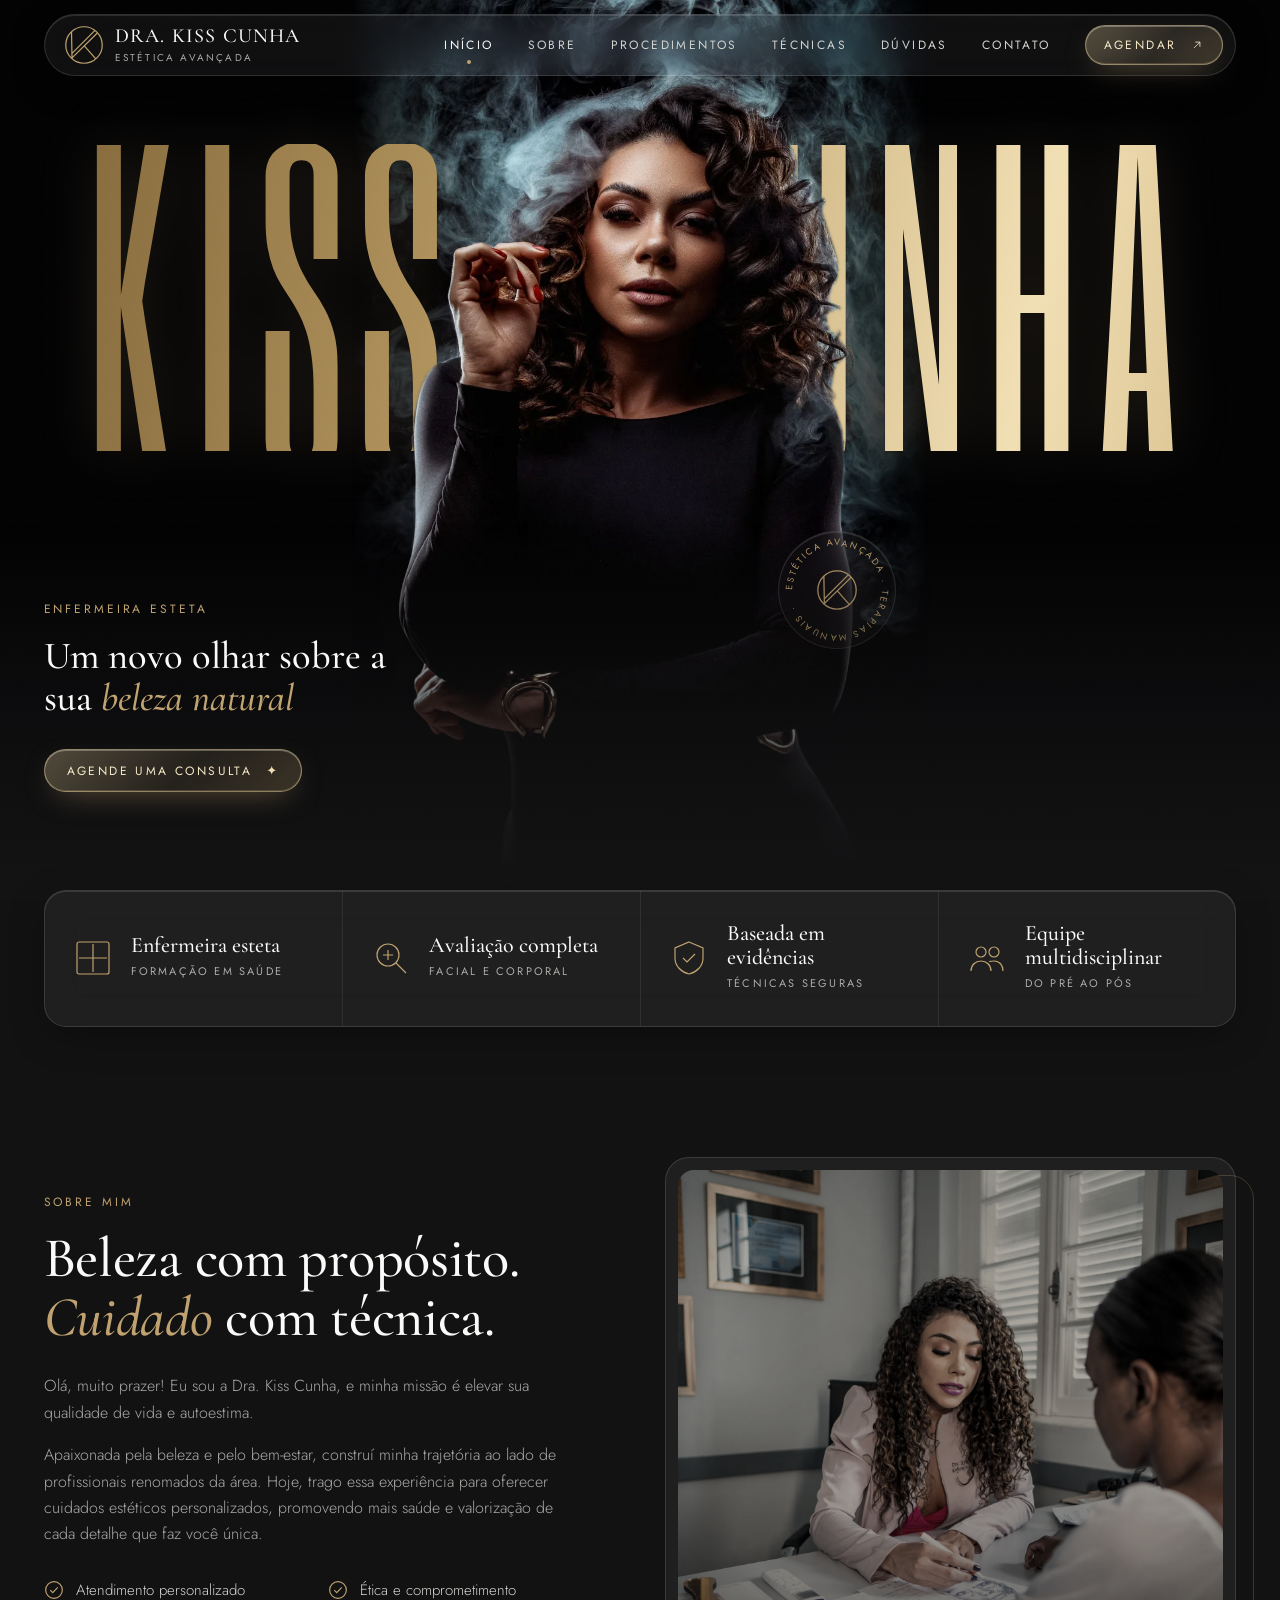
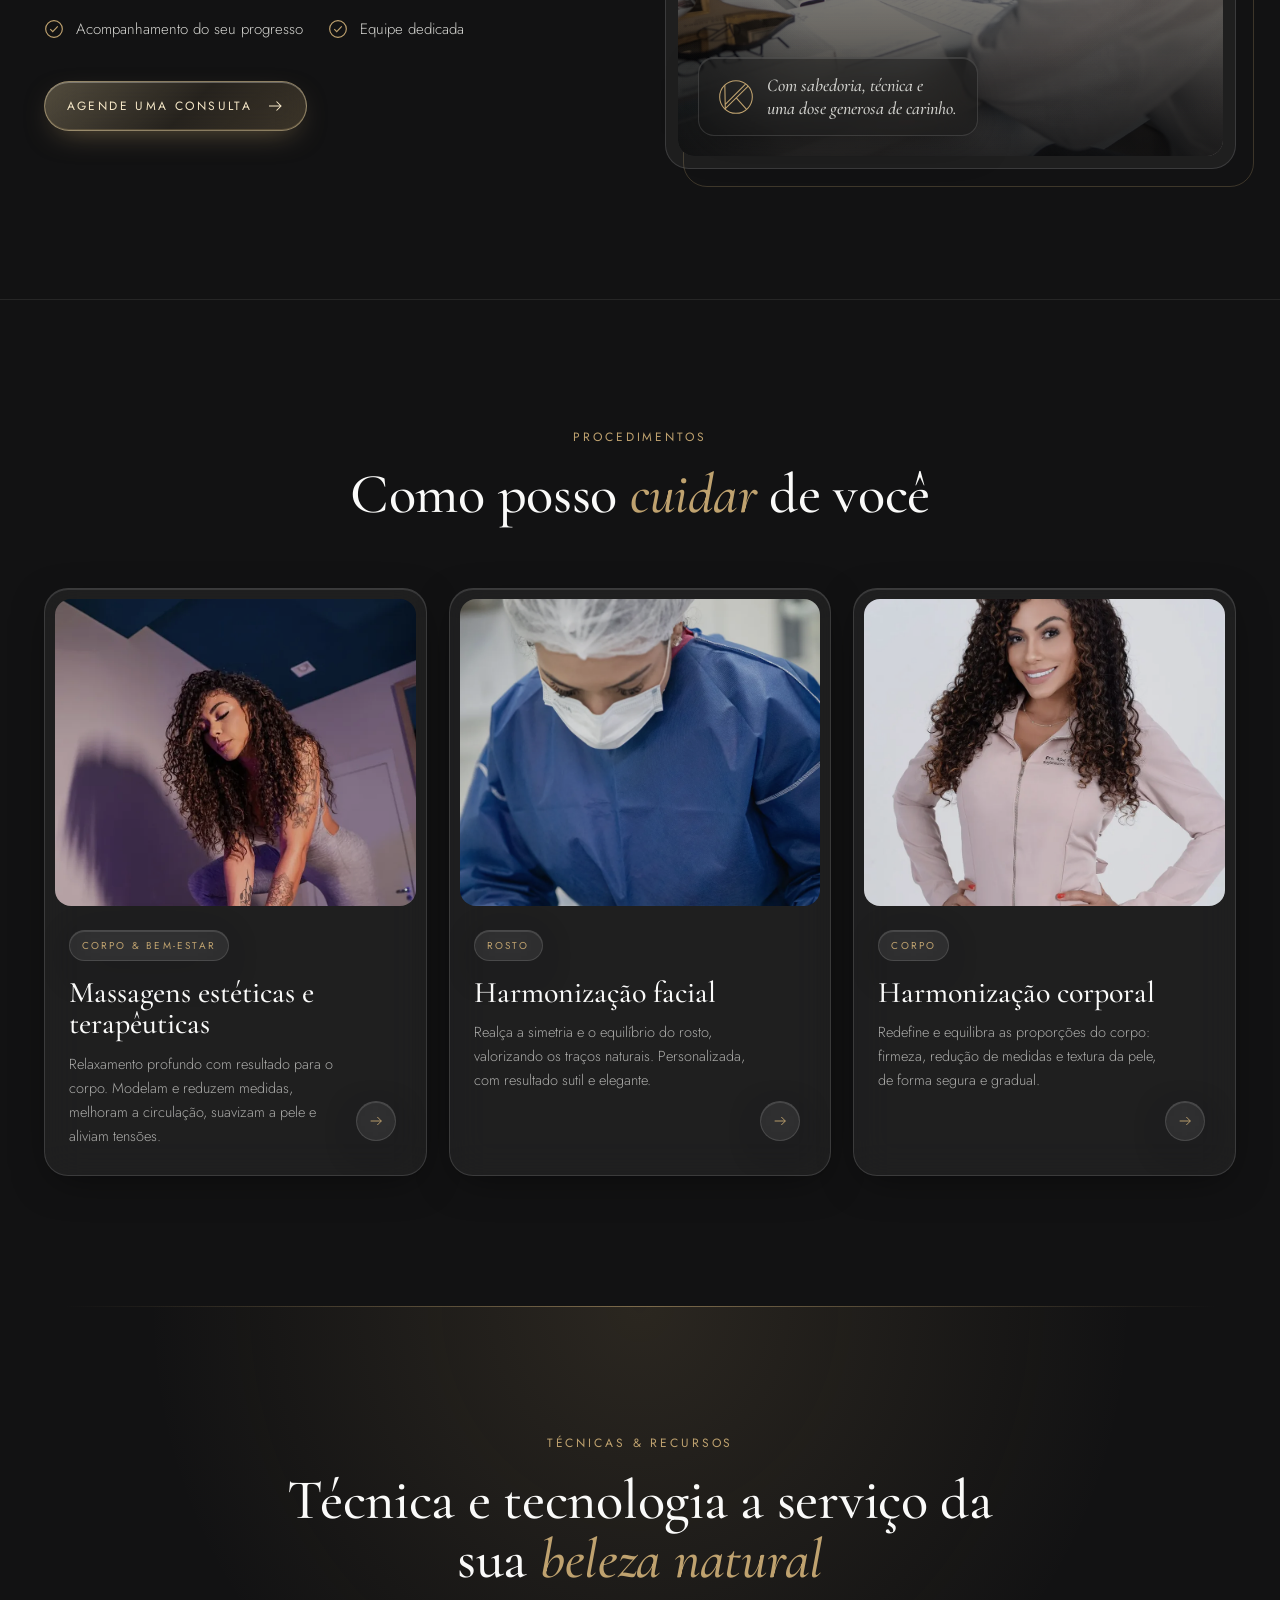
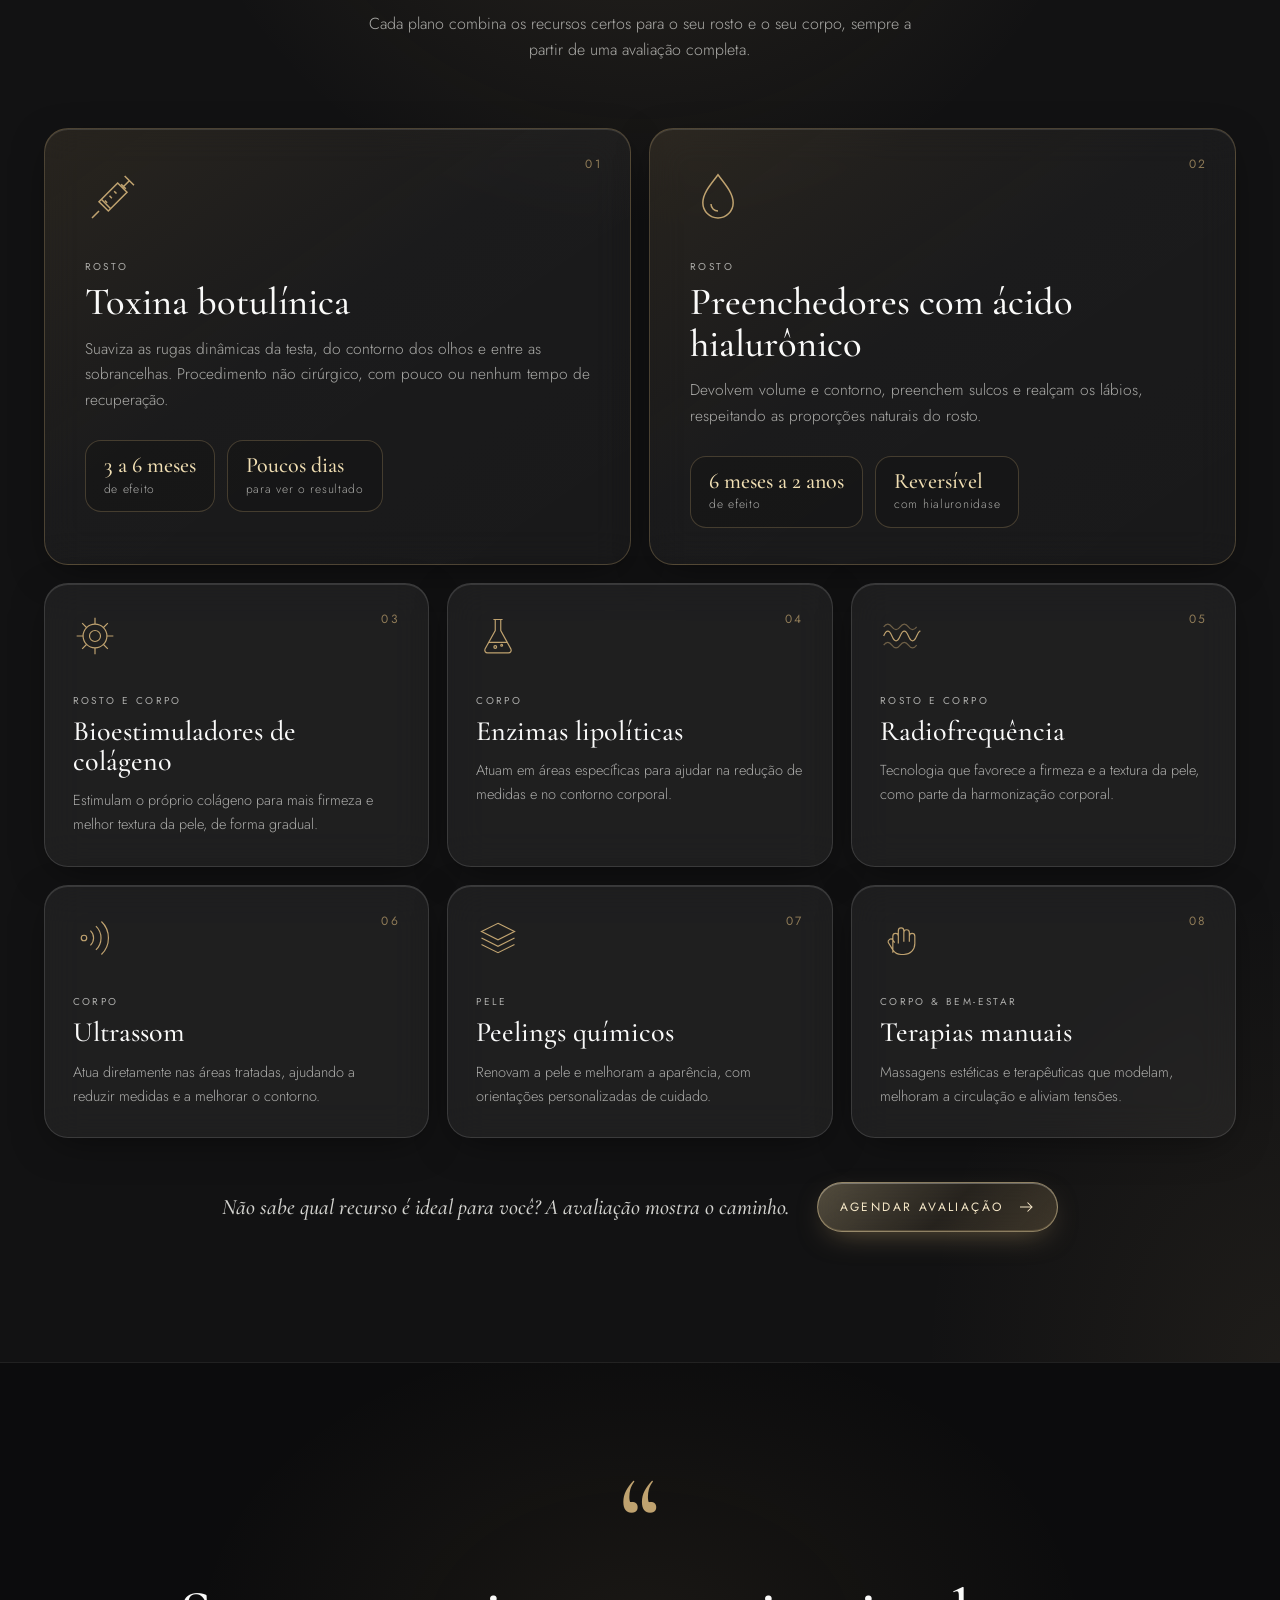
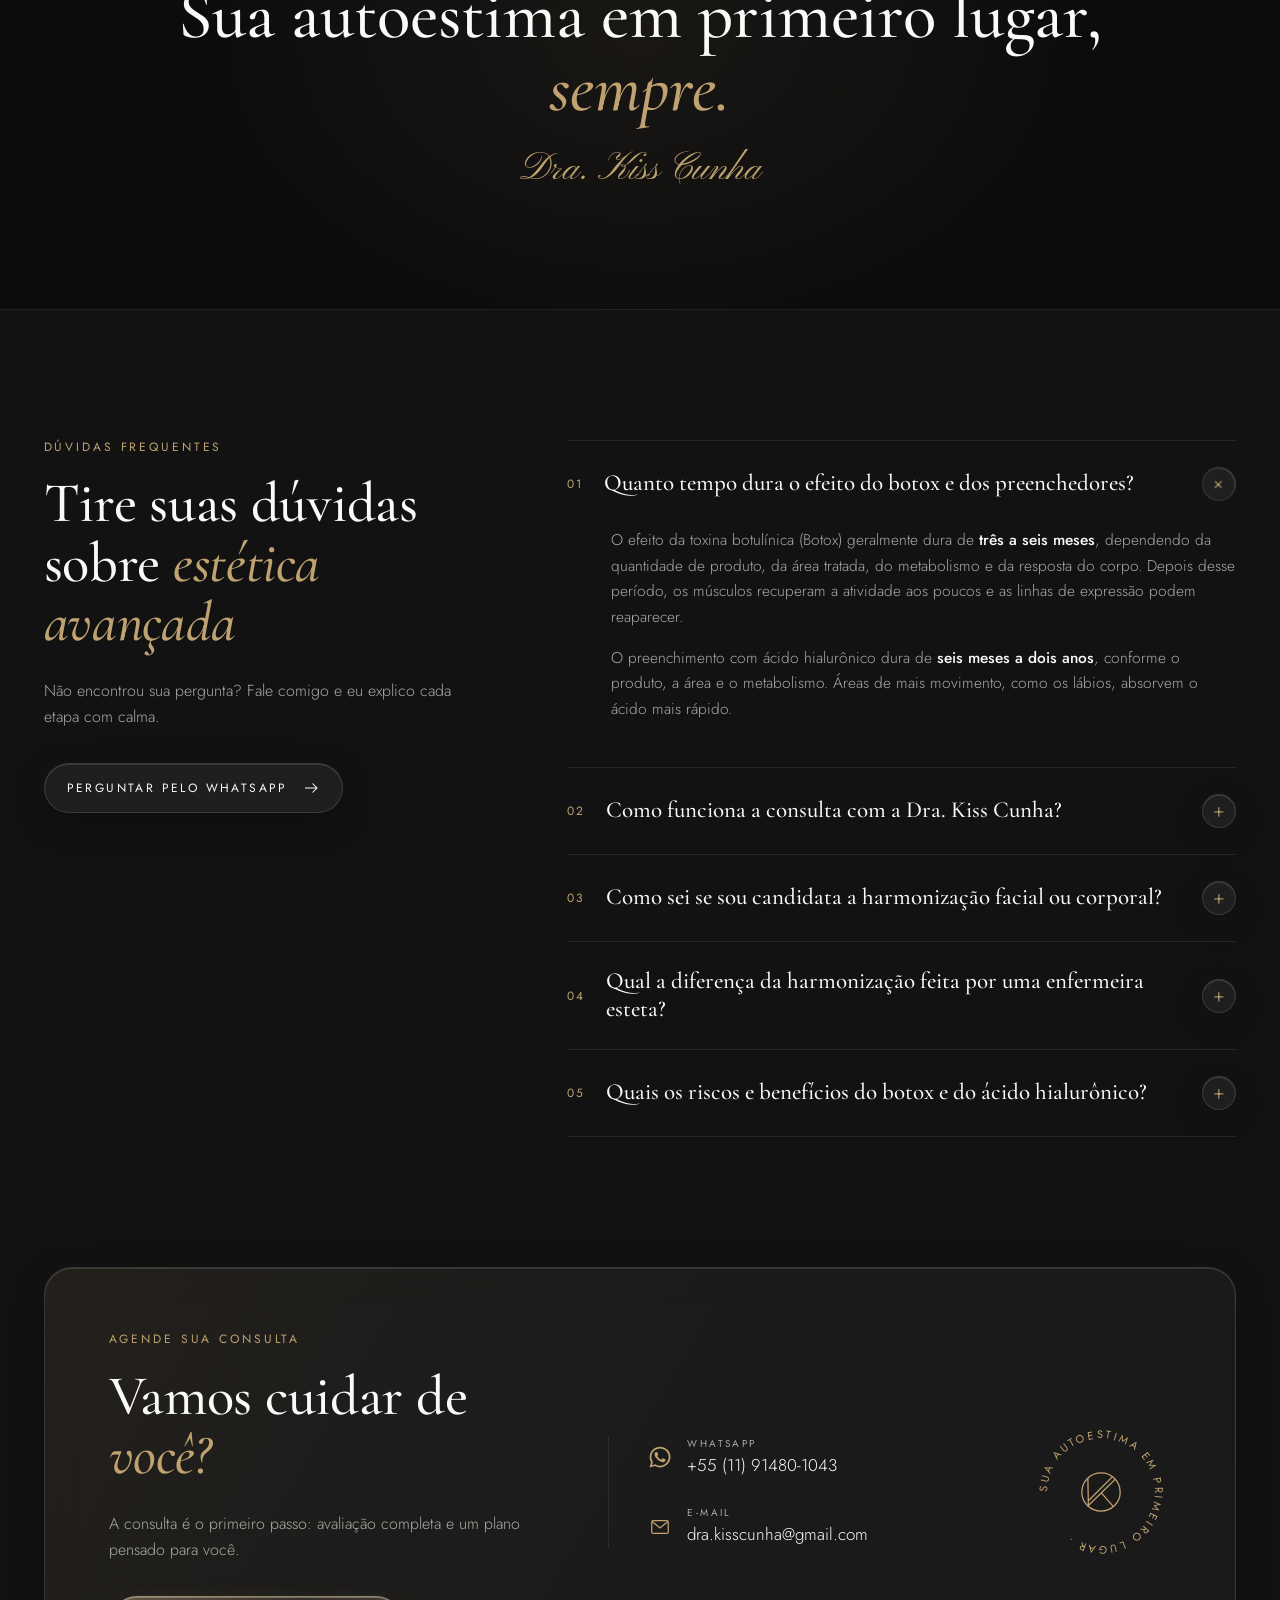
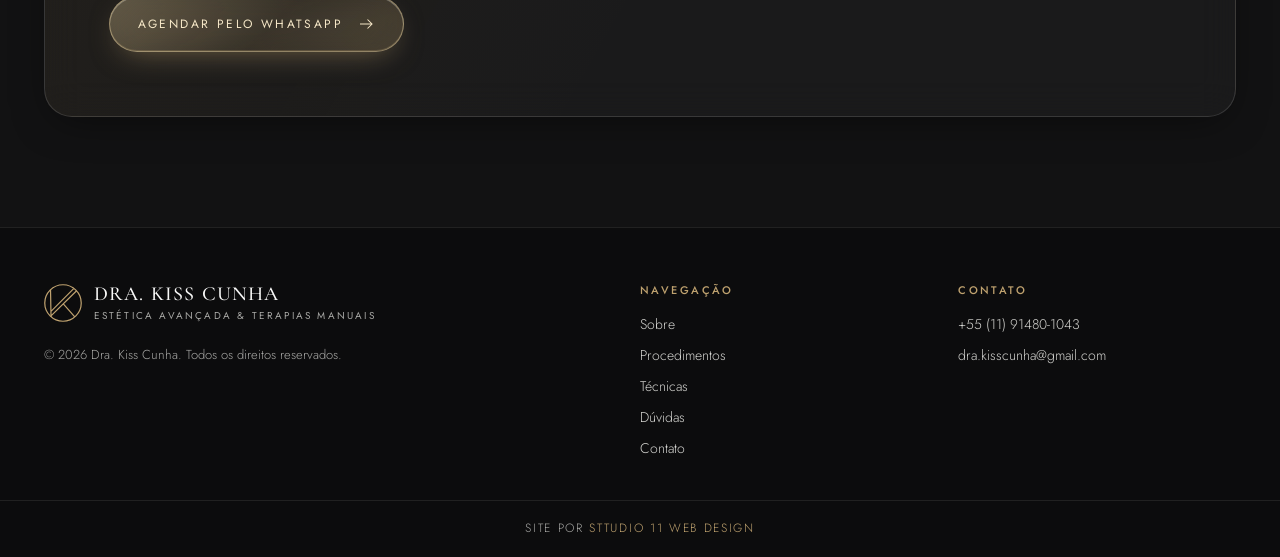
==== index.html @ fb759ecd "Seção própria de Técnicas & recursos em bento glass, com destaque para toxina e preenchedores Co-Aut" ====
<!doctype html>
<html lang="pt-BR">
<head>
  <meta charset="utf-8">
  <meta name="viewport" content="width=device-width, initial-scale=1">
  <title>Dra. Kiss Cunha | Estética Avançada e Terapias Manuais</title>
  <meta name="description" content="Dra. Kiss Cunha, enfermeira esteta. Harmonização facial e corporal, massagens estéticas e terapêuticas. Atendimento personalizado, ético e comprometido. Agende sua consulta.">
  <meta name="theme-color" content="#121213">
  <meta property="og:title" content="Dra. Kiss Cunha | Estética Avançada">
  <meta property="og:description" content="Harmonização facial e corporal, massagens estéticas e terapêuticas. Agende sua consulta.">
  <meta property="og:image" content="img/v2-fundo.webp">
  <link rel="icon" href="img/logo.svg" type="image/svg+xml">
  <link rel="preconnect" href="https://fonts.googleapis.com">
  <link rel="preconnect" href="https://fonts.gstatic.com" crossorigin>
  <link href="https://fonts.googleapis.com/css2?family=Cormorant+Garamond:ital,wght@0,400;0,500;0,600;1,500&family=Six+Caps&family=Jost:wght@300;400;500&family=Pinyon+Script&display=swap" rel="stylesheet">
  <link rel="preload" as="image" href="img/v2-recorte.webp">
  <link rel="stylesheet" href="css/site.css">
</head>
<body>

<svg width="0" height="0" style="position:absolute" aria-hidden="true">
  <symbol id="k" viewBox="0 0 375 375" fill="none" stroke="currentColor">
    <circle cx="187.5" cy="187.5" r="180" stroke-width="12"/>
    <path stroke-width="12" d="m64.366 57.382 4.993 267.695M293.082 45.348 69.31 269.856M321.614 67.19 69.313 314.754m121.293-118.767 113.242 129.098"/>
  </symbol>
  <symbol id="wa" viewBox="0 0 24 24"><path fill="currentColor" d="M17.47 14.38c-.3-.15-1.75-.86-2.02-.96-.27-.1-.47-.15-.67.15-.2.3-.77.96-.94 1.16-.17.2-.35.22-.64.07-.3-.15-1.25-.46-2.38-1.47-.88-.78-1.47-1.75-1.64-2.05-.17-.3-.02-.46.13-.6.13-.14.3-.35.44-.52.15-.18.2-.3.3-.5.1-.2.05-.37-.02-.52-.08-.15-.67-1.6-.92-2.2-.24-.58-.49-.5-.67-.5h-.57c-.2 0-.52.07-.8.37-.27.3-1.04 1.02-1.04 2.48 0 1.46 1.07 2.88 1.21 3.08.15.2 2.1 3.2 5.08 4.49.71.3 1.26.49 1.7.63.71.22 1.36.19 1.87.12.57-.09 1.75-.72 2-1.41.25-.7.25-1.29.17-1.41-.07-.13-.27-.2-.57-.35M12.05 21.5h-.01a9.4 9.4 0 0 1-4.8-1.32l-.34-.2-3.57.94.95-3.48-.22-.36A9.4 9.4 0 0 1 2.6 12.05C2.6 6.85 6.84 2.6 12.05 2.6c2.52 0 4.89.99 6.67 2.77a9.37 9.37 0 0 1 2.76 6.68c0 5.2-4.24 9.45-9.43 9.45m8.03-17.48A11.3 11.3 0 0 0 12.05.7C5.8.7.7 5.8.7 12.05c0 2 .52 3.95 1.52 5.67L.6 23.4l5.8-1.52a11.3 11.3 0 0 0 5.64 1.44h.01c6.25 0 11.35-5.1 11.35-11.35 0-3.03-1.18-5.88-3.32-8.03"/></symbol>
  <symbol id="seta" viewBox="0 0 24 24" fill="none" stroke="currentColor" stroke-width="1.4"><path d="M4 12h16m-6-6 6 6-6 6"/></symbol>
  <symbol id="diag" viewBox="0 0 24 24" fill="none" stroke="currentColor" stroke-width="1.4"><path d="M7 17 17 7M9 7h8v8"/></symbol>
  <symbol id="check" viewBox="0 0 24 24" fill="none" stroke="currentColor" stroke-width="1.4"><circle cx="12" cy="12" r="10"/><path d="m7.5 12.2 3 3 6-6.4"/></symbol>
</svg>

<header class="nav" id="nav">
  <div class="nav__in">
    <a href="#inicio" class="marca" aria-label="Dra. Kiss Cunha, início">
      <svg class="marca__k"><use href="#k"/></svg>
      <span class="marca__nome">Dra. Kiss Cunha<small>Estética avançada</small></span>
    </a>
    <nav class="menu" id="menu" aria-label="Principal">
      <a href="#inicio" class="ativo">Início</a>
      <a href="#sobre">Sobre</a>
      <a href="#procedimentos">Procedimentos</a>
      <a href="#tecnicas">Técnicas</a>
      <a href="#duvidas">Dúvidas</a>
      <a href="#contato">Contato</a>
      <a class="btn-linha btn-ouro nav__cta" href="#" data-wa>Agendar <svg><use href="#diag"/></svg></a>
    </nav>
    <button class="menu-btn" aria-label="Abrir menu" aria-expanded="false" aria-controls="menu"><span></span><span></span></button>
  </div>
</header>

<main>

  <!-- HERO -->
  <section class="hero" id="inicio">
    <div class="hero__fundo" aria-hidden="true"><img src="img/v2-fundo.webp" alt=""></div>
    <p class="hero__nome" aria-hidden="true"><span>Kiss</span><span>Cunha</span></p>
    <div class="hero__foto">
      <img src="img/v2-recorte.webp" width="1000" height="1500" alt="Dra. Kiss Cunha, de vestido preto, em retrato de estúdio">
      <div class="selo hero__selo" aria-hidden="true">
        <svg class="selo__txt" viewBox="0 0 120 120"><defs><path id="circ" d="M60 60m-46 0a46 46 0 1 1 92 0a46 46 0 1 1-92 0"/></defs>
          <text><textPath href="#circ">Estética avançada · Terapias manuais · </textPath></text></svg>
        <svg class="selo__k"><use href="#k"/></svg>
      </div>
    </div>

    <div class="hero__esq">
      <p class="kicker">Enfermeira esteta</p>
      <h1>Um novo olhar sobre a sua <em>beleza natural</em></h1>
      <a class="pill btn-ouro" href="#" data-wa>Agende uma consulta <span class="estrela" aria-hidden="true">✦</span></a>
    </div>


  </section>

  <!-- PILARES -->
  <section class="pilares" id="pilares" aria-label="Diferenciais">
    <ul class="pilares__lista">
      <li>
        <svg viewBox="0 0 40 40" fill="none" stroke="currentColor" stroke-width="1.2"><path d="M20 6v28M6 20h28"/><rect x="4" y="4" width="32" height="32" rx="2"/></svg>
        <div><strong>Enfermeira esteta</strong><span>Formação em saúde</span></div>
      </li>
      <li>
        <svg viewBox="0 0 40 40" fill="none" stroke="currentColor" stroke-width="1.2"><circle cx="17" cy="17" r="11"/><path d="m25 25 10 10M12 17h10M17 12v10"/></svg>
        <div><strong>Avaliação completa</strong><span>Facial e corporal</span></div>
      </li>
      <li>
        <svg viewBox="0 0 40 40" fill="none" stroke="currentColor" stroke-width="1.2"><path d="M20 4 34 10v10c0 8-6 14-14 16C12 34 6 28 6 20V10z"/><path d="m14 20 4 4 8-8"/></svg>
        <div><strong>Baseada em evidências</strong><span>Técnicas seguras</span></div>
      </li>
      <li>
        <svg viewBox="0 0 40 40" fill="none" stroke="currentColor" stroke-width="1.2"><circle cx="14" cy="14" r="5"/><circle cx="27" cy="14" r="5"/><path d="M4 33c0-6 4.5-10 10-10s10 4 10 10M22 23.5c1.5-.3 3-.5 5-.5 5.5 0 9 4 9 10"/></svg>
        <div><strong>Equipe multidisciplinar</strong><span>Do pré ao pós</span></div>
      </li>
    </ul>
  </section>

  <!-- SOBRE -->
  <section class="secao sobre" id="sobre">
    <div class="sobre__txt">
      <p class="kicker">Sobre mim</p>
      <h2>Beleza com propósito.<br><em>Cuidado</em> com técnica.</h2>
      <p>Olá, muito prazer! Eu sou a Dra. Kiss Cunha, e minha missão é elevar sua qualidade de vida e autoestima.</p>
      <p>Apaixonada pela beleza e pelo bem-estar, construí minha trajetória ao lado de profissionais renomados da área. Hoje, trago essa experiência para oferecer cuidados estéticos personalizados, promovendo mais saúde e valorização de cada detalhe que faz você única.</p>
      <ul class="checks">
        <li><svg><use href="#check"/></svg>Atendimento personalizado</li>
        <li><svg><use href="#check"/></svg>Ética e comprometimento</li>
        <li><svg><use href="#check"/></svg>Acompanhamento do seu progresso</li>
        <li><svg><use href="#check"/></svg>Equipe dedicada</li>
      </ul>
      <a class="btn-linha btn-ouro" href="#" data-wa>Agende uma consulta <svg><use href="#seta"/></svg></a>
    </div>
    <figure class="moldura sobre__foto">
      <img src="img/consulta.webp" loading="lazy" width="1620" height="2048" alt="Dra. Kiss Cunha em consulta com uma paciente">
      <figcaption>
        <svg><use href="#k"/></svg>
        <span>Com sabedoria, técnica e<br>uma dose generosa de carinho.</span>
      </figcaption>
    </figure>
  </section>

  <!-- PROCEDIMENTOS -->
  <section class="secao procs" id="procedimentos">
    <header class="cab">
      <p class="kicker">Procedimentos</p>
      <h2>Como posso <em>cuidar</em> de você</h2>
    </header>

    <div class="procs__grade">
      <article class="card">
        <img src="img/massagem.webp" loading="lazy" width="683" height="1024" alt="Dra. Kiss Cunha aplicando massagem terapêutica">
        <div class="card__txt">
          <span class="tag">Corpo &amp; bem-estar</span>
          <h3>Massagens estéticas e terapêuticas</h3>
          <p>Relaxamento profundo com resultado para o corpo. Modelam e reduzem medidas, melhoram a circulação, suavizam a pele e aliviam tensões.</p>
          <a href="#" data-wa class="card__link" aria-label="Agendar massagens"><svg><use href="#seta"/></svg></a>
        </div>
      </article>
      <article class="card">
        <img src="img/facial.webp" loading="lazy" width="900" height="1350" alt="Procedimento de harmonização facial">
        <div class="card__txt">
          <span class="tag">Rosto</span>
          <h3>Harmonização facial</h3>
          <p>Realça a simetria e o equilíbrio do rosto, valorizando os traços naturais. Personalizada, com resultado sutil e elegante.</p>
          <a href="#" data-wa class="card__link" aria-label="Agendar harmonização facial"><svg><use href="#seta"/></svg></a>
        </div>
      </article>
      <article class="card">
        <img src="img/corporal.webp" loading="lazy" width="900" height="1348" alt="Dra. Kiss Cunha de jaleco">
        <div class="card__txt">
          <span class="tag">Corpo</span>
          <h3>Harmonização corporal</h3>
          <p>Redefine e equilibra as proporções do corpo: firmeza, redução de medidas e textura da pele, de forma segura e gradual.</p>
          <a href="#" data-wa class="card__link" aria-label="Agendar harmonização corporal"><svg><use href="#seta"/></svg></a>
        </div>
      </article>
    </div>
  </section>

  <!-- TÉCNICAS & RECURSOS -->
  <section class="recursos" id="tecnicas">
    <div class="recursos__in">
      <header class="cab">
        <p class="kicker">Técnicas &amp; recursos</p>
        <h2>Técnica e tecnologia a serviço da sua <em>beleza natural</em></h2>
        <p class="cab__sub">Cada plano combina os recursos certos para o seu rosto e o seu corpo, sempre a partir de uma avaliação completa.</p>
      </header>

      <div class="bento">
        <article class="rec rec--destaque">
          <span class="rec__n">01</span>
          <svg class="rec__ico" viewBox="0 0 48 48" fill="none" stroke="currentColor" stroke-width="1.3"><path d="M34 6l8 8M38 10l-6 6M31 13l4 4M12 36l-6 6M14 26l8 8M28 12 12 28l8 8 16-16z"/><path d="m17 27 2 2m2-6 2 2m2-6 2 2"/></svg>
          <p class="rec__area">Rosto</p>
          <h3>Toxina botulínica</h3>
          <p>Suaviza as rugas dinâmicas da testa, do contorno dos olhos e entre as sobrancelhas. Procedimento não cirúrgico, com pouco ou nenhum tempo de recuperação.</p>
          <ul class="rec__fatos"><li><strong>3 a 6 meses</strong>de efeito</li><li><strong>Poucos dias</strong>para ver o resultado</li></ul>
        </article>

        <article class="rec rec--destaque">
          <span class="rec__n">02</span>
          <svg class="rec__ico" viewBox="0 0 48 48" fill="none" stroke="currentColor" stroke-width="1.3"><path d="M24 5c7 9 13 16 13 24a13 13 0 0 1-26 0c0-8 6-15 13-24z"/><path d="M18 30a6 6 0 0 0 6 6"/></svg>
          <p class="rec__area">Rosto</p>
          <h3>Preenchedores com ácido hialurônico</h3>
          <p>Devolvem volume e contorno, preenchem sulcos e realçam os lábios, respeitando as proporções naturais do rosto.</p>
          <ul class="rec__fatos"><li><strong>6 meses a 2 anos</strong>de efeito</li><li><strong>Reversível</strong>com hialuronidase</li></ul>
        </article>

        <article class="rec">
          <span class="rec__n">03</span>
          <svg class="rec__ico" viewBox="0 0 48 48" fill="none" stroke="currentColor" stroke-width="1.3"><circle cx="24" cy="24" r="6"/><circle cx="24" cy="24" r="13"/><path d="M24 4v7m0 26v7M4 24h7m26 0h7M10 10l5 5m18 18 5 5m0-28-5 5M15 33l-5 5"/></svg>
          <p class="rec__area">Rosto e corpo</p>
          <h3>Bioestimuladores de colágeno</h3>
          <p>Estimulam o próprio colágeno para mais firmeza e melhor textura da pele, de forma gradual.</p>
        </article>

        <article class="rec">
          <span class="rec__n">04</span>
          <svg class="rec__ico" viewBox="0 0 48 48" fill="none" stroke="currentColor" stroke-width="1.3"><path d="M19 6h10M21 6v12L10 38a3 3 0 0 0 2.6 4.5h22.8A3 3 0 0 0 38 38L27 18V6"/><path d="M14 31h20"/><circle cx="21" cy="36" r="1.5"/><circle cx="28" cy="34" r="1"/></svg>
          <p class="rec__area">Corpo</p>
          <h3>Enzimas lipolíticas</h3>
          <p>Atuam em áreas específicas para ajudar na redução de medidas e no contorno corporal.</p>
        </article>

        <article class="rec">
          <span class="rec__n">05</span>
          <svg class="rec__ico" viewBox="0 0 48 48" fill="none" stroke="currentColor" stroke-width="1.3"><path d="M4 24c3-7 6-7 9 0s6 7 9 0 6-7 9 0 6 7 9 0 4-5 4-5"/><path d="M4 34c3-4 6-4 9 0s6 4 9 0 6-4 9 0 6 4 9 0" opacity=".5"/><path d="M4 14c3-4 6-4 9 0s6 4 9 0 6-4 9 0 6 4 9 0" opacity=".5"/></svg>
          <p class="rec__area">Rosto e corpo</p>
          <h3>Radiofrequência</h3>
          <p>Tecnologia que favorece a firmeza e a textura da pele, como parte da harmonização corporal.</p>
        </article>

        <article class="rec">
          <span class="rec__n">06</span>
          <svg class="rec__ico" viewBox="0 0 48 48" fill="none" stroke="currentColor" stroke-width="1.3"><circle cx="12" cy="24" r="3"/><path d="M19 16a11 11 0 0 1 0 16M25 11a18 18 0 0 1 0 26M31 6a25 25 0 0 1 0 36"/></svg>
          <p class="rec__area">Corpo</p>
          <h3>Ultrassom</h3>
          <p>Atua diretamente nas áreas tratadas, ajudando a reduzir medidas e a melhorar o contorno.</p>
        </article>

        <article class="rec">
          <span class="rec__n">07</span>
          <svg class="rec__ico" viewBox="0 0 48 48" fill="none" stroke="currentColor" stroke-width="1.3"><path d="m24 8 18 9-18 9-18-9z"/><path d="m6 24 18 9 18-9M6 31l18 9 18-9"/></svg>
          <p class="rec__area">Pele</p>
          <h3>Peelings químicos</h3>
          <p>Renovam a pele e melhoram a aparência, com orientações personalizadas de cuidado.</p>
        </article>

        <article class="rec">
          <span class="rec__n">08</span>
          <svg class="rec__ico" viewBox="0 0 48 48" fill="none" stroke="currentColor" stroke-width="1.3"><path d="M14 40V22a3 3 0 0 1 6 0v8M20 24v-8a3 3 0 0 1 6 0v12m0-10a3 3 0 0 1 6 0v10m0-6a3 3 0 0 1 6 0v8c0 7-5 12-12 12h-3c-4 0-7-2-9-5l-5-8a3 3 0 0 1 5-3l2 3"/></svg>
          <p class="rec__area">Corpo &amp; bem-estar</p>
          <h3>Terapias manuais</h3>
          <p>Massagens estéticas e terapêuticas que modelam, melhoram a circulação e aliviam tensões.</p>
        </article>
      </div>

      <div class="recursos__cta">
        <p>Não sabe qual recurso é ideal para você? A avaliação mostra o caminho.</p>
        <a class="btn-linha btn-ouro" href="#" data-wa>Agendar avaliação <svg><use href="#seta"/></svg></a>
      </div>
    </div>
  </section>

  <!-- FRASE -->
  <section class="frase" aria-label="Frase">
    <span class="frase__aspas" aria-hidden="true">“</span>
    <p>Sua autoestima em primeiro lugar, <em>sempre.</em></p>
    <p class="assinatura">Dra. Kiss Cunha</p>
  </section>

  <!-- DÚVIDAS -->
  <section class="secao duvidas" id="duvidas">
    <div class="duvidas__cab">
      <p class="kicker">Dúvidas frequentes</p>
      <h2>Tire suas dúvidas sobre <em>estética avançada</em></h2>
      <p>Não encontrou sua pergunta? Fale comigo e eu explico cada etapa com calma.</p>
      <a class="btn-linha" href="#" data-wa>Perguntar pelo WhatsApp <svg><use href="#seta"/></svg></a>
    </div>

    <div class="faq">
      <details open>
        <summary><span class="faq__n">01</span>Quanto tempo dura o efeito do botox e dos preenchedores?</summary>
        <div class="faq__r">
          <p>O efeito da toxina botulínica (Botox) geralmente dura de <b>três a seis meses</b>, dependendo da quantidade de produto, da área tratada, do metabolismo e da resposta do corpo. Depois desse período, os músculos recuperam a atividade aos poucos e as linhas de expressão podem reaparecer.</p>
          <p>O preenchimento com ácido hialurônico dura de <b>seis meses a dois anos</b>, conforme o produto, a área e o metabolismo. Áreas de mais movimento, como os lábios, absorvem o ácido mais rápido.</p>
        </div>
      </details>
      <details>
        <summary><span class="faq__n">02</span>Como funciona a consulta com a Dra. Kiss Cunha?</summary>
        <div class="faq__r">
          <p>Uma consulta individualizada e humanizada, de acordo com as suas necessidades:</p>
          <ul>
            <li>Anamnese minuciosa;</li>
            <li>Avaliação física facial e corporal baseada em evidências científicas;</li>
            <li>Orientações sobre a equipe que cuidará do caso;</li>
            <li>Informações sobre o pós-procedimento e os cuidados individuais, com apoio da equipe multidisciplinar.</li>
          </ul>
        </div>
      </details>
      <details>
        <summary><span class="faq__n">03</span>Como sei se sou candidata a harmonização facial ou corporal?</summary>
        <div class="faq__r">
          <ol>
            <li><b>Saúde geral:</b> se você está saudável e não tem condições que aumentem os riscos do procedimento, pode ser uma candidata adequada.</li>
            <li><b>Expectativas realistas:</b> a harmonização melhora a aparência, mas não transforma tudo nem resolve todas as questões estéticas.</li>
            <li><b>Avaliação profissional:</b> uma especialista avalia sua estrutura facial ou corporal, conversa sobre seus objetivos e indica o melhor caminho.</li>
            <li><b>Cuidados pós-procedimento:</b> seguir as orientações é essencial para a recuperação e para o resultado.</li>
          </ol>
        </div>
      </details>
      <details>
        <summary><span class="faq__n">04</span>Qual a diferença da harmonização feita por uma enfermeira esteta?</summary>
        <div class="faq__r">
          <p>A enfermagem tem papel central na promoção e manutenção da saúde. Na estética, a enfermeira realiza procedimentos avançados, como preenchimentos, toxina botulínica e peelings químicos, e cuida da pele com orientações personalizadas, avaliação das suas necessidades e garantia de práticas seguras durante todo o procedimento.</p>
          <p>A combinação de formação em enfermagem e conhecimento estético faz da enfermeira esteta uma profissional completa nesse campo.</p>
        </div>
      </details>
      <details>
        <summary><span class="faq__n">05</span>Quais os riscos e benefícios do botox e do ácido hialurônico?</summary>
        <div class="faq__r faq__r--duas">
          <div>
            <h4>Toxina botulínica</h4>
            <p class="rotulo">Benefícios</p>
            <ul>
              <li>Reduz rugas dinâmicas: testa, ao redor dos olhos e entre as sobrancelhas.</li>
              <li>Resultado visível em poucos dias.</li>
              <li>Não cirúrgico, com pouco ou nenhum tempo de recuperação.</li>
            </ul>
            <p class="rotulo">Riscos</p>
            <ul>
              <li>Reação alérgica (rara).</li>
              <li>Dor, inchaço, hematoma ou sensibilidade temporários no local.</li>
              <li>Aparência artificial se mal aplicado.</li>
              <li>Em casos raros, fraqueza muscular temporária em áreas vizinhas.</li>
            </ul>
          </div>
          <div>
            <h4>Ácido hialurônico</h4>
            <p class="rotulo">Benefícios</p>
            <ul>
              <li>Volume e contorno: preenche rugas e sulcos e pode aumentar os lábios.</li>
              <li>Resultado imediato.</li>
              <li>Reversível: pode ser dissolvido com hialuronidase, se necessário.</li>
            </ul>
            <p class="rotulo">Riscos</p>
            <ul>
              <li>Reação alérgica (rara).</li>
              <li>Assimetria ou irregularidade quando aplicado por profissional inexperiente.</li>
              <li>Inchaço e hematomas temporários.</li>
              <li>Infecção (rara).</li>
            </ul>
          </div>
          <p class="faq__nota">Converse sobre todos os riscos e benefícios com uma profissional qualificada antes de decidir por qualquer tratamento.</p>
        </div>
      </details>
    </div>
  </section>

  <!-- CONTATO -->
  <section class="contato" id="contato">
    <div class="contato__in">
      <div class="contato__txt">
        <p class="kicker">Agende sua consulta</p>
        <h2>Vamos cuidar de <em>você?</em></h2>
        <p>A consulta é o primeiro passo: avaliação completa e um plano pensado para você.</p>
        <a class="btn-linha btn-ouro btn-grande" href="#" data-wa>Agendar pelo WhatsApp <svg><use href="#seta"/></svg></a>
      </div>
      <ul class="contato__lista">
        <li>
          <svg><use href="#wa"/></svg>
          <div><span>WhatsApp</span><a href="#" data-wa>+55 (11) 91480-1043</a></div>
        </li>
        <li>
          <svg viewBox="0 0 24 24" fill="none" stroke="currentColor" stroke-width="1.4"><rect x="3" y="5" width="18" height="14" rx="1.5"/><path d="m3.5 6 8.5 7 8.5-7"/></svg>
          <div><span>E-mail</span><a href="mailto:dra.kisscunha@gmail.com">dra.kisscunha@gmail.com</a></div>
        </li>
      </ul>
      <div class="selo contato__selo" aria-hidden="true">
        <svg class="selo__txt" viewBox="0 0 120 120"><text><textPath href="#circ">Sua autoestima em primeiro lugar · </textPath></text></svg>
        <svg class="selo__k"><use href="#k"/></svg>
      </div>
    </div>
  </section>

</main>

<footer class="rodape">
  <div class="rodape__in">
    <div class="rodape__marca">
      <a href="#inicio" class="marca">
        <svg class="marca__k"><use href="#k"/></svg>
        <span class="marca__nome">Dra. Kiss Cunha<small>Estética avançada &amp; terapias manuais</small></span>
      </a>
      <p>© <span id="ano">2026</span> Dra. Kiss Cunha. Todos os direitos reservados.</p>
    </div>
    <nav class="rodape__col" aria-label="Rodapé">
      <p class="rotulo">Navegação</p>
      <a href="#sobre">Sobre</a><a href="#procedimentos">Procedimentos</a><a href="#tecnicas">Técnicas</a><a href="#duvidas">Dúvidas</a><a href="#contato">Contato</a>
    </nav>
    <div class="rodape__col">
      <p class="rotulo">Contato</p>
      <a href="#" data-wa>+55 (11) 91480-1043</a><a href="mailto:dra.kisscunha@gmail.com">dra.kisscunha@gmail.com</a>
    </div>
  </div>
  <p class="rodape__cred">Site por <a href="mailto:sttudioonze@gmail.com">Sttudio 11 Web Design</a></p>
</footer>

<a class="wa-flutua oculto" href="#" data-wa aria-label="Agendar pelo WhatsApp"><svg><use href="#wa"/></svg></a>

<script src="js/site.js"></script>
</body>
</html>
---- css/site.css ----
:root{
  --preto:#121213;
  --preto-2:#0C0C0D;
  --carvao:#2F2F2E;
  --ouro:#BFA26F;
  --cinza:#D3D3CF;
  --off:#FAFAF9;
  --txt:rgba(211,211,207,.78);
  --linha:rgba(191,162,111,.22);
  --linha-2:rgba(211,211,207,.1);
  --display:"Cormorant Garamond",Didot,"Times New Roman",serif;
  --corpo:"Jost",system-ui,sans-serif;
  --script:"Pinyon Script",cursive;
  --gut:clamp(16px,3.4vw,56px);
  --max:1240px;
  --glass:rgba(255,255,255,.055);
  --glass-2:rgba(255,255,255,.09);
  --glass-borda:rgba(255,255,255,.13);
  --glass-brilho:inset 0 1px 0 rgba(255,255,255,.12),0 10px 40px -12px rgba(0,0,0,.55);
  --blur:blur(18px) saturate(150%);
}
*,*::before,*::after{box-sizing:border-box}
html{scroll-behavior:smooth;scroll-padding-top:80px}
html,body{margin:0}
body{overflow-x:clip}
body{background:
  radial-gradient(40% 32% at 88% 30%,rgba(191,162,111,.09),transparent 70%),
  radial-gradient(38% 30% at 6% 62%,rgba(126,165,177,.07),transparent 70%),
  radial-gradient(40% 30% at 70% 92%,rgba(191,162,111,.06),transparent 70%),
  var(--preto) fixed;background-attachment:fixed;color:var(--off);font:300 16px/1.65 var(--corpo);-webkit-font-smoothing:antialiased}
img{display:block;max-width:100%;height:auto}
a{color:inherit;text-decoration:none}
p{margin:0 0 1em}
b{font-weight:500;color:var(--off)}
h1,h2,h3,h4{margin:0;font-weight:500}
h2{font:500 clamp(38px,4.4vw,62px)/1.05 var(--display);letter-spacing:-.005em;color:var(--off);margin-bottom:26px}
h1 em,h2 em,.frase em{font-style:italic;color:var(--ouro)}
:focus-visible{outline:1px solid var(--ouro);outline-offset:4px}

.kicker{font:400 12px/1.2 var(--corpo);letter-spacing:.24em;text-transform:uppercase;color:var(--ouro);margin-bottom:20px}
.rotulo{font:500 11px/1.2 var(--corpo);letter-spacing:.22em;text-transform:uppercase;color:var(--ouro);margin:18px 0 8px}

/* botões */
.btn-linha,.btn-cheio,.pill{display:inline-flex;align-items:center;gap:14px;font:400 12px/1 var(--corpo);letter-spacing:.2em;text-transform:uppercase;
  transition:background .25s,color .25s,border-color .25s}
.btn-linha{padding:15px 22px;border:1px solid var(--linha);color:var(--off)}
.btn-linha:hover{border-color:var(--ouro);background:rgba(191,162,111,.08)}
.btn-cheio{padding:17px 26px;background:var(--ouro);color:var(--preto);font-weight:500}
.btn-cheio:hover{background:#D2B98A}
.btn-linha svg,.btn-cheio svg{width:18px;height:18px}
.pill{padding:14px 22px;border:1px solid rgba(191,162,111,.55);border-radius:999px;color:var(--off)}
.pill:hover{background:var(--ouro);color:var(--preto);border-color:var(--ouro)}
.estrela{font-size:13px;color:var(--ouro)}
.pill:hover .estrela{color:var(--preto)}
.assinatura{font:400 clamp(34px,3vw,46px)/1 var(--script);color:var(--ouro);margin:26px 0 0}

/* ---------- NAV ---------- */
.nav{position:fixed;top:0;left:0;right:0;z-index:40;transition:background .3s,border-color .3s,backdrop-filter .3s;border-bottom:1px solid transparent}
.nav.rolou{background:rgba(18,18,19,.86);backdrop-filter:blur(12px);-webkit-backdrop-filter:blur(12px);border-color:var(--linha-2)}
.nav__in{max-width:calc(var(--max) + 2*var(--gut));margin:auto;padding:16px var(--gut);display:flex;align-items:center;justify-content:space-between;gap:24px}
.marca{display:flex;align-items:center;gap:12px;color:var(--ouro)}
.marca__k{width:38px;height:38px;flex:none}
.marca__nome{font:500 20px/1 var(--display);letter-spacing:.06em;text-transform:uppercase;color:var(--off)}
.marca__nome small{display:block;font:400 10px/1.3 var(--corpo);letter-spacing:.22em;color:var(--txt);margin-top:5px}
.menu{display:flex;align-items:center;gap:34px}
.menu a:not(.btn-linha){position:relative;font:400 12px var(--corpo);letter-spacing:.2em;text-transform:uppercase;color:var(--cinza);transition:color .2s}
.menu a:not(.btn-linha):hover,.menu a.ativo{color:var(--off)}
.menu a.ativo::after{content:"";position:absolute;left:50%;bottom:-10px;width:4px;height:4px;border-radius:50%;background:var(--ouro);transform:translateX(-50%)}
.nav__cta{padding:12px 18px}
.nav__cta svg{width:14px;height:14px}
.menu-btn{display:none;background:none;border:0;width:44px;height:44px;padding:12px 9px;cursor:pointer}
.menu-btn span{display:block;height:1px;background:var(--off);margin:7px 0;transition:transform .25s}

/* ---------- HERO ---------- */
.hero{position:relative;height:100vh;height:100svh;min-height:720px;max-height:1100px;overflow:hidden;isolation:isolate;
  background:#020203}
.hero::before{content:"";position:absolute;inset:0;z-index:5;pointer-events:none;opacity:.07;mix-blend-mode:overlay;
  background-image:url("data:image/svg+xml,%3Csvg xmlns='http://www.w3.org/2000/svg' width='160' height='160'%3E%3Cfilter id='n'%3E%3CfeTurbulence type='fractalNoise' baseFrequency='.9' numOctaves='2' stitchTiles='stitch'/%3E%3C/filter%3E%3Crect width='100%25' height='100%25' filter='url(%23n)'/%3E%3C/svg%3E")}
.hero::after{content:"";position:absolute;inset:auto 0 0;height:42%;z-index:3;pointer-events:none;
  background:linear-gradient(to top,var(--preto) 4%,rgba(18,18,19,.75) 38%,transparent)}
.hero__fundo,.hero__foto{position:absolute;bottom:0;left:50%;height:100%;aspect-ratio:2/3;transform:translateX(-50%)}
.hero__fundo img,.hero__foto img{width:100%;height:100%;object-fit:cover}
.hero__fundo{z-index:0;
  -webkit-mask-image:linear-gradient(90deg,transparent 2%,rgba(0,0,0,.55) 18%,#000 34%,#000 66%,rgba(0,0,0,.55) 82%,transparent 98%);
          mask-image:linear-gradient(90deg,transparent 2%,rgba(0,0,0,.55) 18%,#000 34%,#000 66%,rgba(0,0,0,.55) 82%,transparent 98%)}
.hero__foto{z-index:2}
.hero__nome{position:absolute;z-index:1;left:0;right:0;top:clamp(116px,16vh,180px);margin:0;display:flex;justify-content:center;gap:.5em;
  font:400 clamp(160px,30vw,640px)/.8 "Six Caps",var(--display);letter-spacing:.04em;text-transform:uppercase;white-space:nowrap;
  color:var(--ouro);
  background:linear-gradient(100deg,#7d6236 0%,#b99a63 18%,#f1dfb3 34%,#c8ab74 46%,#8e7143 62%,#d8bd87 80%,#9a7d49 100%);
  background-size:240% 100%;background-position:0% 0;-webkit-background-clip:text;background-clip:text;-webkit-text-fill-color:transparent;
  filter:drop-shadow(0 0 28px rgba(191,162,111,.16)) drop-shadow(0 2px 1px rgba(0,0,0,.35))}
.hero__esq{position:absolute;z-index:4;left:var(--gut);bottom:clamp(56px,12vh,130px);max-width:min(380px,28vw)}
.hero__esq h1{margin:0 0 30px;font:500 clamp(30px,3vw,46px)/1.08 var(--display);color:var(--off)}
.hero__dir{position:absolute;z-index:4;right:var(--gut);bottom:clamp(48px,11vh,120px);width:min(290px,24vw)}
.hero__dir p{margin:0 0 30px;font-size:15px;line-height:1.65;color:var(--txt)}
.hero__wa{display:flex;align-items:center;justify-content:space-between;gap:16px;font:400 12px/1.5 var(--corpo);letter-spacing:.2em;text-transform:uppercase}
.circulo{flex:none;width:54px;height:54px;border:1px solid rgba(191,162,111,.55);border-radius:50%;display:grid;place-items:center;transition:background .25s,color .25s}
.circulo svg{width:22px;height:22px}
.hero__wa:hover .circulo{background:var(--ouro);color:var(--preto)}
.hero__selo{position:absolute;left:73%;top:59%;border-radius:50%;background:rgba(18,18,19,.28);border:1px solid var(--glass-borda);-webkit-backdrop-filter:var(--blur);backdrop-filter:var(--blur);box-shadow:var(--glass-brilho)}
.rolar{position:absolute;z-index:4;left:50%;bottom:22px;transform:translateX(-50%);display:flex;flex-direction:column;align-items:center;gap:10px;
  font:400 10px var(--corpo);letter-spacing:.3em;text-transform:uppercase;color:var(--txt)}
.rolar span{width:1px;height:38px;background:linear-gradient(var(--ouro),transparent);animation:pinga 2.2s ease-in-out infinite}
@keyframes pinga{0%{transform:scaleY(0);transform-origin:top}45%{transform:scaleY(1);transform-origin:top}55%{transform:scaleY(1);transform-origin:bottom}100%{transform:scaleY(0);transform-origin:bottom}}

/* selo giratório */
.selo{width:118px;height:118px;display:grid;place-items:center;color:var(--ouro)}
.selo>*{grid-area:1/1}
.selo__txt{width:100%;height:100%;animation:gira 26s linear infinite;overflow:visible}
.selo__txt text{font:400 9.4px var(--corpo);letter-spacing:.24em;text-transform:uppercase;fill:currentColor}
.selo__k{width:40px;height:40px}
@keyframes gira{to{transform:rotate(360deg)}}

/* ---------- PILARES ---------- */
.pilares{padding:0 var(--gut);position:relative;z-index:6;margin-top:-10px}
.pilares__lista{max-width:var(--max);margin:auto;list-style:none;padding:0;display:grid;grid-template-columns:repeat(4,1fr);
  border:1px solid var(--linha-2);background:rgba(12,12,13,.7)}
.pilares__lista li{display:flex;align-items:center;gap:18px;padding:30px 28px}
.pilares__lista li+li{border-left:1px solid var(--linha-2)}
.pilares__lista svg{width:40px;height:40px;flex:none;color:var(--ouro)}
.pilares__lista strong{display:block;font:500 22px/1.1 var(--display);color:var(--off)}
.pilares__lista span{font:400 11px var(--corpo);letter-spacing:.2em;text-transform:uppercase;color:var(--txt)}

/* ---------- SEÇÕES ---------- */
.secao{max-width:calc(var(--max) + 2*var(--gut));margin:auto;padding:130px var(--gut)}
.cab{text-align:center;max-width:720px;margin:0 auto 64px}
.cab h2{margin:0}

/* sobre */
.sobre{display:grid;grid-template-columns:1fr 1.05fr;gap:clamp(40px,6vw,96px);align-items:center}
.sobre__txt>p:not(.kicker){color:var(--txt);max-width:34em}
.checks{list-style:none;padding:0;margin:30px 0 40px;display:grid;grid-template-columns:1fr 1fr;gap:14px 24px}
.checks li{display:flex;align-items:center;gap:12px;font-size:15px;color:var(--cinza)}
.checks svg{width:20px;height:20px;flex:none;color:var(--ouro)}
.moldura{position:relative;margin:0;border:1px solid var(--linha);padding:12px}
.moldura::before{content:"";position:absolute;inset:-1px;border:1px solid var(--linha);transform:translate(18px,18px);z-index:-1}
.sobre__foto img{width:100%;aspect-ratio:4/4.3;object-fit:cover;object-position:center 30%;filter:saturate(.55) contrast(1.08) brightness(.62) sepia(.18)}
.sobre__foto::after{content:"";position:absolute;inset:12px;pointer-events:none;background:linear-gradient(to top,rgba(12,12,13,.75),transparent 45%),radial-gradient(90% 90% at 50% 40%,transparent 50%,rgba(12,12,13,.5))}
.sobre__foto figcaption{position:absolute;z-index:1;left:32px;bottom:32px;display:flex;align-items:center;gap:14px;padding:16px 20px;
  background:rgba(18,18,19,.82);backdrop-filter:blur(8px);-webkit-backdrop-filter:blur(8px);border:1px solid var(--linha);
  font:italic 500 18px/1.25 var(--display);color:var(--cinza)}
.sobre__foto figcaption svg{width:34px;height:34px;flex:none;color:var(--ouro)}

/* procedimentos */
.procs{border-top:1px solid var(--linha-2)}
.procs__grade{display:grid;grid-template-columns:repeat(3,1fr);gap:22px}
.card{position:relative;overflow:hidden;border:1px solid var(--linha-2);aspect-ratio:3/4.1;isolation:isolate;background:var(--preto-2)}
.card img{position:absolute;inset:0;width:100%;height:100%;object-fit:cover;object-position:center 25%;z-index:-2;
  filter:saturate(.75) brightness(.8);transition:transform .8s ease,filter .5s}
.card::after{content:"";position:absolute;inset:0;z-index:-1;background:linear-gradient(to top,rgba(12,12,13,.96) 12%,rgba(12,12,13,.45) 52%,rgba(12,12,13,.1))}
.card:hover img{transform:scale(1.05);filter:saturate(.9) brightness(.9)}
.card__txt{position:absolute;inset:auto 0 0;padding:28px 28px 30px}
.tag{display:inline-block;font:400 10px var(--corpo);letter-spacing:.22em;text-transform:uppercase;color:var(--ouro);border:1px solid var(--linha);padding:7px 10px;margin-bottom:16px}
.card h3{font:500 30px/1.05 var(--display);color:var(--off);margin-bottom:12px;max-width:12em}
.card p{font-size:14.5px;color:var(--txt);margin:0;max-width:30em;padding-right:48px}
.card__link{position:absolute;right:26px;bottom:30px;width:40px;height:40px;border:1px solid var(--linha);border-radius:50%;display:grid;place-items:center;color:var(--ouro);transition:background .25s,color .25s}
.card__link svg{width:16px;height:16px}
.card:hover .card__link{background:var(--ouro);color:var(--preto)}
.tecnicas{margin-top:44px;border:1px solid var(--linha-2);padding:22px 28px;display:flex;align-items:center;gap:28px}
.tecnicas .kicker{margin:0;flex:none}
.tecnicas ul{list-style:none;margin:0;padding:0;display:flex;flex-wrap:wrap;gap:12px 30px}
.tecnicas li{font-size:14px;color:var(--cinza);display:flex;align-items:center;gap:10px}
.tecnicas li::before{content:"✦";font-size:8px;color:var(--ouro)}

/* ---------- TÉCNICAS & RECURSOS ---------- */
.recursos{position:relative;padding:130px var(--gut);overflow:hidden;
  background:radial-gradient(55% 45% at 50% 0%,rgba(191,162,111,.14),transparent 70%),
             radial-gradient(40% 40% at 100% 100%,rgba(191,162,111,.07),transparent 70%)}
.recursos::before{content:"";position:absolute;left:50%;top:0;width:min(var(--max),90%);height:1px;transform:translateX(-50%);
  background:linear-gradient(90deg,transparent,rgba(191,162,111,.55),transparent)}
.recursos__in{max-width:var(--max);margin:auto}
.cab__sub{color:var(--txt);max-width:34em;margin:22px auto 0}
.bento{display:grid;grid-template-columns:repeat(6,1fr);gap:18px}
.rec{grid-column:span 2;position:relative;padding:30px 28px 30px;border-radius:24px;overflow:hidden;
  background:var(--glass);border:1px solid var(--glass-borda);-webkit-backdrop-filter:var(--blur);backdrop-filter:var(--blur);box-shadow:var(--glass-brilho);
  transition:border-color .35s,transform .35s,background .35s}
.rec::after{content:"";position:absolute;inset:0;border-radius:inherit;pointer-events:none;opacity:0;transition:opacity .4s;
  background:radial-gradient(80% 60% at 20% 0%,rgba(191,162,111,.16),transparent 70%)}
.rec:hover{border-color:rgba(191,162,111,.45);transform:translateY(-4px)}
.rec:hover::after{opacity:1}
.rec__n{position:absolute;top:26px;right:28px;font:400 12px var(--corpo);letter-spacing:.2em;color:rgba(191,162,111,.7)}
.rec__ico{width:44px;height:44px;color:var(--ouro);margin-bottom:26px}
.rec__area{font:400 10px var(--corpo);letter-spacing:.24em;text-transform:uppercase;color:var(--txt);margin:0 0 8px}
.rec h3{font:500 28px/1.08 var(--display);color:var(--off);margin-bottom:12px}
.rec>p:not(.rec__area){font-size:14.5px;color:var(--txt);margin:0}
.rec--destaque{grid-column:span 3;padding:40px 40px 36px;
  background:linear-gradient(145deg,rgba(191,162,111,.13),rgba(255,255,255,.04) 45%,rgba(255,255,255,.03));border-color:rgba(191,162,111,.3)}
.rec--destaque .rec__ico{width:56px;height:56px}
.rec--destaque h3{font-size:clamp(34px,3vw,44px);max-width:11em}
.rec--destaque>p:not(.rec__area){font-size:15.5px;max-width:34em}
.rec__fatos{list-style:none;padding:0;margin:28px 0 0;display:flex;flex-wrap:wrap;gap:12px}
.rec__fatos li{display:flex;flex-direction:column;gap:2px;padding:12px 18px;border-radius:16px;
  background:rgba(18,18,19,.35);border:1px solid rgba(191,162,111,.28);font-size:12px;letter-spacing:.06em;color:var(--txt)}
.rec__fatos strong{font:500 22px/1.1 var(--display);letter-spacing:0;color:#F1DFB3}
.recursos__cta{margin-top:44px;display:flex;align-items:center;justify-content:center;flex-wrap:wrap;gap:18px 28px;text-align:center}
.recursos__cta p{margin:0;font:italic 500 22px/1.3 var(--display);color:var(--cinza)}

/* frase */
.frase{position:relative;text-align:center;padding:120px var(--gut);background:
  radial-gradient(50% 80% at 50% 50%,rgba(191,162,111,.08),transparent 70%),var(--preto-2);
  border-top:1px solid var(--linha-2);border-bottom:1px solid var(--linha-2)}
.frase__aspas{display:block;font:500 120px/.6 var(--display);color:var(--ouro);opacity:.6}
.frase p:not(.assinatura){font:500 clamp(40px,5.4vw,80px)/1.05 var(--display);max-width:14em;margin:24px auto 0}

/* dúvidas */
.duvidas{display:grid;grid-template-columns:.8fr 1.2fr;gap:clamp(40px,6vw,96px);align-items:start}
.duvidas__cab{position:sticky;top:120px}
.duvidas__cab>p:not(.kicker){color:var(--txt);max-width:26em;margin-bottom:32px}
.faq{border-top:1px solid var(--linha-2)}
.faq details{border-bottom:1px solid var(--linha-2)}
.faq summary{list-style:none;cursor:pointer;display:flex;align-items:center;gap:22px;padding:26px 0;font:500 clamp(20px,1.8vw,25px)/1.2 var(--display);color:var(--off);transition:color .2s}
.faq summary::-webkit-details-marker{display:none}
.faq summary:hover{color:var(--ouro)}
.faq summary::after{content:"+";margin-left:auto;flex:none;width:34px;height:34px;border:1px solid var(--linha);border-radius:50%;display:grid;place-items:center;
  font:300 20px/1 var(--corpo);color:var(--ouro);transition:transform .3s}
.faq details[open] summary::after{transform:rotate(45deg)}
.faq__n{font:400 12px var(--corpo);letter-spacing:.15em;color:var(--ouro);flex:none}
.faq__r{padding:0 0 30px 44px;color:var(--txt);font-size:15.5px}
.faq__r ul,.faq__r ol{margin:0 0 1em;padding-left:1.2em}
.faq__r li{margin-bottom:.45em}
.faq__r li::marker{color:var(--ouro)}
.faq__r--duas{display:grid;grid-template-columns:1fr 1fr;gap:8px 36px}
.faq__r h4{font:500 22px var(--display);color:var(--off)}
.faq__nota{grid-column:1/-1;font-style:italic}

/* contato */
.contato{padding:0 var(--gut) 110px}
.contato__in{max-width:var(--max);margin:auto;border:1px solid var(--linha);padding:clamp(36px,5vw,72px);display:grid;grid-template-columns:1.2fr 1fr auto;gap:40px;align-items:center;
  background:linear-gradient(120deg,rgba(191,162,111,.07),transparent 55%)}
.contato__txt>p:not(.kicker){color:var(--txt);max-width:28em;margin-bottom:32px}
.contato__lista{list-style:none;margin:0;padding:0 0 0 40px;border-left:1px solid var(--linha-2);display:grid;gap:26px}
.contato__lista li{display:flex;align-items:center;gap:16px}
.contato__lista svg{width:22px;height:22px;color:var(--ouro);flex:none}
.contato__lista span{display:block;font:400 10px var(--corpo);letter-spacing:.24em;text-transform:uppercase;color:var(--txt)}
.contato__lista a{font-size:17px;color:var(--off);border-bottom:1px solid transparent;transition:border-color .2s}
.contato__lista a:hover{border-color:var(--ouro)}
.contato__selo{width:140px;height:140px}

/* rodapé */
.rodape{border-top:1px solid var(--linha-2);background:var(--preto-2)}
.rodape__in{max-width:calc(var(--max) + 2*var(--gut));margin:auto;padding:56px var(--gut) 40px;display:grid;grid-template-columns:2fr 1fr 1fr;gap:40px}
.rodape__marca p{margin-top:22px;font-size:13px;color:var(--txt)}
.rodape__col{display:flex;flex-direction:column;gap:8px;font-size:14px;color:var(--cinza)}
.rodape__col .rotulo{margin:0 0 8px}
.rodape__col a:hover{color:var(--ouro)}
.rodape__cred{margin:0;text-align:center;padding:18px var(--gut);border-top:1px solid var(--linha-2);font-size:12px;letter-spacing:.14em;text-transform:uppercase;color:var(--txt)}
.rodape__cred a{color:var(--ouro)}

/* whatsapp flutuante */
.wa-flutua{position:fixed;right:20px;bottom:20px;z-index:30;width:56px;height:56px;border-radius:50%;background:var(--ouro);color:var(--preto);
  display:grid;place-items:center;box-shadow:0 10px 30px -8px rgba(0,0,0,.7);transition:transform .2s,opacity .3s}
.wa-flutua svg{width:26px;height:26px}
.wa-flutua:hover{transform:scale(1.06)}
.wa-flutua.oculto{opacity:0;pointer-events:none}

/* animações */
.revela{opacity:0;transform:translateY(26px);transition:opacity .8s ease,transform .8s ease}
.revela.visto{opacity:1;transform:none}
@media (prefers-reduced-motion:no-preference){
  .hero__nome{animation:sobe 1.4s cubic-bezier(.2,.7,.2,1) both,brilho 14s ease-in-out 1.4s infinite alternate}
  @keyframes brilho{to{background-position:100% 0}}
  .hero__foto{animation:surge 1.6s .15s ease both}
  .hero__fundo{animation:surge 2.2s ease both}
  .hero__esq,.hero__dir,.hero__selo,.rolar{animation:surge 1s .7s ease both}
  @keyframes sobe{from{opacity:0;transform:translateY(40px)}}
  @keyframes surge{from{opacity:0}}
}
@media (prefers-reduced-motion:reduce){
  html{scroll-behavior:auto}
  .revela{opacity:1;transform:none;transition:none}
  .selo__txt,.rolar span{animation:none}
}

/* ---------- GLASS ---------- */
.nav__in,.btn-linha,.pill,.circulo,.card__link,.tag,.pilares__lista,.tecnicas,.contato__in,.sobre__foto figcaption,.wa-flutua,.card__txt,.faq summary::after{
  background:var(--glass);border:1px solid var(--glass-borda);
  -webkit-backdrop-filter:var(--blur);backdrop-filter:var(--blur);box-shadow:var(--glass-brilho)}

/* menu flutuante */
.nav{border:0;padding:14px var(--gut) 0}
.nav.rolou{background:none;backdrop-filter:none;-webkit-backdrop-filter:none}
.nav__in{position:relative;max-width:var(--max);padding:10px 12px 10px 20px;border-radius:999px;transition:background .3s}
.nav.rolou .nav__in{background:rgba(22,22,23,.55)}
.nav__cta{border-radius:999px;background:var(--glass-2)}

/* botões */
.btn-linha,.pill{border-radius:999px}
.btn-linha:hover,.pill:hover{background:rgba(191,162,111,.18);border-color:rgba(191,162,111,.6);color:var(--off)}
.pill:hover .estrela{color:var(--ouro)}
.btn-cheio{border-radius:999px;background:linear-gradient(180deg,rgba(214,190,145,.95),rgba(191,162,111,.92));
  box-shadow:inset 0 1px 0 rgba(255,255,255,.45),0 12px 30px -10px rgba(191,162,111,.45)}
.circulo,.card__link{border-color:var(--glass-borda)}
.hero__wa:hover .circulo,.card:hover .card__link{background:rgba(191,162,111,.85);color:var(--preto)}

/* blocos */
.pilares__lista{border-radius:22px;overflow:hidden}
.pilares__lista li+li{border-color:rgba(255,255,255,.08)}
.tag{border-radius:999px;padding:7px 12px}
.card{aspect-ratio:auto;display:flex;flex-direction:column;padding:10px;border-radius:24px;border:1px solid var(--glass-borda);background:var(--glass);
  -webkit-backdrop-filter:var(--blur);backdrop-filter:var(--blur);box-shadow:var(--glass-brilho);transition:border-color .3s,transform .4s}
.card:hover{border-color:rgba(191,162,111,.4);transform:translateY(-4px)}
.card::after{display:none}
.card img{position:relative;inset:auto;z-index:auto;height:auto;aspect-ratio:4/3.4;border-radius:16px;filter:saturate(.85) brightness(.9)}
.card:hover img{transform:none;filter:saturate(.95) brightness(1)}
.card__txt{position:relative;inset:auto;flex:1;padding:24px 14px 18px;background:none;border:0;box-shadow:none;-webkit-backdrop-filter:none;backdrop-filter:none;border-radius:0}
.card p{padding-right:52px}
.card__link{right:20px;bottom:24px}
.tecnicas{border-radius:999px;padding:18px 30px}
.moldura{border-radius:24px;border-color:var(--glass-borda);background:var(--glass)}
.moldura::before{border-radius:24px;border-color:rgba(191,162,111,.25)}
.sobre__foto img{border-radius:16px}
.sobre__foto::after{border-radius:16px}
.sobre__foto figcaption{border-radius:16px;background:rgba(18,18,19,.45)}
.contato__in{border-radius:28px;background:linear-gradient(120deg,rgba(191,162,111,.1),rgba(255,255,255,.035) 55%)}
.faq summary::after{border-color:var(--glass-borda)}
.wa-flutua{background:rgba(22,22,23,.5);color:var(--ouro)}
.wa-flutua:hover{background:rgba(191,162,111,.85);color:var(--preto)}

/* botão de agendamento: vidro dourado */
.btn-ouro{border-radius:999px;color:#F6E8C8;border:1px solid rgba(233,211,161,.5);
  background:linear-gradient(135deg,rgba(233,211,161,.3),rgba(191,162,111,.12) 55%,rgba(191,162,111,.24));
  -webkit-backdrop-filter:var(--blur);backdrop-filter:var(--blur);
  box-shadow:inset 0 1px 0 rgba(255,255,255,.28),inset 0 -1px 0 rgba(191,162,111,.25),0 10px 30px -12px rgba(191,162,111,.55)}
.btn-ouro:hover{color:#fff;border-color:rgba(241,223,179,.8);background:linear-gradient(135deg,rgba(233,211,161,.48),rgba(191,162,111,.28))}
.btn-ouro .estrela,.btn-ouro:hover .estrela{color:#F1DFB3}
.btn-grande{padding:18px 28px;white-space:nowrap}

/* ---------- TELAS GRANDES ---------- */
@media (min-width:1600px){
  :root{--max:1400px;--gut:64px}
  body{font-size:17px}
  .hero{max-height:1300px}
  .hero__esq{max-width:440px}
  .hero__esq h1{font-size:52px}
  h2{font-size:70px}
  .card h3{font-size:34px}
  .rec h3{font-size:31px}
  .pilares__lista strong{font-size:24px}
  .selo{width:132px;height:132px}
}
@media (min-width:2200px){
  :root{--max:1680px;--gut:88px}
  body{font-size:18px}
  .hero{max-height:1500px}
  .hero__esq{max-width:520px}
  .hero__esq h1{font-size:62px}
  h2{font-size:82px}
  .btn-linha,.pill{font-size:13px;padding:18px 28px}
  .selo{width:150px;height:150px}
}

/* ---------- RESPONSIVO ---------- */
@media (max-width:1100px){
  .menu{gap:22px}
  .pilares__lista{grid-template-columns:1fr 1fr}
  .pilares__lista li:nth-child(3){border-left:0}
  .pilares__lista li:nth-child(n+3){border-top:1px solid var(--linha-2)}
  .contato__in{grid-template-columns:1fr 1fr}
  .contato__selo{display:none}
  .bento{grid-template-columns:repeat(2,1fr)}
  .rec,.rec--destaque{grid-column:span 1}
  .rec--destaque{grid-column:span 2}
}
@media (max-width:900px){
  .menu-btn{display:block}
  .menu{position:absolute;top:calc(100% + 10px);left:0;right:0;flex-direction:column;align-items:stretch;gap:0;padding:8px 22px 22px;
    background:rgba(22,22,23,.9);border:1px solid var(--glass-borda);border-radius:24px;-webkit-backdrop-filter:var(--blur);backdrop-filter:var(--blur);box-shadow:var(--glass-brilho);
    opacity:0;visibility:hidden;transform:translateY(-8px);transition:.25s}
  .menu a:not(.btn-linha){padding:16px 0;font-size:13px;border-bottom:1px solid var(--linha-2)}
  .menu a.ativo::after{display:none}
  .nav__cta{margin-top:20px;justify-content:center}
  .nav.aberto .nav__in{background:rgba(22,22,23,.72)}
  .nav__in{padding:8px 8px 8px 16px}
  .menu a:last-of-type:not(.btn-linha){border-bottom:0}
  .nav.aberto .menu{opacity:1;visibility:visible;transform:none}
  .nav.aberto .menu-btn span:first-child{transform:translateY(4px) rotate(45deg)}
  .nav.aberto .menu-btn span:last-child{transform:translateY(-4px) rotate(-45deg)}

  .hero{height:auto;max-height:none;min-height:0;padding:calc(92px + 72svh - 48px) var(--gut) 72px}
  .hero__fundo,.hero__foto{height:72svh;top:92px;bottom:auto}
  .hero::after{inset:calc(92px + 40svh) 0 0;height:auto;background:linear-gradient(to bottom,transparent,rgba(18,18,19,.85) 20svh,var(--preto) 32svh)}
  .hero__nome{top:108px;font-size:32vw;gap:.28em}
  .hero__selo{width:88px;height:88px;left:72%;top:44%}
  .hero__selo .selo__k{width:30px;height:30px}
  .tecnicas{border-radius:22px}
  .hero__esq,.hero__dir{position:relative;left:auto;right:auto;bottom:auto;max-width:none;width:auto}
  .hero__esq{text-align:center}
  .hero__esq h1{max-width:13em;margin-left:auto;margin-right:auto}
  .hero__dir{margin-top:40px;padding-top:28px;border-top:1px solid var(--linha-2)}
  .hero__wa{justify-content:flex-start}
  .rolar{display:none}
  .pilares{margin-top:0}

  .secao{padding-top:90px;padding-bottom:90px}
  .recursos{padding-top:90px;padding-bottom:90px}
  .recursos__cta{flex-direction:column}
  .sobre,.duvidas{grid-template-columns:1fr}
  .duvidas__cab{position:static}
  .procs__grade{grid-template-columns:1fr;max-width:560px;margin:auto}
  .duvidas__cab{text-align:center}
  .duvidas__cab>p:not(.kicker){margin-left:auto;margin-right:auto}
  .contato__in{text-align:center;justify-items:center}
  .contato__txt>p:not(.kicker){margin-left:auto;margin-right:auto}
  .contato__lista{justify-items:center;width:100%}
  .contato__lista li{flex-direction:column;gap:8px}
  .faq__r--duas{grid-template-columns:1fr}
  .contato__in{grid-template-columns:1fr}
  .contato__lista{padding:30px 0 0;border-left:0;border-top:1px solid var(--linha-2)}
  .rodape__in{grid-template-columns:1fr 1fr}
  .rodape__marca{grid-column:1/-1}
}
@media (min-width:600px) and (max-width:900px){
  .procs__grade{max-width:none}
  .card{flex-direction:row;align-items:stretch}
  .card img{width:44%;aspect-ratio:auto;height:auto;min-height:280px;object-fit:cover}
  .card__txt{padding:28px 26px 26px}
}
@media (max-width:560px){
  .bento{grid-template-columns:1fr;gap:14px}
  .rec,.rec--destaque{grid-column:auto}
  .rec{padding:26px 22px}
  .rec--destaque{padding:30px 24px}
  .rec__fatos li{flex:1 1 130px}
  .recursos__cta .btn-ouro{width:100%;justify-content:center}
  .marca__nome{display:none}
  .marca__k{width:40px;height:40px}
  .nav__in{padding:6px 6px 6px 8px}
  .rodape .marca__nome{display:block}
  .rodape__in{text-align:center;justify-items:center}
  .rodape .marca{justify-content:center}
  .rodape__col{align-items:center}
  .hero__nome{font-size:33vw}
  .pilares__lista{grid-template-columns:1fr}
  .pilares__lista li{border-left:0!important;padding:22px 20px}
  .pilares__lista li+li{border-top:1px solid var(--linha-2)}
  .checks{grid-template-columns:1fr}
  .sobre__foto figcaption{left:22px;right:22px;bottom:22px;font-size:16px}
  .faq summary{gap:14px}
  .faq__r{padding-left:0}
  .frase{padding:90px var(--gut)}
  .rodape__in{grid-template-columns:1fr}
  .moldura::before{transform:translate(10px,10px)}
  .contato .btn-grande,.hero__esq .pill{width:100%;justify-content:center;letter-spacing:.16em;padding-left:18px;padding-right:18px}
}
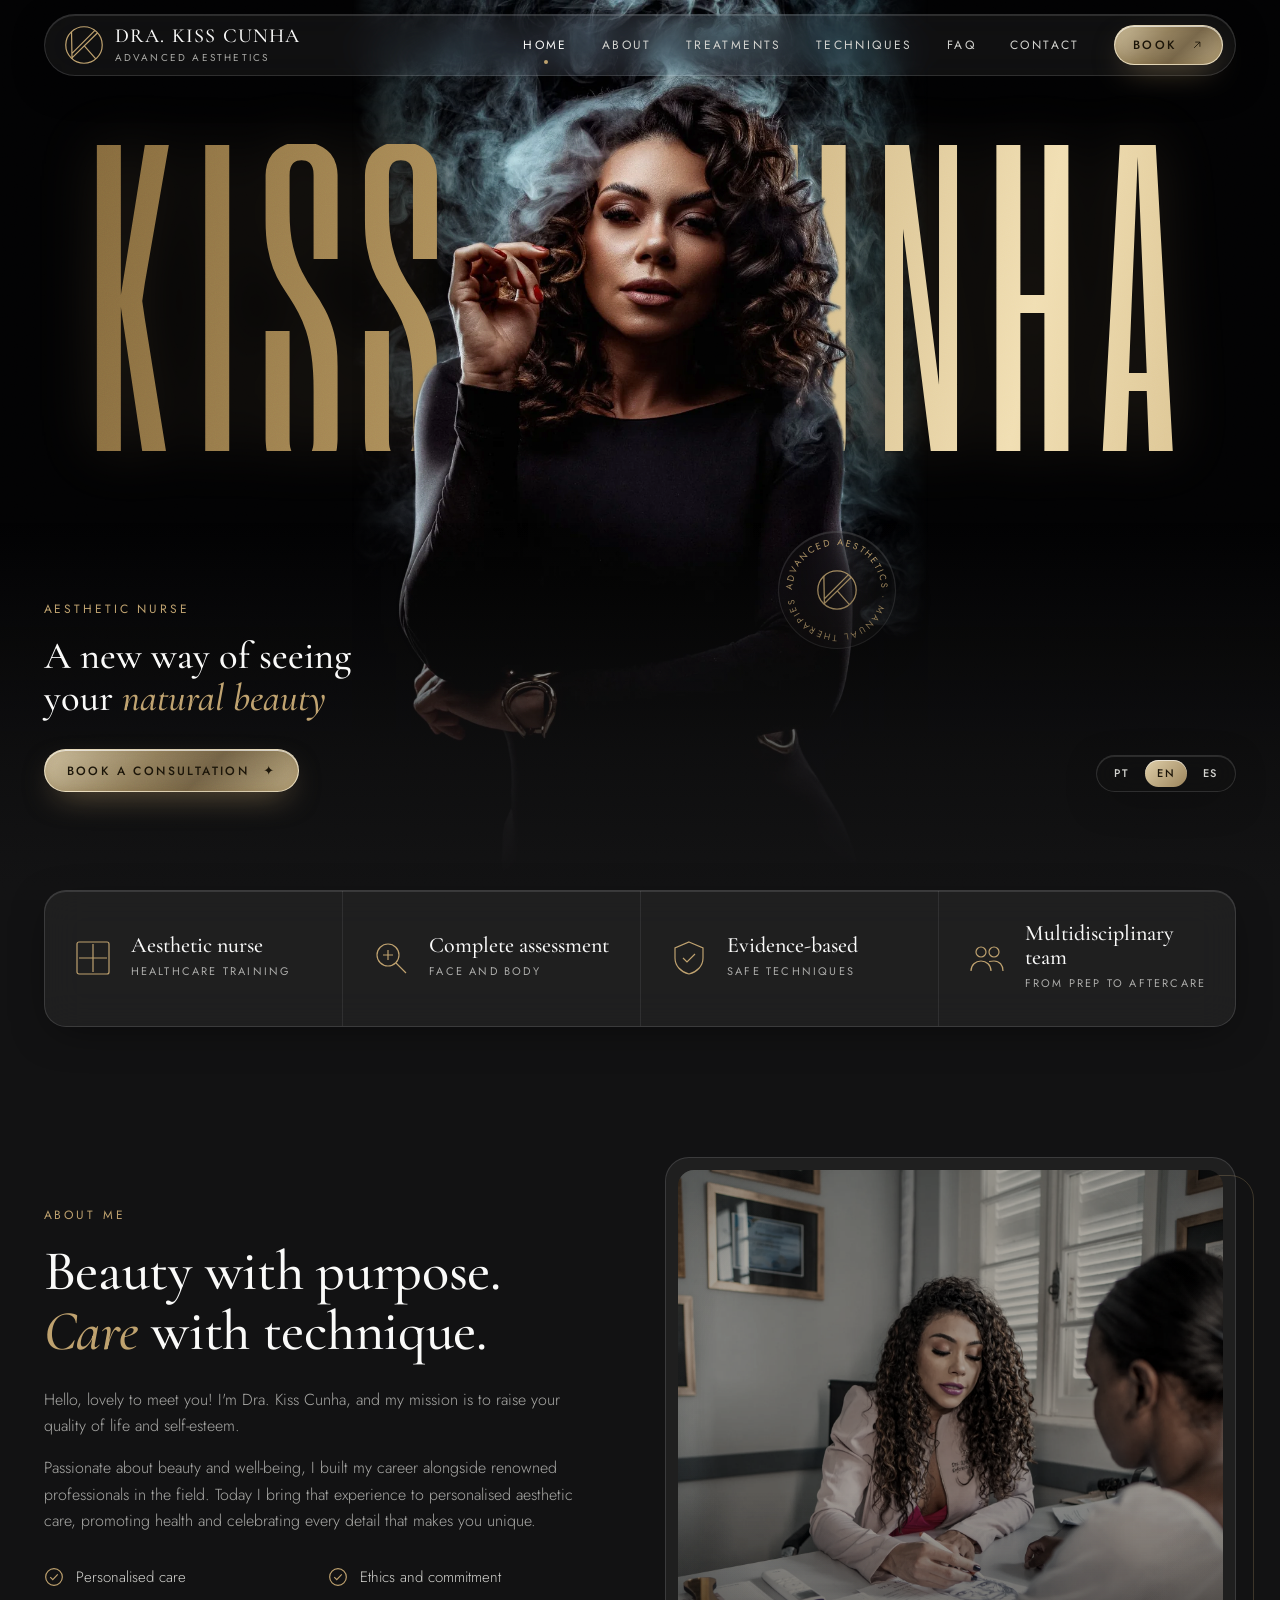
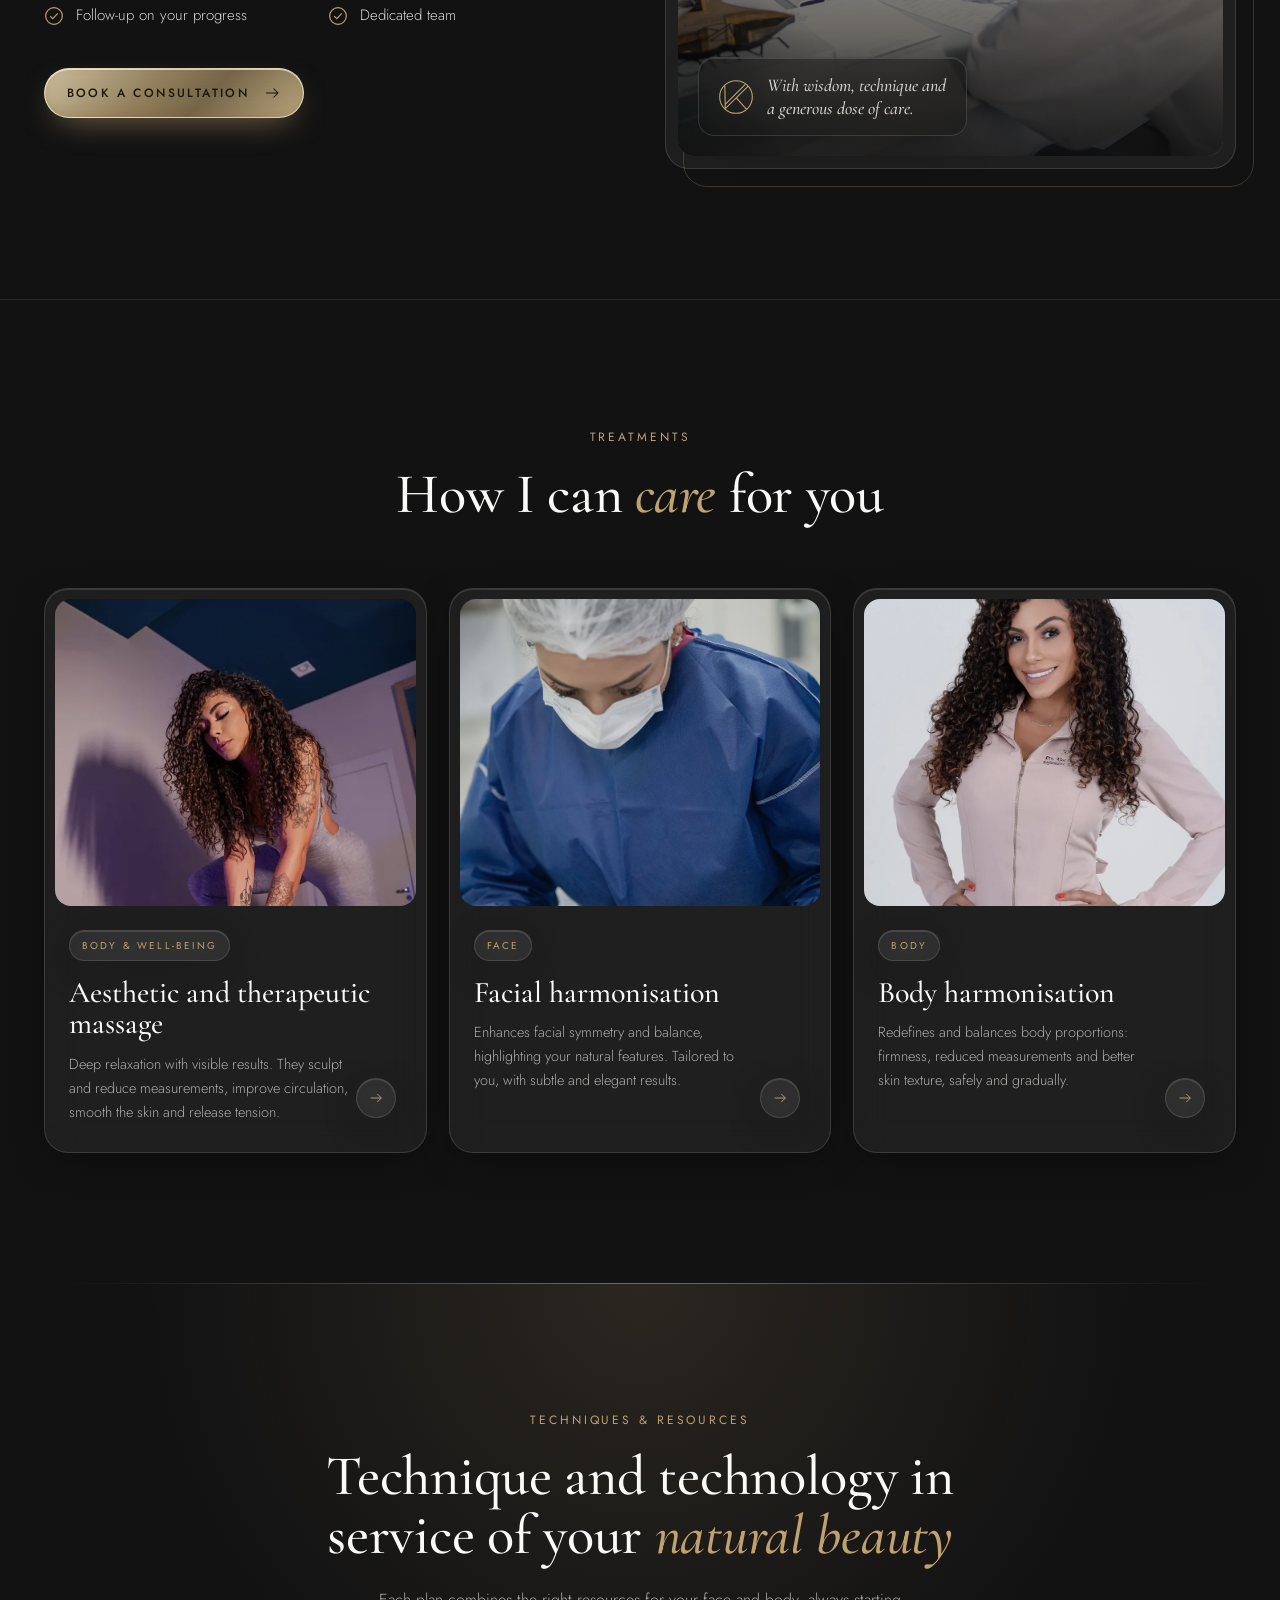
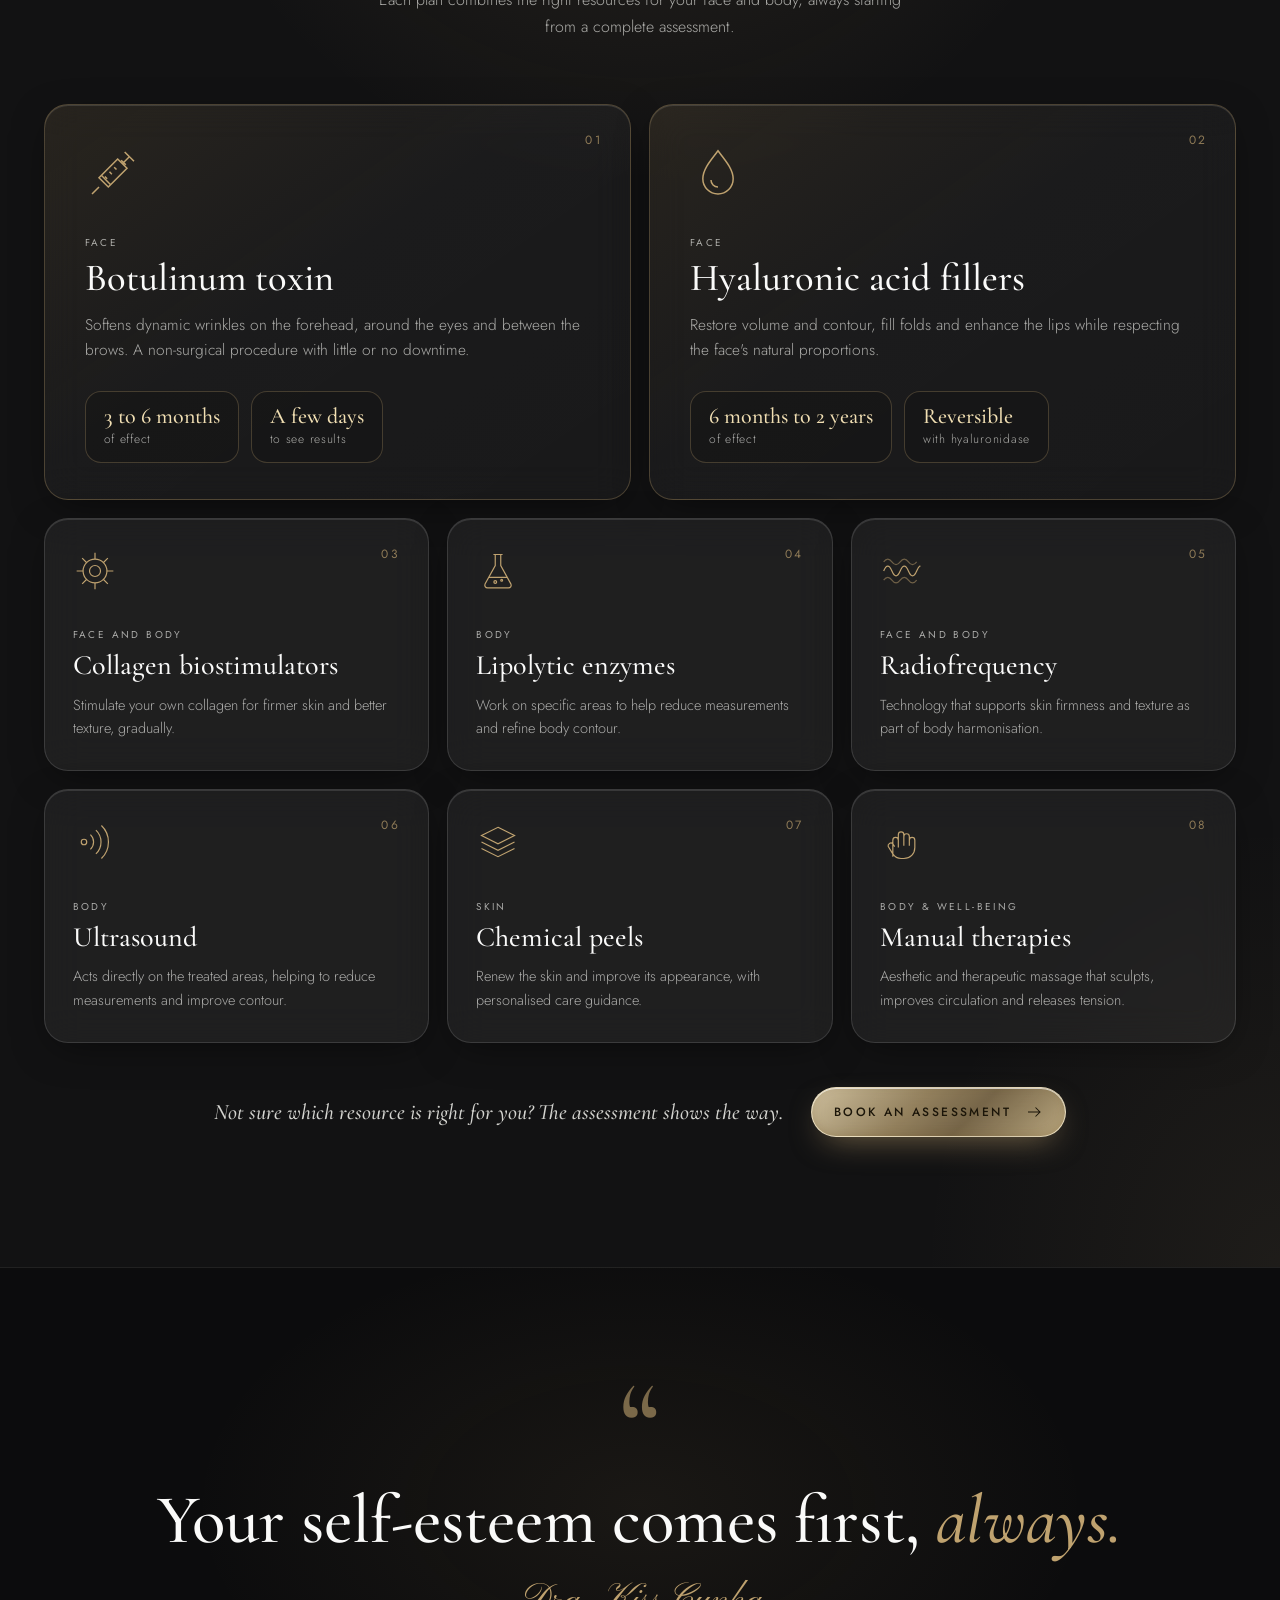
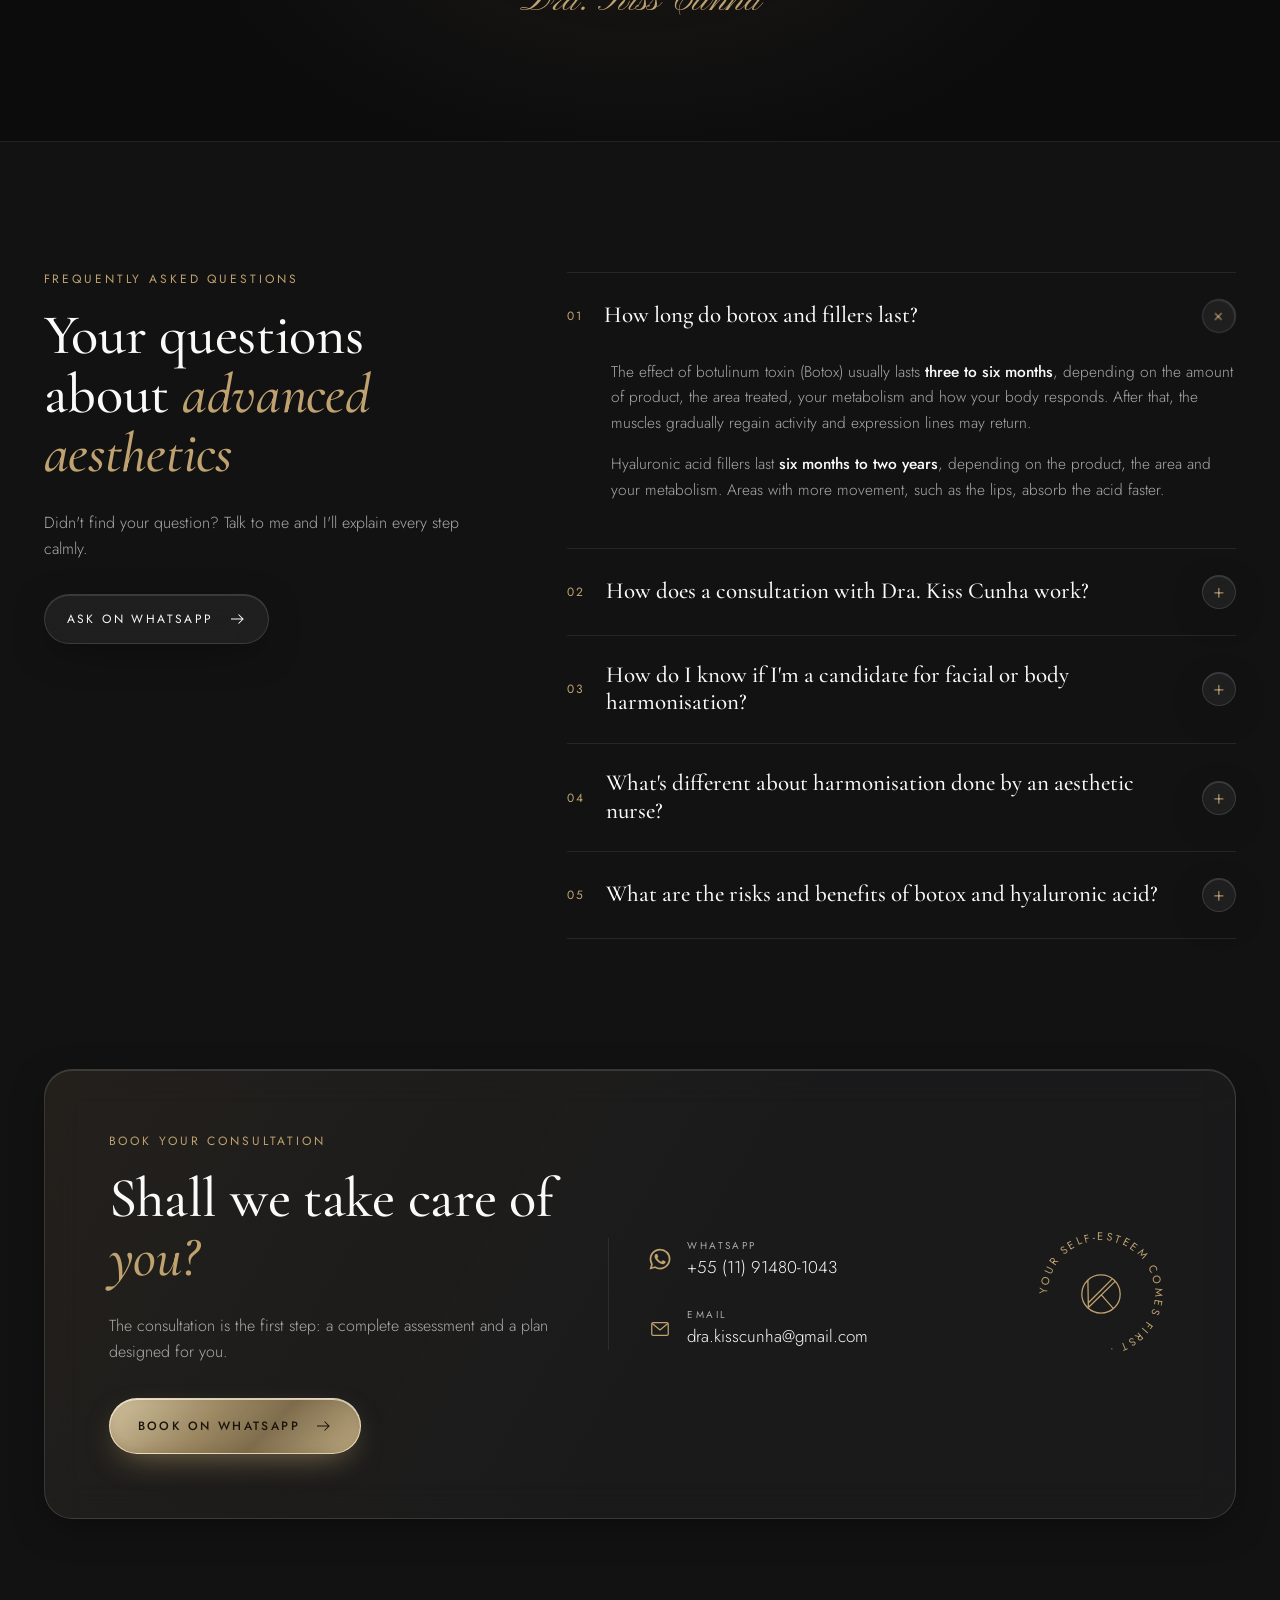
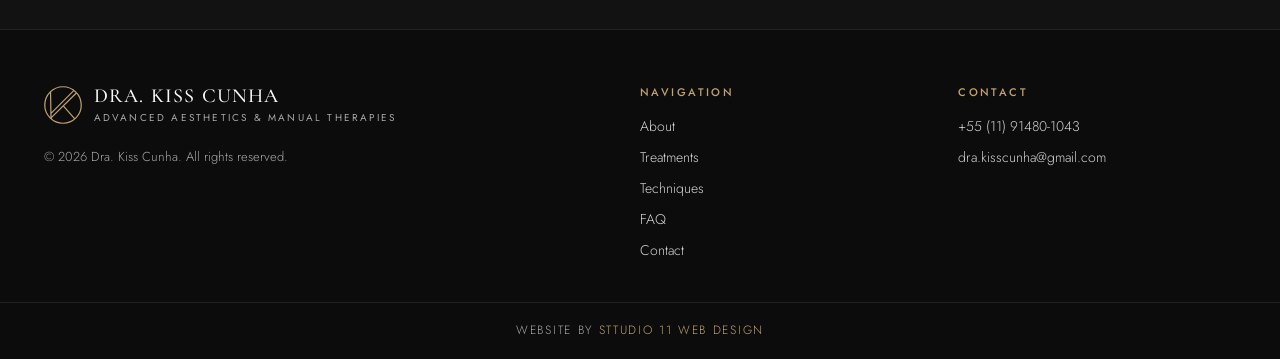
==== commit 1349c6ea: "Tradução para inglês e espanhol com seletor nas heros (js/i18n.js) Co-Authored-By: Claude Opus 5.5 <" ====
--- a/index.html
+++ b/index.html
@@ -67,6 +67,10 @@
       <p class="kicker">Enfermeira esteta</p>
       <h1>Um novo olhar sobre a sua <em>beleza natural</em></h1>
       <a class="pill btn-ouro" href="#" data-wa>Agende uma consulta <span class="estrela" aria-hidden="true">✦</span></a>
+    </div>
+
+    <div class="idioma hero__idioma" role="group" aria-label="Idioma">
+      <button type="button" data-lang="pt" aria-pressed="true">PT</button><button type="button" data-lang="en" aria-pressed="false">EN</button><button type="button" data-lang="es" aria-pressed="false">ES</button>
     </div>
 
 
@@ -387,5 +391,6 @@
 <a class="wa-flutua oculto" href="#" data-wa aria-label="Agendar pelo WhatsApp"><svg><use href="#wa"/></svg></a>
 
 <script src="js/site.js"></script>
+<script src="js/i18n.js"></script>
 </body>
 </html>
--- a/css/site.css
+++ b/css/site.css
@@ -318,12 +318,17 @@
 .wa-flutua:hover{background:rgba(191,162,111,.85);color:var(--preto)}
 
 /* botão de agendamento: vidro dourado */
-.btn-ouro{border-radius:999px;color:#F6E8C8;border:1px solid rgba(233,211,161,.5);
-  background:linear-gradient(135deg,rgba(233,211,161,.3),rgba(191,162,111,.12) 55%,rgba(191,162,111,.24));
-  -webkit-backdrop-filter:var(--blur);backdrop-filter:var(--blur);
-  box-shadow:inset 0 1px 0 rgba(255,255,255,.28),inset 0 -1px 0 rgba(191,162,111,.25),0 10px 30px -12px rgba(191,162,111,.55)}
-.btn-ouro:hover{color:#fff;border-color:rgba(241,223,179,.8);background:linear-gradient(135deg,rgba(233,211,161,.48),rgba(191,162,111,.28))}
-.btn-ouro .estrela,.btn-ouro:hover .estrela{color:#F1DFB3}
+.btn-ouro{position:relative;overflow:hidden;isolation:isolate;border-radius:999px;color:#1B1509;font-weight:500;
+  border:1px solid rgba(255,244,214,.7);
+  background:linear-gradient(135deg,rgba(246,228,186,.82) 0%,rgba(214,186,132,.66) 40%,rgba(191,162,111,.58) 62%,rgba(236,212,160,.76) 100%);
+  -webkit-backdrop-filter:blur(14px) saturate(160%);backdrop-filter:blur(14px) saturate(160%);
+  box-shadow:inset 0 1px 0 rgba(255,255,255,.65),inset 0 -2px 8px rgba(120,90,40,.22),0 12px 32px -12px rgba(191,162,111,.65);
+  transition:filter .25s,transform .25s,box-shadow .25s}
+.btn-ouro::after{content:"";position:absolute;inset:0;z-index:-1;border-radius:inherit;pointer-events:none;
+  background:linear-gradient(110deg,transparent 30%,rgba(255,255,255,.55) 48%,transparent 62%);transform:translateX(-120%);transition:transform .9s ease}
+.btn-ouro:hover{color:#1B1509;filter:brightness(1.06);transform:translateY(-1px);box-shadow:inset 0 1px 0 rgba(255,255,255,.75),inset 0 -2px 8px rgba(120,90,40,.22),0 16px 36px -12px rgba(191,162,111,.8)}
+.btn-ouro:hover::after{transform:translateX(120%)}
+.btn-ouro .estrela,.btn-ouro:hover .estrela{color:#1B1509}
 .btn-grande{padding:18px 28px;white-space:nowrap}
 
 /* ---------- TELAS GRANDES ---------- */
@@ -349,6 +354,15 @@
   .btn-linha,.pill{font-size:13px;padding:18px 28px}
   .selo{width:150px;height:150px}
 }
+
+/* seletor de idioma */
+.idioma{display:inline-flex;gap:2px;padding:4px;border-radius:999px;background:rgba(18,18,19,.4);border:1px solid var(--glass-borda);
+  -webkit-backdrop-filter:var(--blur);backdrop-filter:var(--blur);box-shadow:var(--glass-brilho)}
+.idioma button{appearance:none;border:0;cursor:pointer;min-width:42px;padding:8px 12px;border-radius:999px;background:none;
+  font:500 11px/1 var(--corpo);letter-spacing:.16em;color:var(--cinza);transition:background .25s,color .25s}
+.idioma button:hover{color:var(--off)}
+.idioma button[aria-pressed="true"]{color:#1B1509;background:linear-gradient(135deg,rgba(246,228,186,.9),rgba(191,162,111,.8));box-shadow:inset 0 1px 0 rgba(255,255,255,.6)}
+.hero__idioma{position:absolute;z-index:6;right:var(--gut);bottom:clamp(56px,12vh,130px)}
 
 /* ---------- RESPONSIVO ---------- */
 @media (max-width:1100px){
@@ -386,6 +400,7 @@
   .tecnicas{border-radius:22px}
   .hero__esq,.hero__dir{position:relative;left:auto;right:auto;bottom:auto;max-width:none;width:auto}
   .hero__esq{text-align:center}
+  .hero__idioma{position:relative;right:auto;bottom:auto;display:flex;width:max-content;margin:28px auto 0}
   .hero__esq h1{max-width:13em;margin-left:auto;margin-right:auto}
   .hero__dir{margin-top:40px;padding-top:28px;border-top:1px solid var(--linha-2)}
   .hero__wa{justify-content:flex-start}
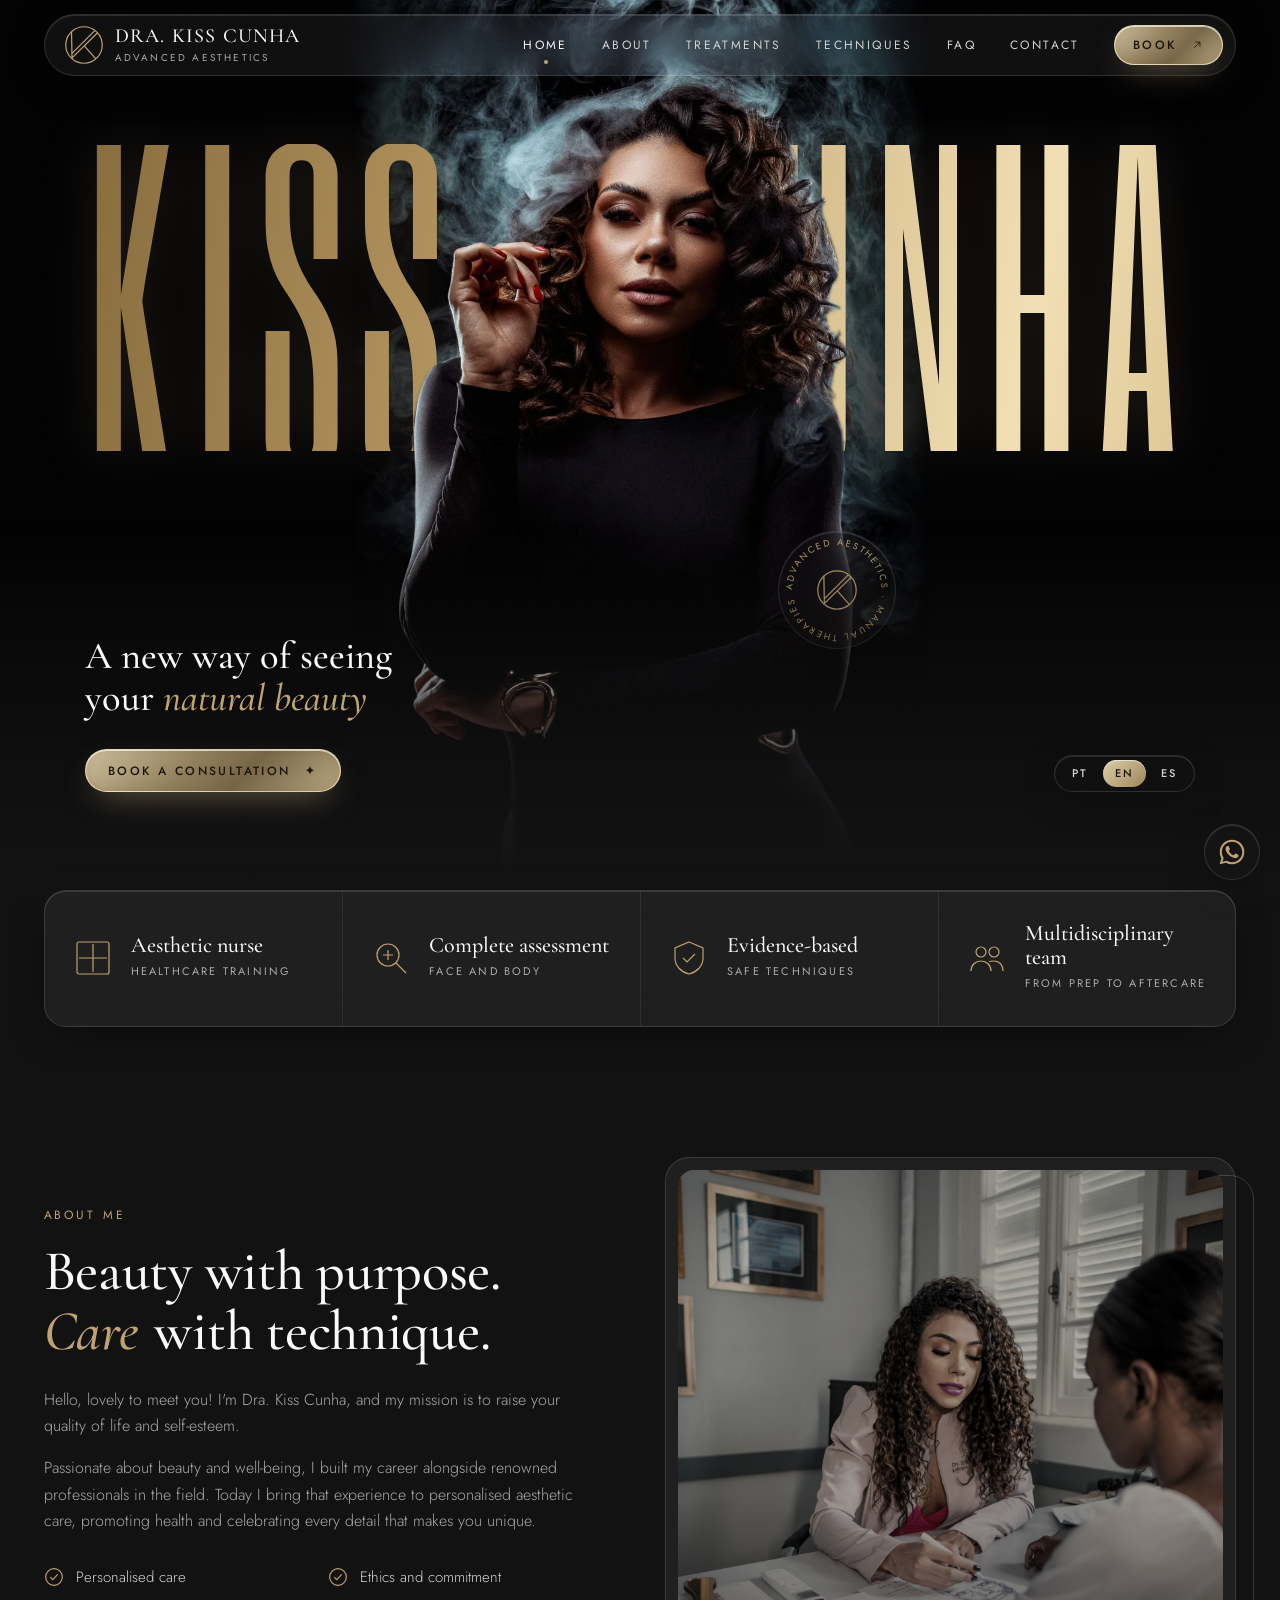
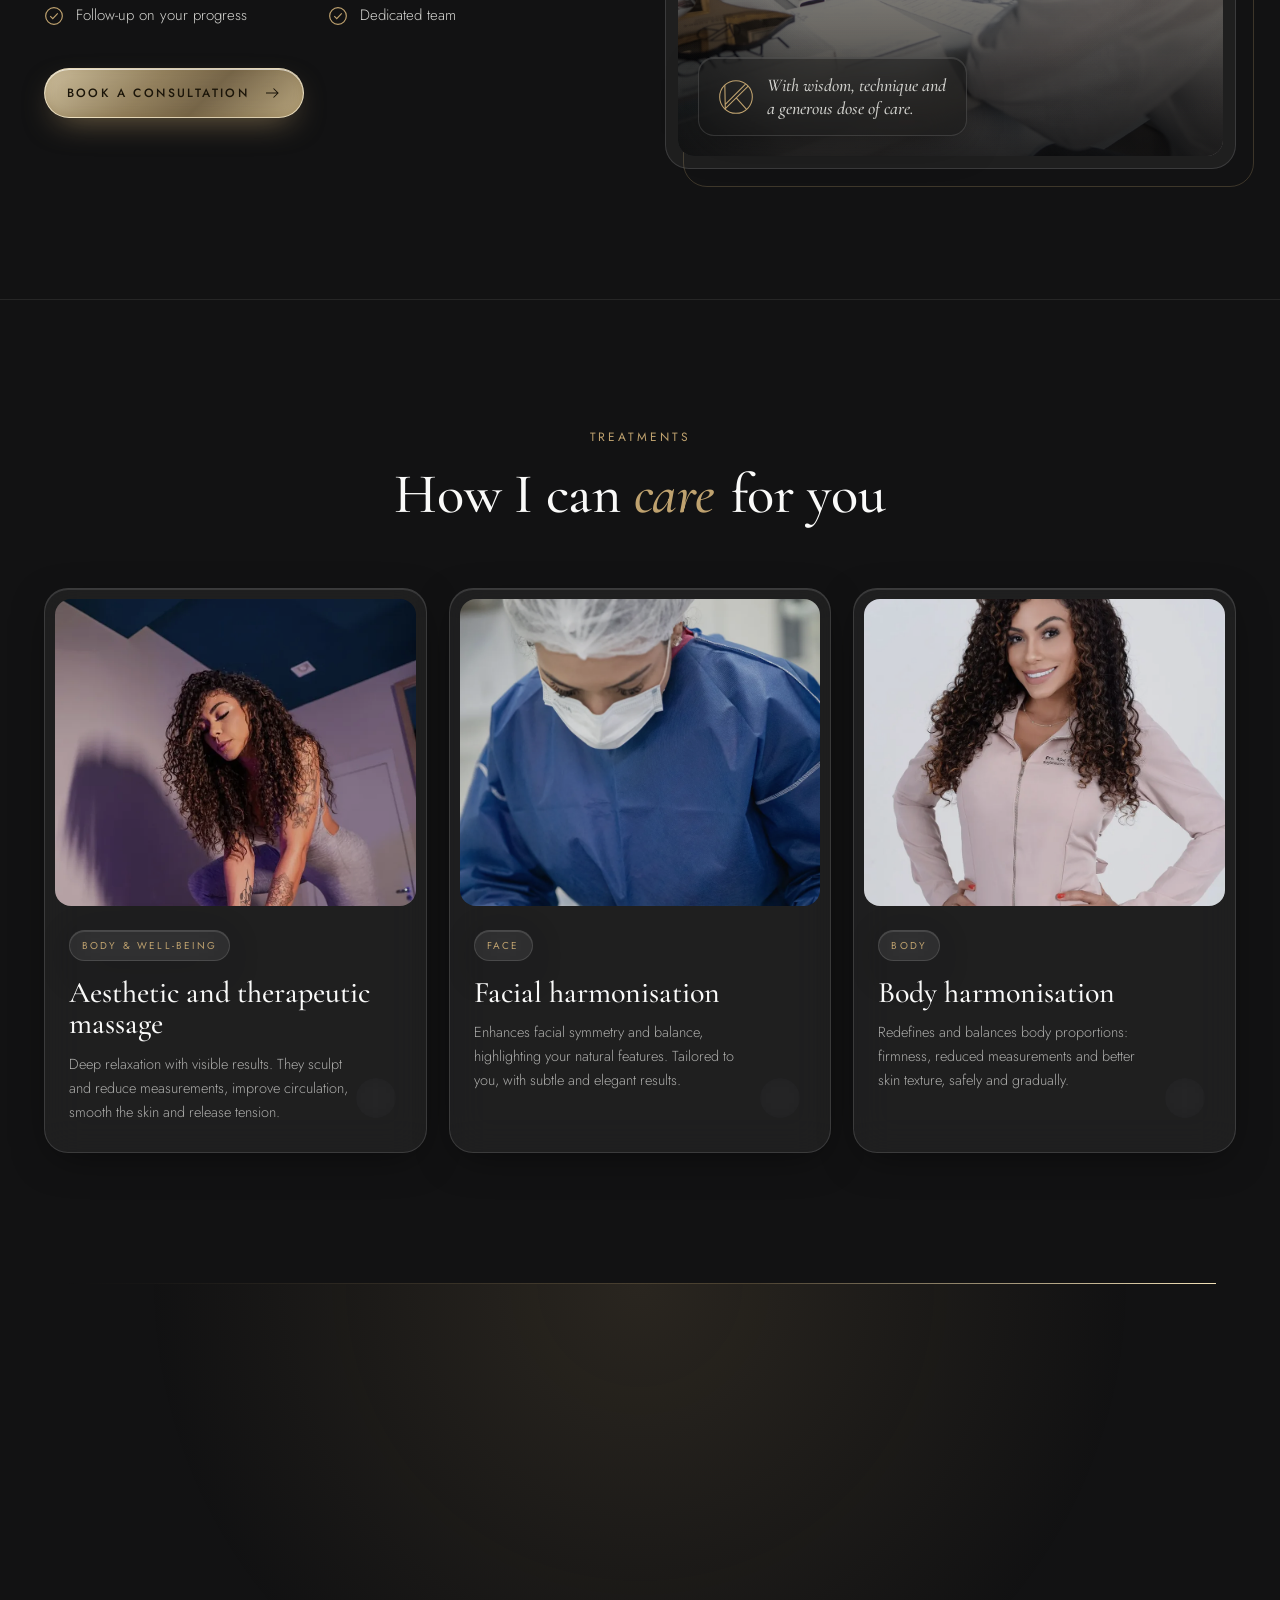
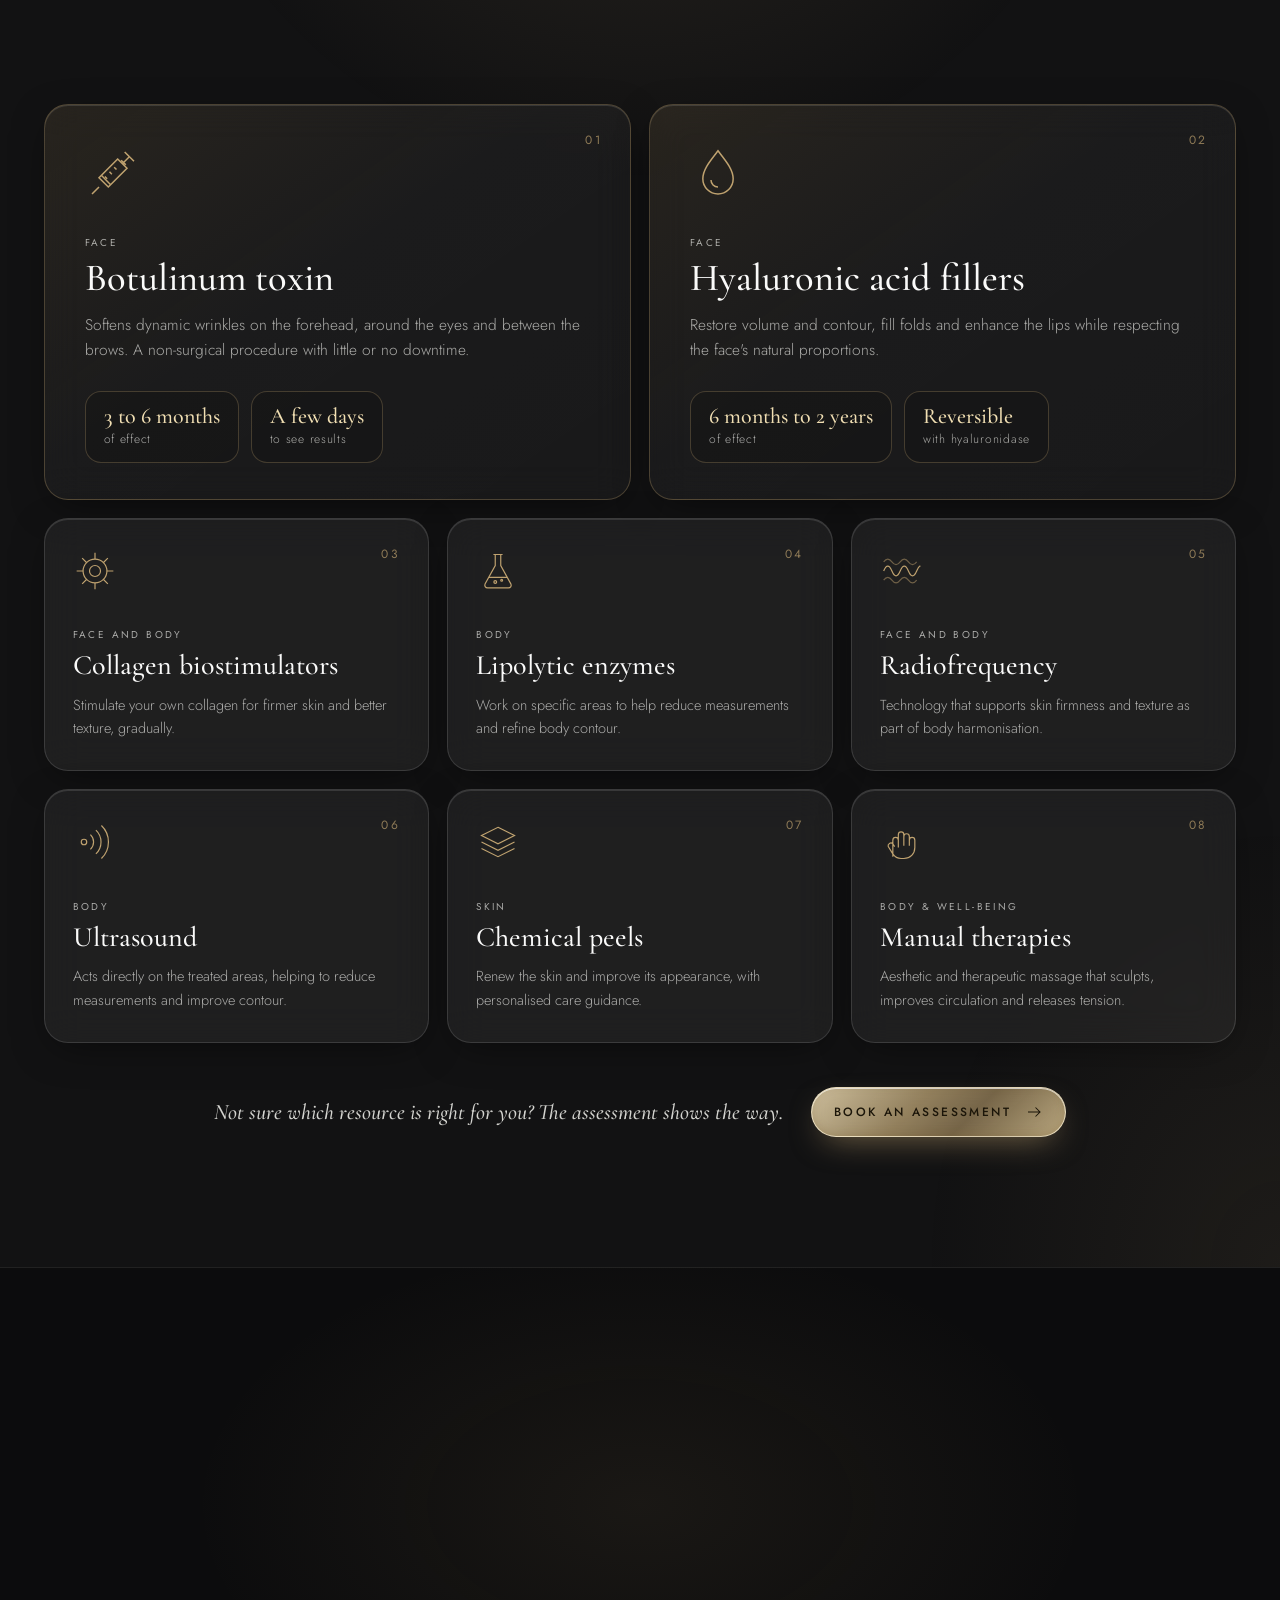
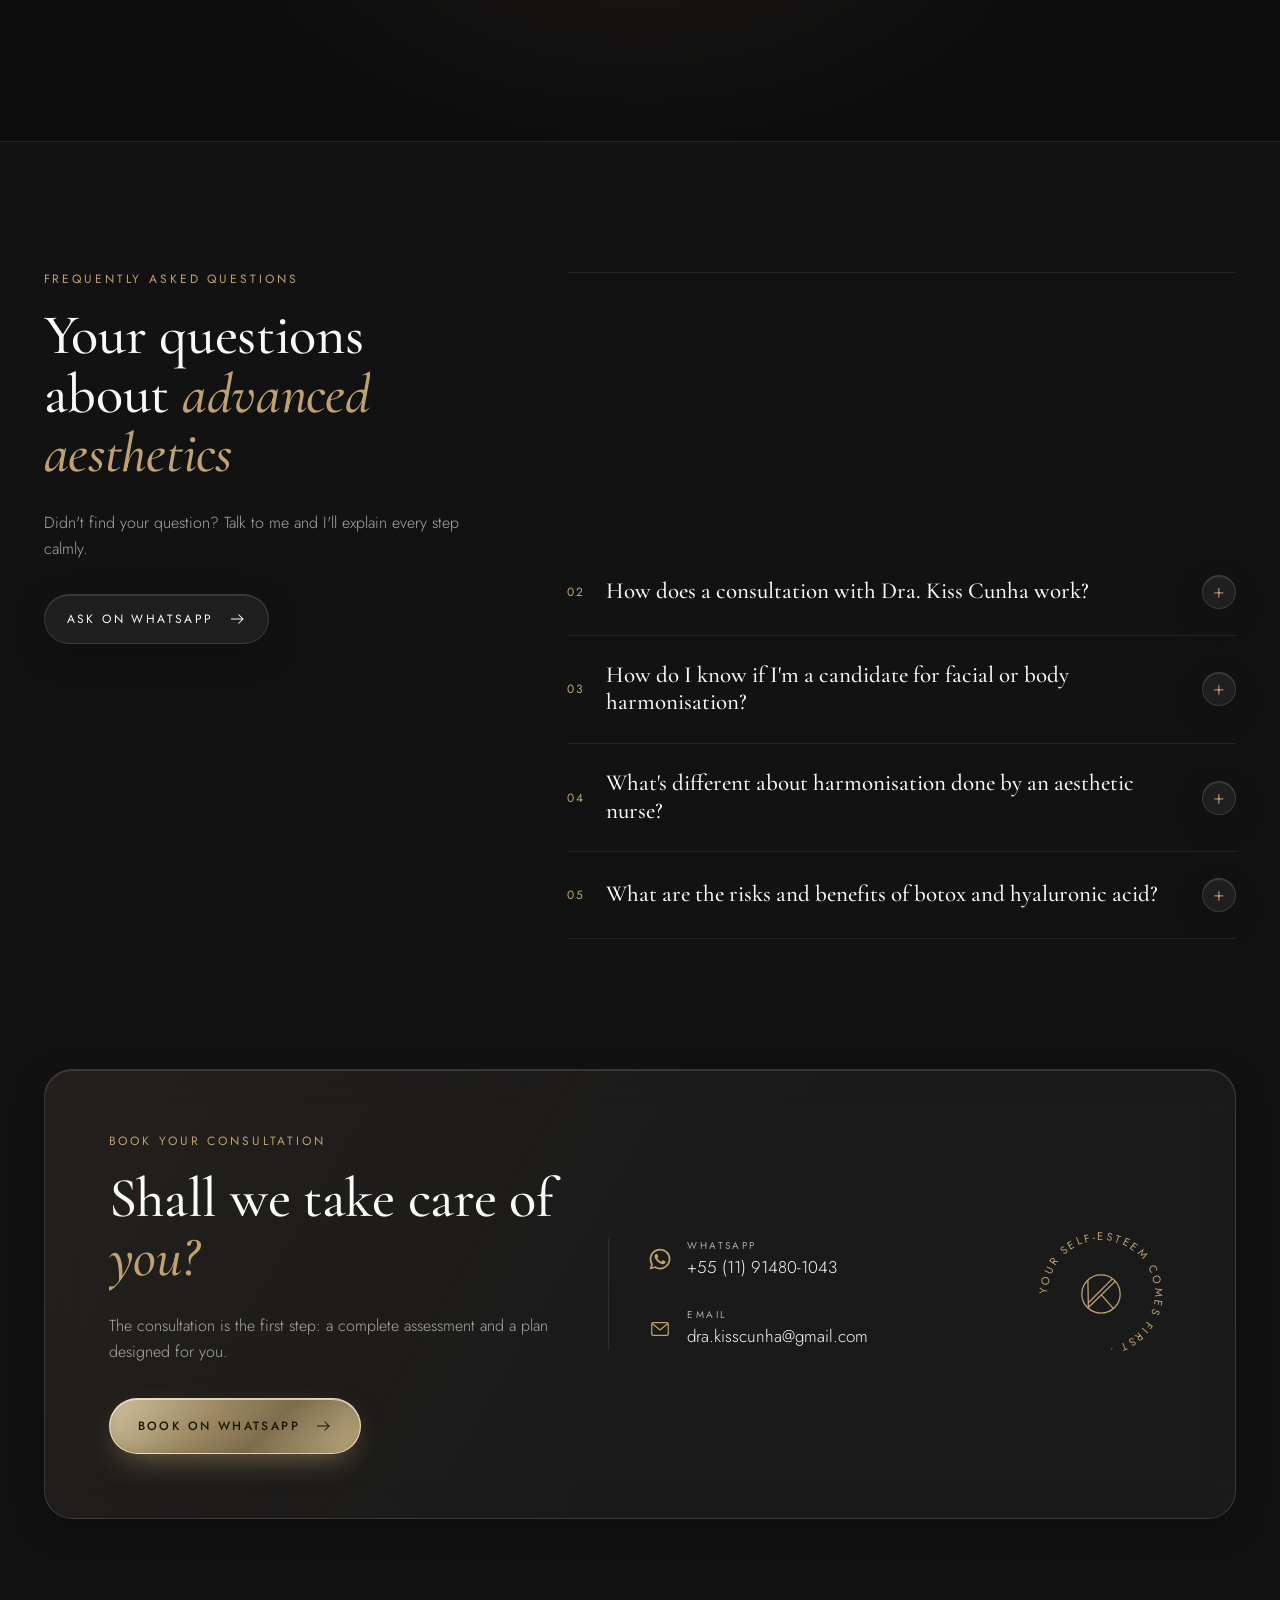
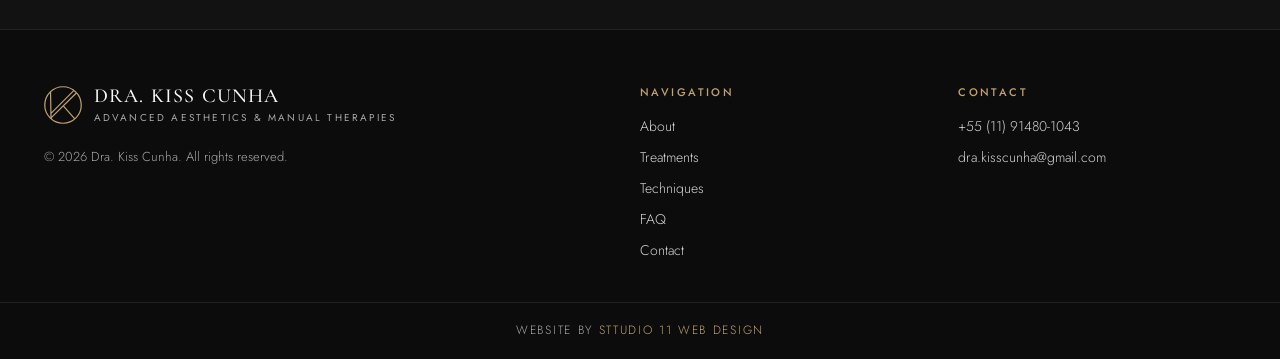
==== commit 76d5072e: "Efeitos de entrada e de luz nas duas páginas; hero sem kicker, texto alinhado ao nome Co-Authored-By" ====
--- a/index.html
+++ b/index.html
@@ -6,10 +6,19 @@
   <title>Dra. Kiss Cunha | Estética Avançada e Terapias Manuais</title>
   <meta name="description" content="Dra. Kiss Cunha, enfermeira esteta. Harmonização facial e corporal, massagens estéticas e terapêuticas. Atendimento personalizado, ético e comprometido. Agende sua consulta.">
   <meta name="theme-color" content="#121213">
+  <meta property="og:type" content="website">
+  <meta property="og:site_name" content="Dra. Kiss Cunha">
   <meta property="og:title" content="Dra. Kiss Cunha | Estética Avançada">
   <meta property="og:description" content="Harmonização facial e corporal, massagens estéticas e terapêuticas. Agende sua consulta.">
-  <meta property="og:image" content="img/v2-fundo.webp">
-  <link rel="icon" href="img/logo.svg" type="image/svg+xml">
+  <meta property="og:image" content="img/og-site.jpg">
+  <meta property="og:image:width" content="1200">
+  <meta property="og:image:height" content="630">
+  <meta property="og:locale" content="pt_BR">
+  <meta name="twitter:card" content="summary_large_image">
+  <link rel="icon" href="img/icones/favicon.svg" type="image/svg+xml">
+  <link rel="icon" href="favicon.ico" sizes="any">
+  <link rel="apple-touch-icon" href="img/icones/apple-touch-icon.png">
+  <link rel="manifest" href="site.webmanifest">
   <link rel="preconnect" href="https://fonts.googleapis.com">
   <link rel="preconnect" href="https://fonts.gstatic.com" crossorigin>
   <link href="https://fonts.googleapis.com/css2?family=Cormorant+Garamond:ital,wght@0,400;0,500;0,600;1,500&family=Six+Caps&family=Jost:wght@300;400;500&family=Pinyon+Script&display=swap" rel="stylesheet">
@@ -64,7 +73,6 @@
     </div>
 
     <div class="hero__esq">
-      <p class="kicker">Enfermeira esteta</p>
       <h1>Um novo olhar sobre a sua <em>beleza natural</em></h1>
       <a class="pill btn-ouro" href="#" data-wa>Agende uma consulta <span class="estrela" aria-hidden="true">✦</span></a>
     </div>
@@ -391,6 +399,7 @@
 <a class="wa-flutua oculto" href="#" data-wa aria-label="Agendar pelo WhatsApp"><svg><use href="#wa"/></svg></a>
 
 <script src="js/site.js"></script>
+<script src="js/efeitos.js"></script>
 <script src="js/i18n.js"></script>
 </body>
 </html>
--- a/css/site.css
+++ b/css/site.css
@@ -90,7 +90,7 @@
   background:linear-gradient(100deg,#7d6236 0%,#b99a63 18%,#f1dfb3 34%,#c8ab74 46%,#8e7143 62%,#d8bd87 80%,#9a7d49 100%);
   background-size:240% 100%;background-position:0% 0;-webkit-background-clip:text;background-clip:text;-webkit-text-fill-color:transparent;
   filter:drop-shadow(0 0 28px rgba(191,162,111,.16)) drop-shadow(0 2px 1px rgba(0,0,0,.35))}
-.hero__esq{position:absolute;z-index:4;left:var(--gut);bottom:clamp(56px,12vh,130px);max-width:min(380px,28vw)}
+.hero__esq{position:absolute;z-index:4;left:var(--nome-x,var(--gut));bottom:clamp(56px,12vh,130px);max-width:min(380px,28vw)}
 .hero__esq h1{margin:0 0 30px;font:500 clamp(30px,3vw,46px)/1.08 var(--display);color:var(--off)}
 .hero__dir{position:absolute;z-index:4;right:var(--gut);bottom:clamp(48px,11vh,120px);width:min(290px,24vw)}
 .hero__dir p{margin:0 0 30px;font-size:15px;line-height:1.65;color:var(--txt)}
@@ -255,20 +255,50 @@
 .wa-flutua.oculto{opacity:0;pointer-events:none}
 
 /* animações */
-.revela{opacity:0;transform:translateY(26px);transition:opacity .8s ease,transform .8s ease}
-.revela.visto{opacity:1;transform:none}
+.revela{opacity:0;transform:translateY(30px);filter:blur(6px);transition:opacity .9s ease,transform 1s cubic-bezier(.2,.7,.2,1),filter .9s ease}
+.revela.visto{opacity:1;transform:none;filter:none}
 @media (prefers-reduced-motion:no-preference){
-  .hero__nome{animation:sobe 1.4s cubic-bezier(.2,.7,.2,1) both,brilho 14s ease-in-out 1.4s infinite alternate}
+  .hero__nome,.lk-nome{animation:nome-entra 1.9s cubic-bezier(.16,.8,.2,1) .1s both,brilho 14s ease-in-out 2s infinite alternate}
+  @keyframes nome-entra{
+    from{opacity:0;letter-spacing:.32em;clip-path:inset(0 0 100% 0);filter:blur(16px)}
+    55%{opacity:1}
+    to{opacity:1;letter-spacing:.04em;clip-path:inset(-10% -5% -10% -5%);filter:drop-shadow(0 0 28px rgba(191,162,111,.16)) drop-shadow(0 2px 1px rgba(0,0,0,.35))}}
   @keyframes brilho{to{background-position:100% 0}}
-  .hero__foto{animation:surge 1.6s .15s ease both}
-  .hero__fundo{animation:surge 2.2s ease both}
-  .hero__esq,.hero__dir,.hero__selo,.rolar{animation:surge 1s .7s ease both}
+  .hero__fundo{animation:fundo-entra 2.6s cubic-bezier(.2,.7,.2,1) both}
+  @keyframes fundo-entra{from{opacity:0;transform:translateX(-50%) scale(1.1)}}
+  .hero__foto{animation:foto-entra 1.8s cubic-bezier(.2,.7,.2,1) .35s both}
+  @keyframes foto-entra{from{opacity:0;transform:translateX(-50%) translateY(40px)}}
+  .hero__selo,.lk-selo{animation:selo-entra 1.4s cubic-bezier(.2,.8,.2,1) 1.2s both}
+  @keyframes selo-entra{from{opacity:0;transform:scale(.55) rotate(-120deg)}}
+  .hero__esq h1,.hero__esq .pill,.hero__idioma,.lk-topo__sub,.lk-cta,.lk-idioma{animation:sobe-desfoca 1.1s cubic-bezier(.2,.7,.2,1) both}
+  .hero__esq h1,.lk-topo__sub{animation-delay:1.25s}
+  .hero__esq .pill,.lk-cta{animation-delay:1.45s}
+  .hero__idioma,.lk-idioma{animation-delay:1.7s}
+  @keyframes sobe-desfoca{from{opacity:0;transform:translateY(24px);filter:blur(8px)}to{filter:none}}
+  .lk-topo__foto{animation:foto-lista 2.4s cubic-bezier(.2,.7,.2,1) both}
+  @keyframes foto-lista{from{opacity:0;transform:scale(1.08)}}
+
+  /* luz ambiente que flutua devagar atrás da página */
+  body::after{content:"";position:fixed;inset:-20%;z-index:-1;pointer-events:none;
+    background:radial-gradient(22% 18% at 30% 40%,rgba(191,162,111,.07),transparent 70%),radial-gradient(20% 16% at 72% 64%,rgba(126,165,177,.05),transparent 70%);
+    animation:deriva 38s ease-in-out infinite alternate}
+  @keyframes deriva{to{transform:translate(6%,-5%) rotate(8deg)}}
+
+  /* palavras em destaque ganham um brilho ao aparecer */
+  h2 em,.lk-titulo em{background:linear-gradient(100deg,#BFA26F 38%,#F6E7C2 50%,#BFA26F 62%);background-size:260% 100%;background-position:100% 0;
+    -webkit-background-clip:text;background-clip:text;-webkit-text-fill-color:transparent;padding-right:.06em}
+  .visto h2 em,h2.visto em,.visto .lk-titulo em,.lk-titulo.visto em{animation:reluz 1.8s ease .5s both}
+  @keyframes reluz{from{background-position:100% 0}to{background-position:0 0}}
+
+  /* filete de luz nos separadores */
+  .recursos::before{background:linear-gradient(90deg,transparent,rgba(191,162,111,.25) 30%,#F3E2B8 50%,rgba(191,162,111,.25) 70%,transparent);background-size:200% 100%;animation:filete 6s linear infinite}
+  @keyframes filete{from{background-position:100% 0}to{background-position:-100% 0}}
   @keyframes sobe{from{opacity:0;transform:translateY(40px)}}
   @keyframes surge{from{opacity:0}}
 }
 @media (prefers-reduced-motion:reduce){
   html{scroll-behavior:auto}
-  .revela{opacity:1;transform:none;transition:none}
+  .revela{opacity:1;transform:none;filter:none;transition:none}
   .selo__txt,.rolar span{animation:none}
 }
 
@@ -355,6 +385,12 @@
   .selo{width:150px;height:150px}
 }
 
+/* luz que segue o cursor */
+.luz{position:relative;isolation:isolate}
+.luz::before{content:"";position:absolute;inset:0;z-index:1;border-radius:inherit;pointer-events:none;opacity:0;transition:opacity .45s;
+  background:radial-gradient(240px circle at var(--mx,50%) var(--my,50%),rgba(241,223,179,.13),transparent 65%);mix-blend-mode:screen}
+.luz:hover::before{opacity:1}
+
 /* seletor de idioma */
 .idioma{display:inline-flex;gap:2px;padding:4px;border-radius:999px;background:rgba(18,18,19,.4);border:1px solid var(--glass-borda);
   -webkit-backdrop-filter:var(--blur);backdrop-filter:var(--blur);box-shadow:var(--glass-brilho)}
@@ -362,7 +398,7 @@
   font:500 11px/1 var(--corpo);letter-spacing:.16em;color:var(--cinza);transition:background .25s,color .25s}
 .idioma button:hover{color:var(--off)}
 .idioma button[aria-pressed="true"]{color:#1B1509;background:linear-gradient(135deg,rgba(246,228,186,.9),rgba(191,162,111,.8));box-shadow:inset 0 1px 0 rgba(255,255,255,.6)}
-.hero__idioma{position:absolute;z-index:6;right:var(--gut);bottom:clamp(56px,12vh,130px)}
+.hero__idioma{position:absolute;z-index:6;right:var(--nome-r,var(--gut));bottom:clamp(56px,12vh,130px)}
 
 /* ---------- RESPONSIVO ---------- */
 @media (max-width:1100px){
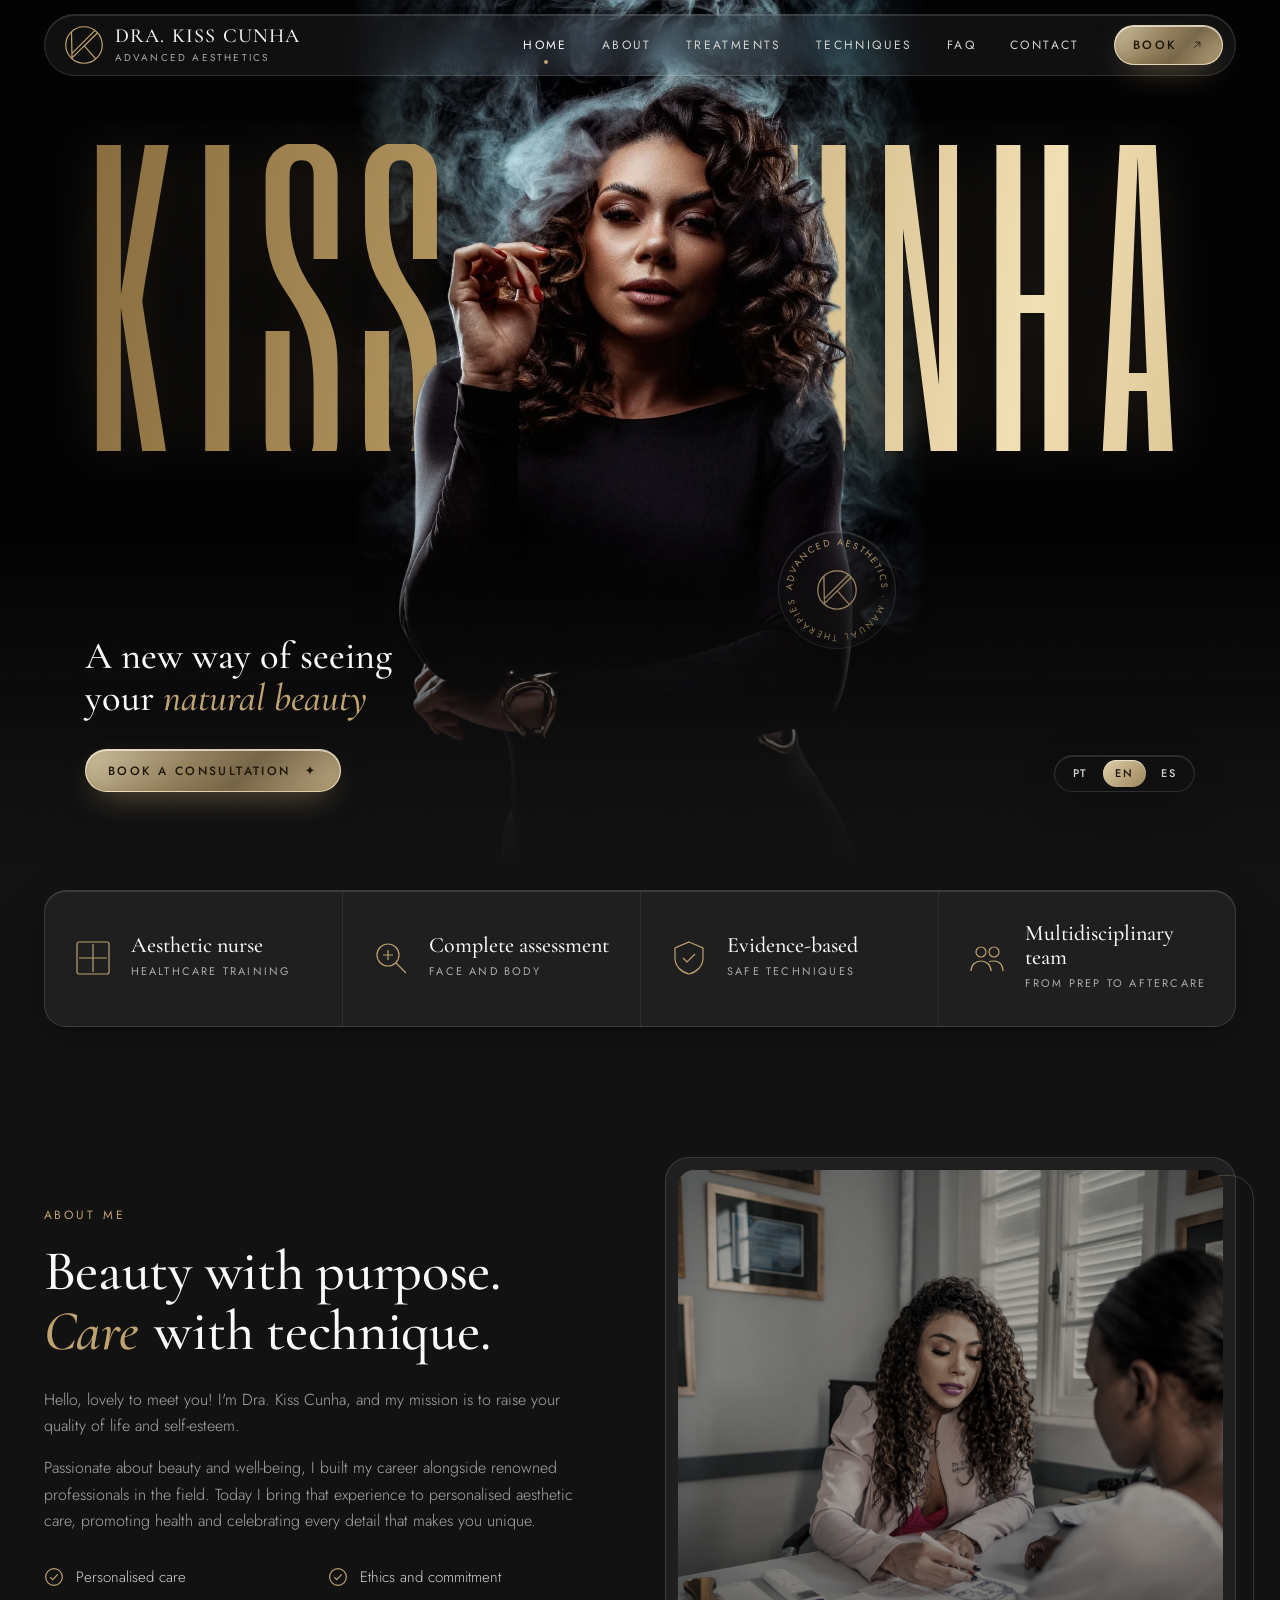
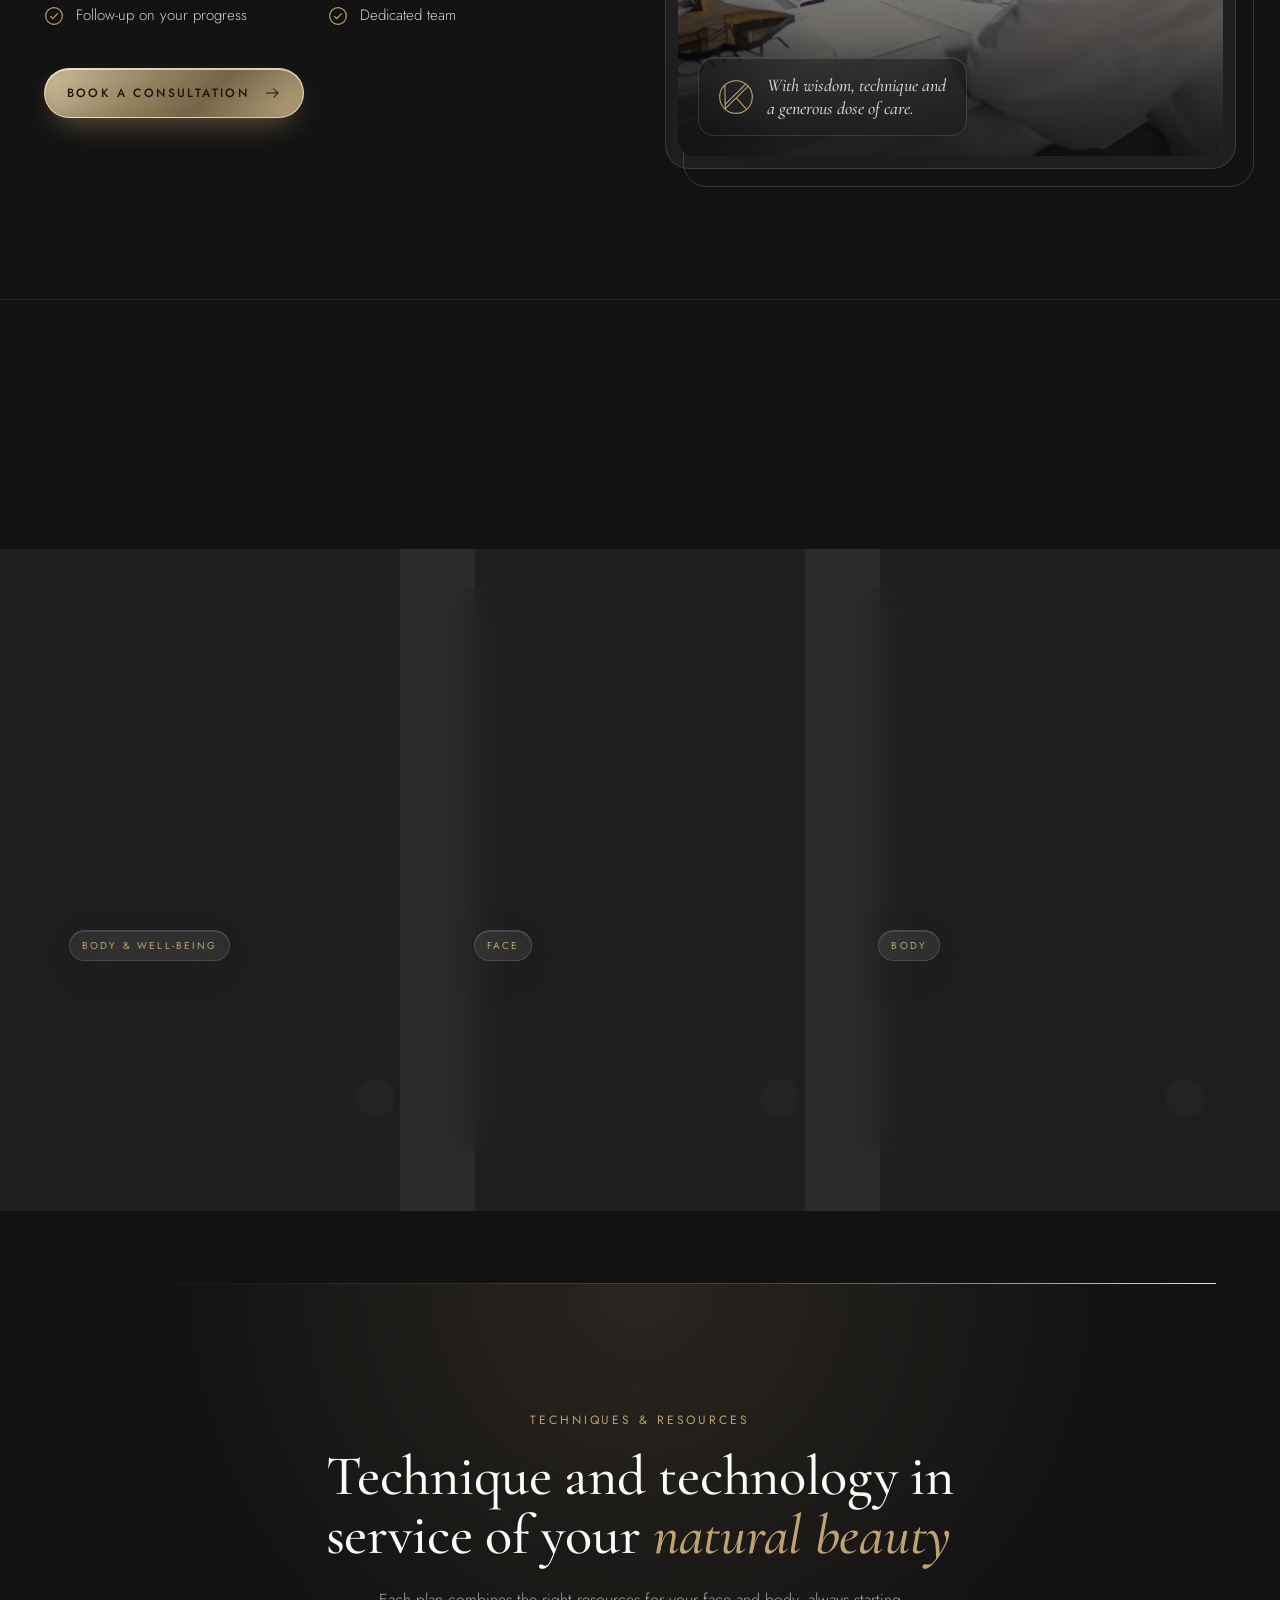
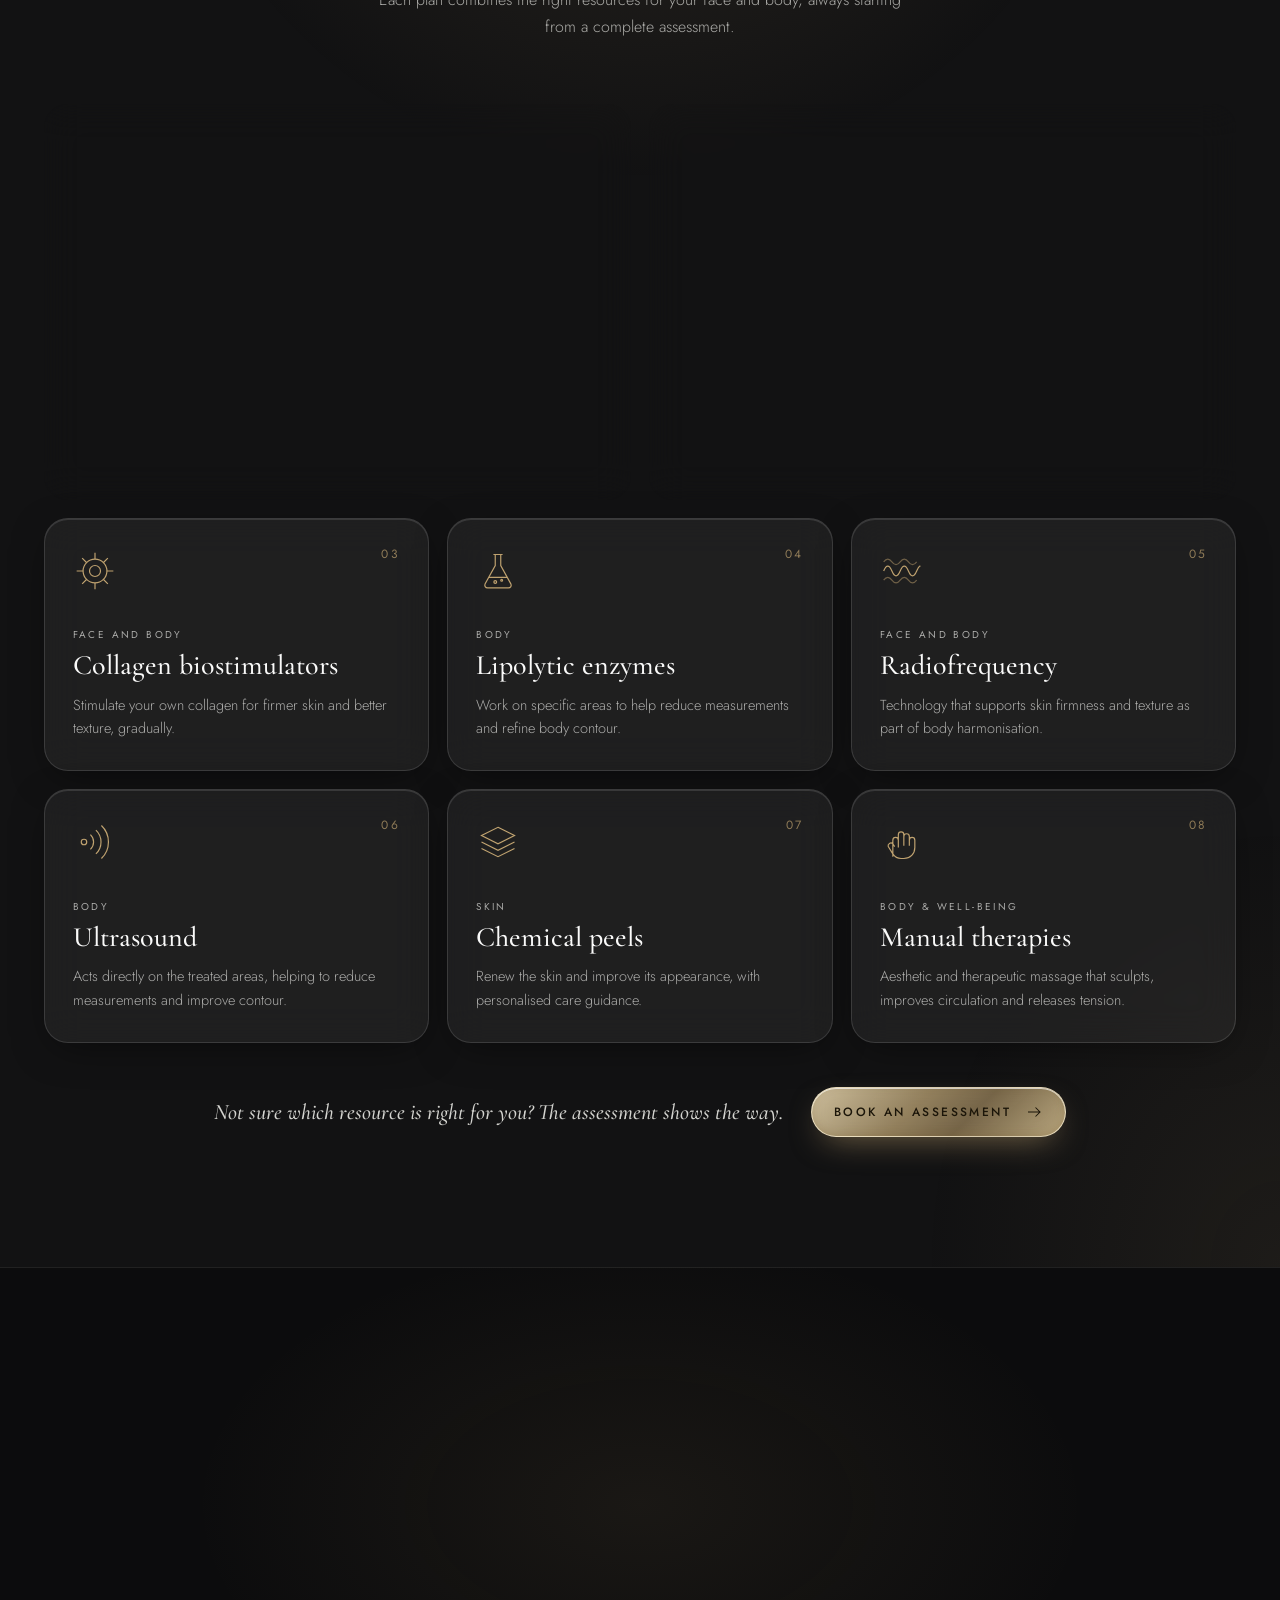
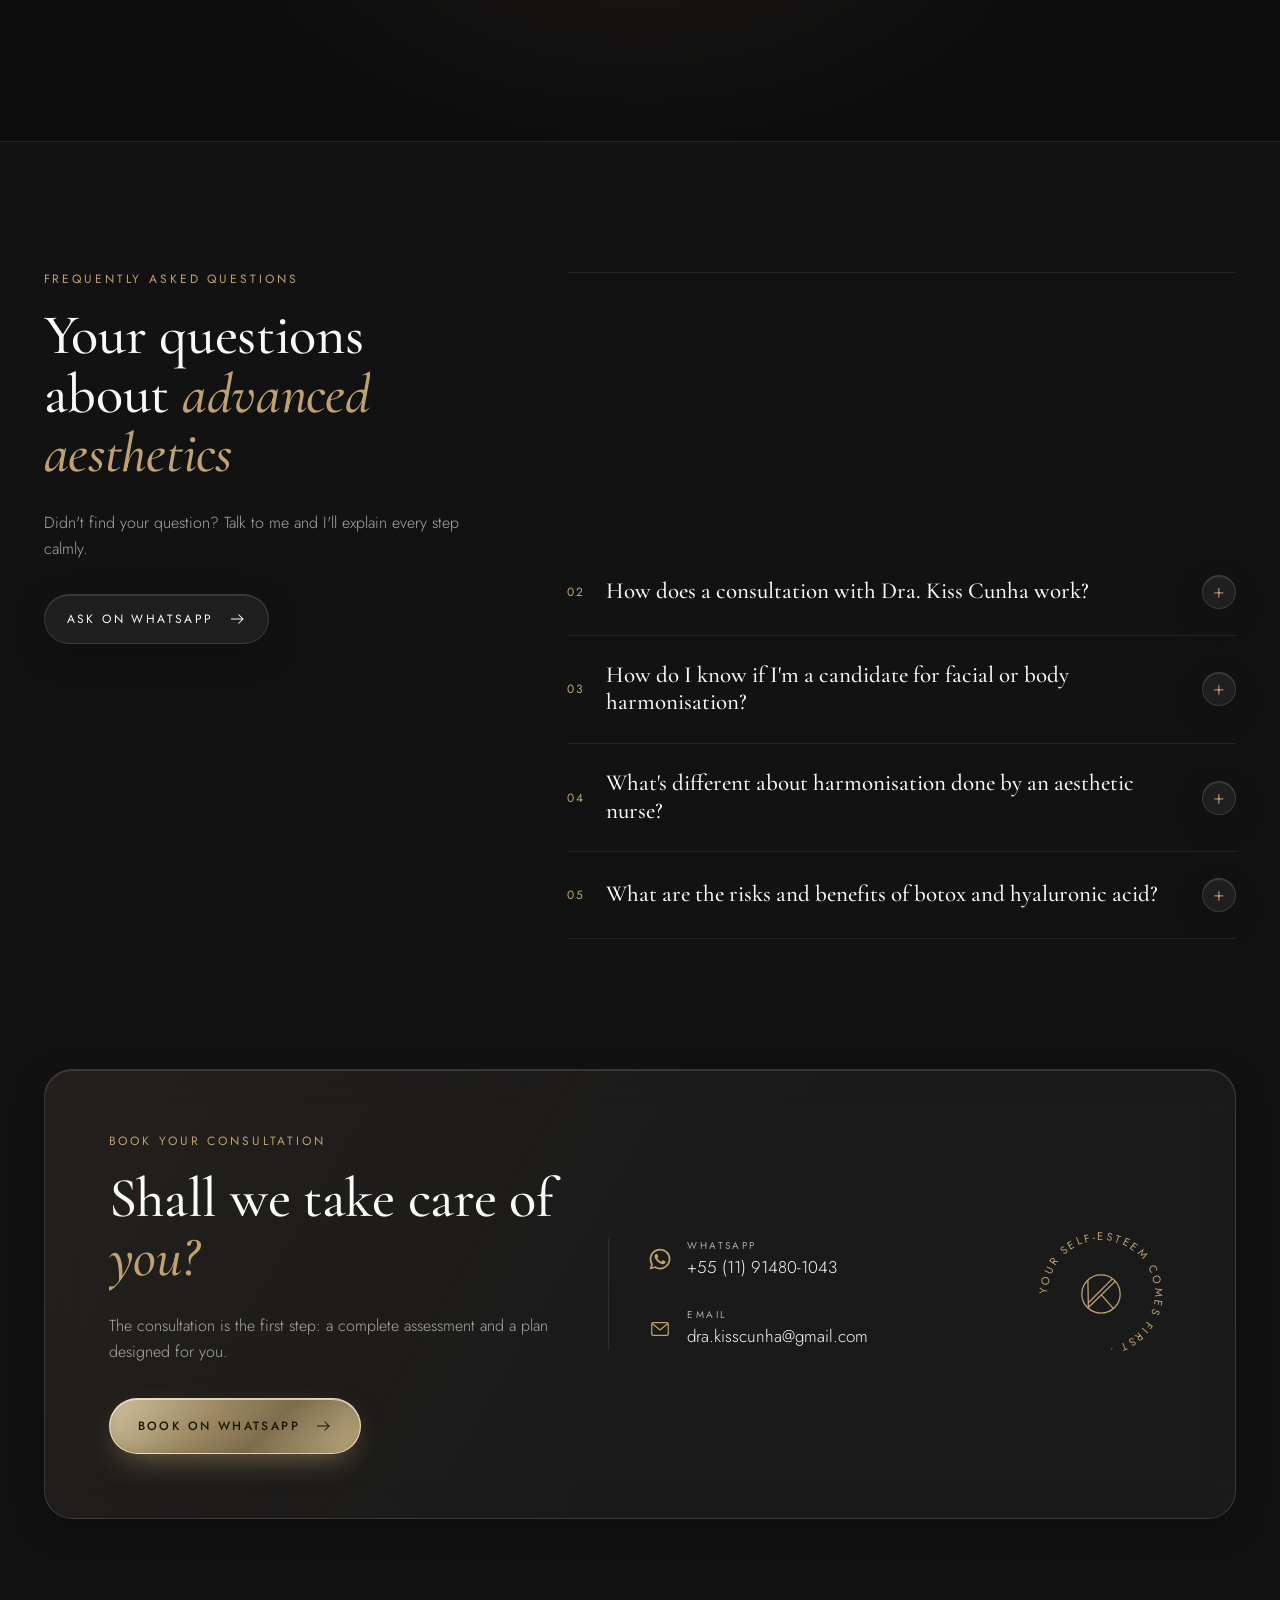
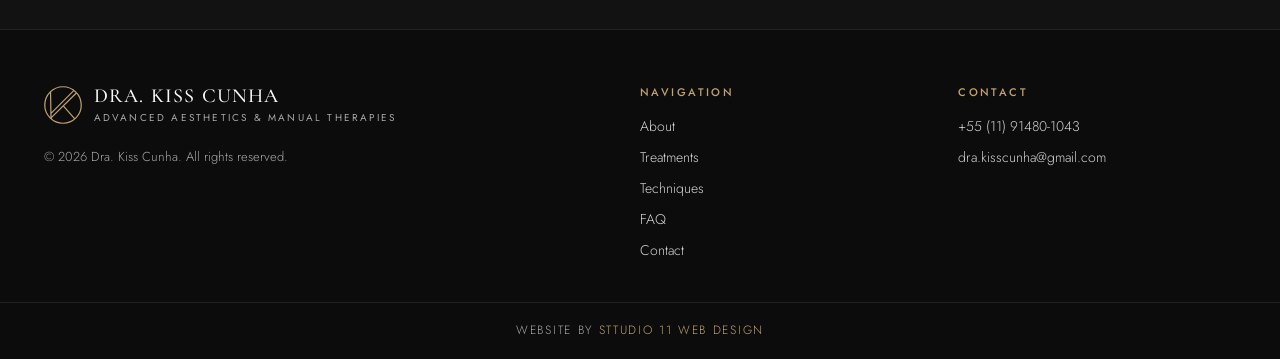
==== commit 1a5db13f: "Prévias com endereço completo do GitHub Pages; .nojekyll Co-Authored-By: Claude Opus 5.5 <noreply@an" ====
--- a/index.html
+++ b/index.html
@@ -10,7 +10,8 @@
   <meta property="og:site_name" content="Dra. Kiss Cunha">
   <meta property="og:title" content="Dra. Kiss Cunha | Estética Avançada">
   <meta property="og:description" content="Harmonização facial e corporal, massagens estéticas e terapêuticas. Agende sua consulta.">
-  <meta property="og:image" content="img/og-site.jpg">
+  <meta property="og:image" content="https://sttudioonze-sketch.github.io/kiss-cunha/img/og-site.jpg">
+  <meta property="og:url" content="https://sttudioonze-sketch.github.io/kiss-cunha/">
   <meta property="og:image:width" content="1200">
   <meta property="og:image:height" content="630">
   <meta property="og:locale" content="pt_BR">
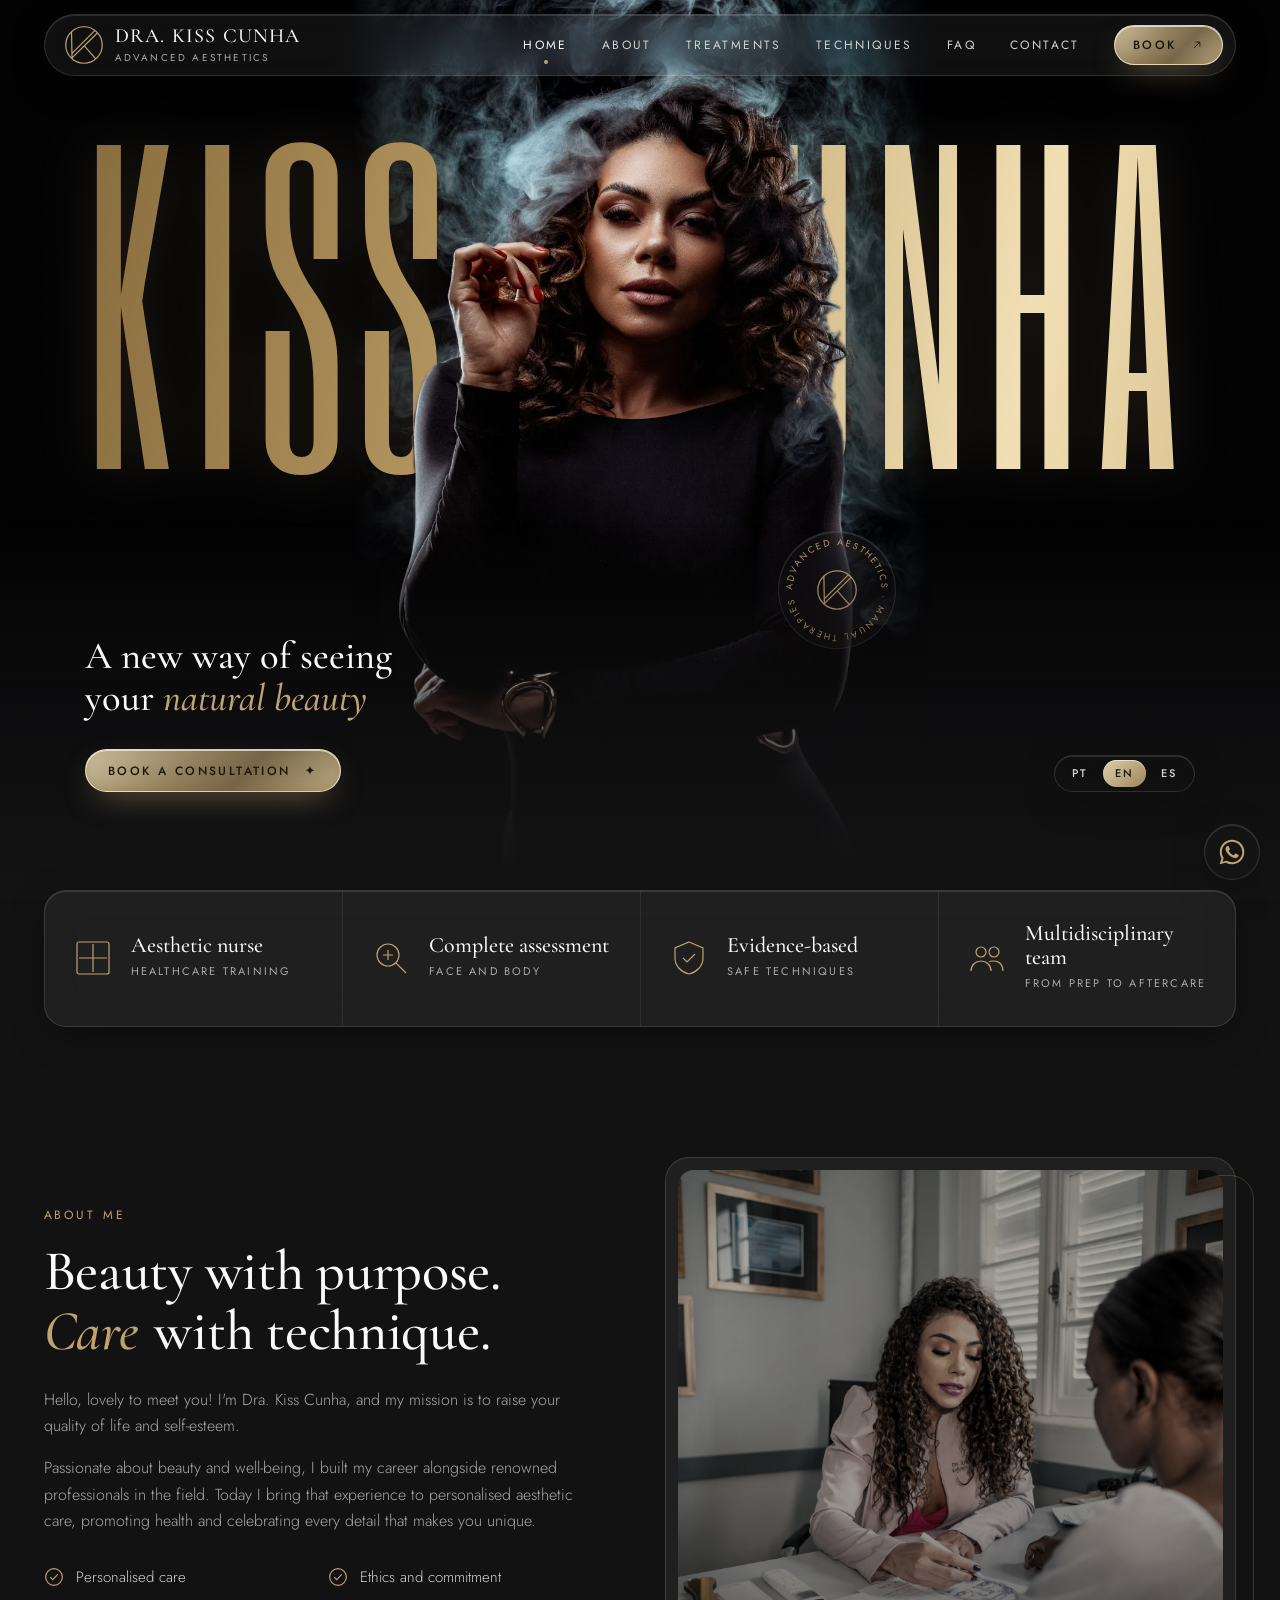
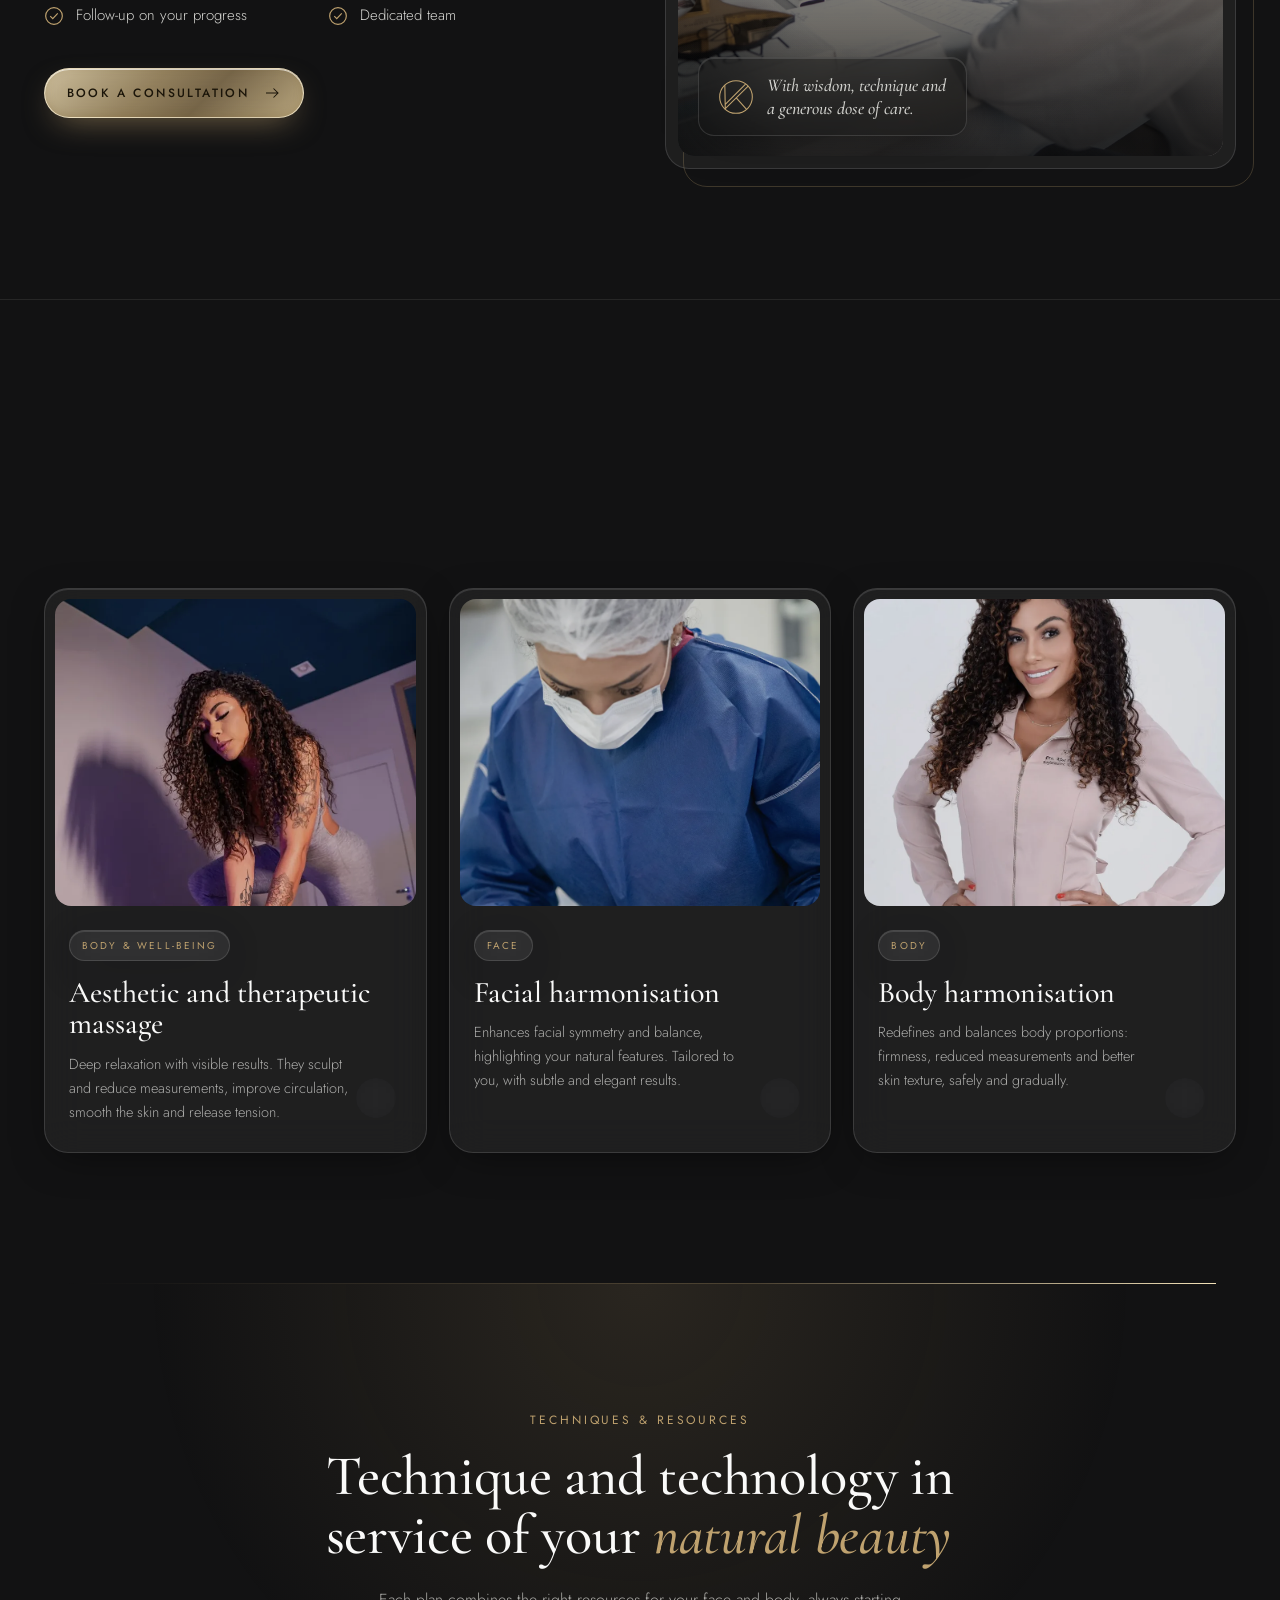
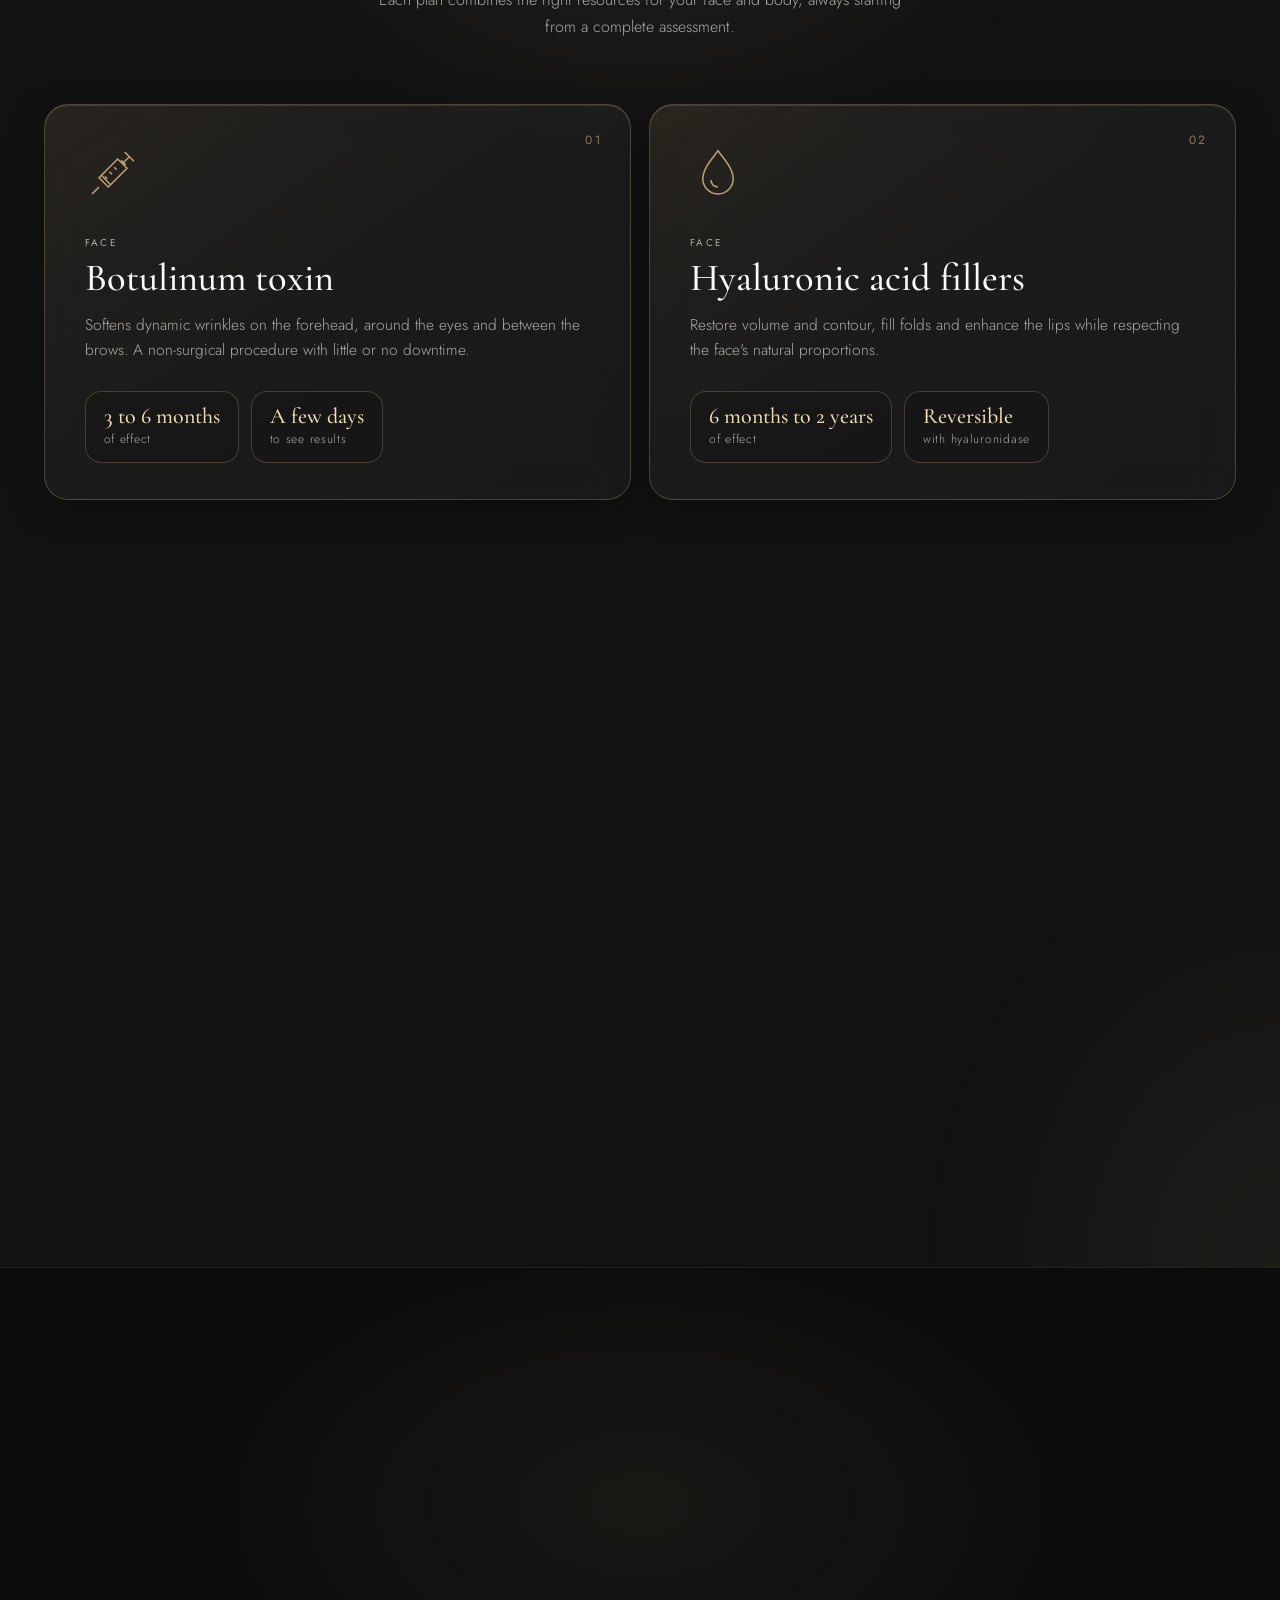
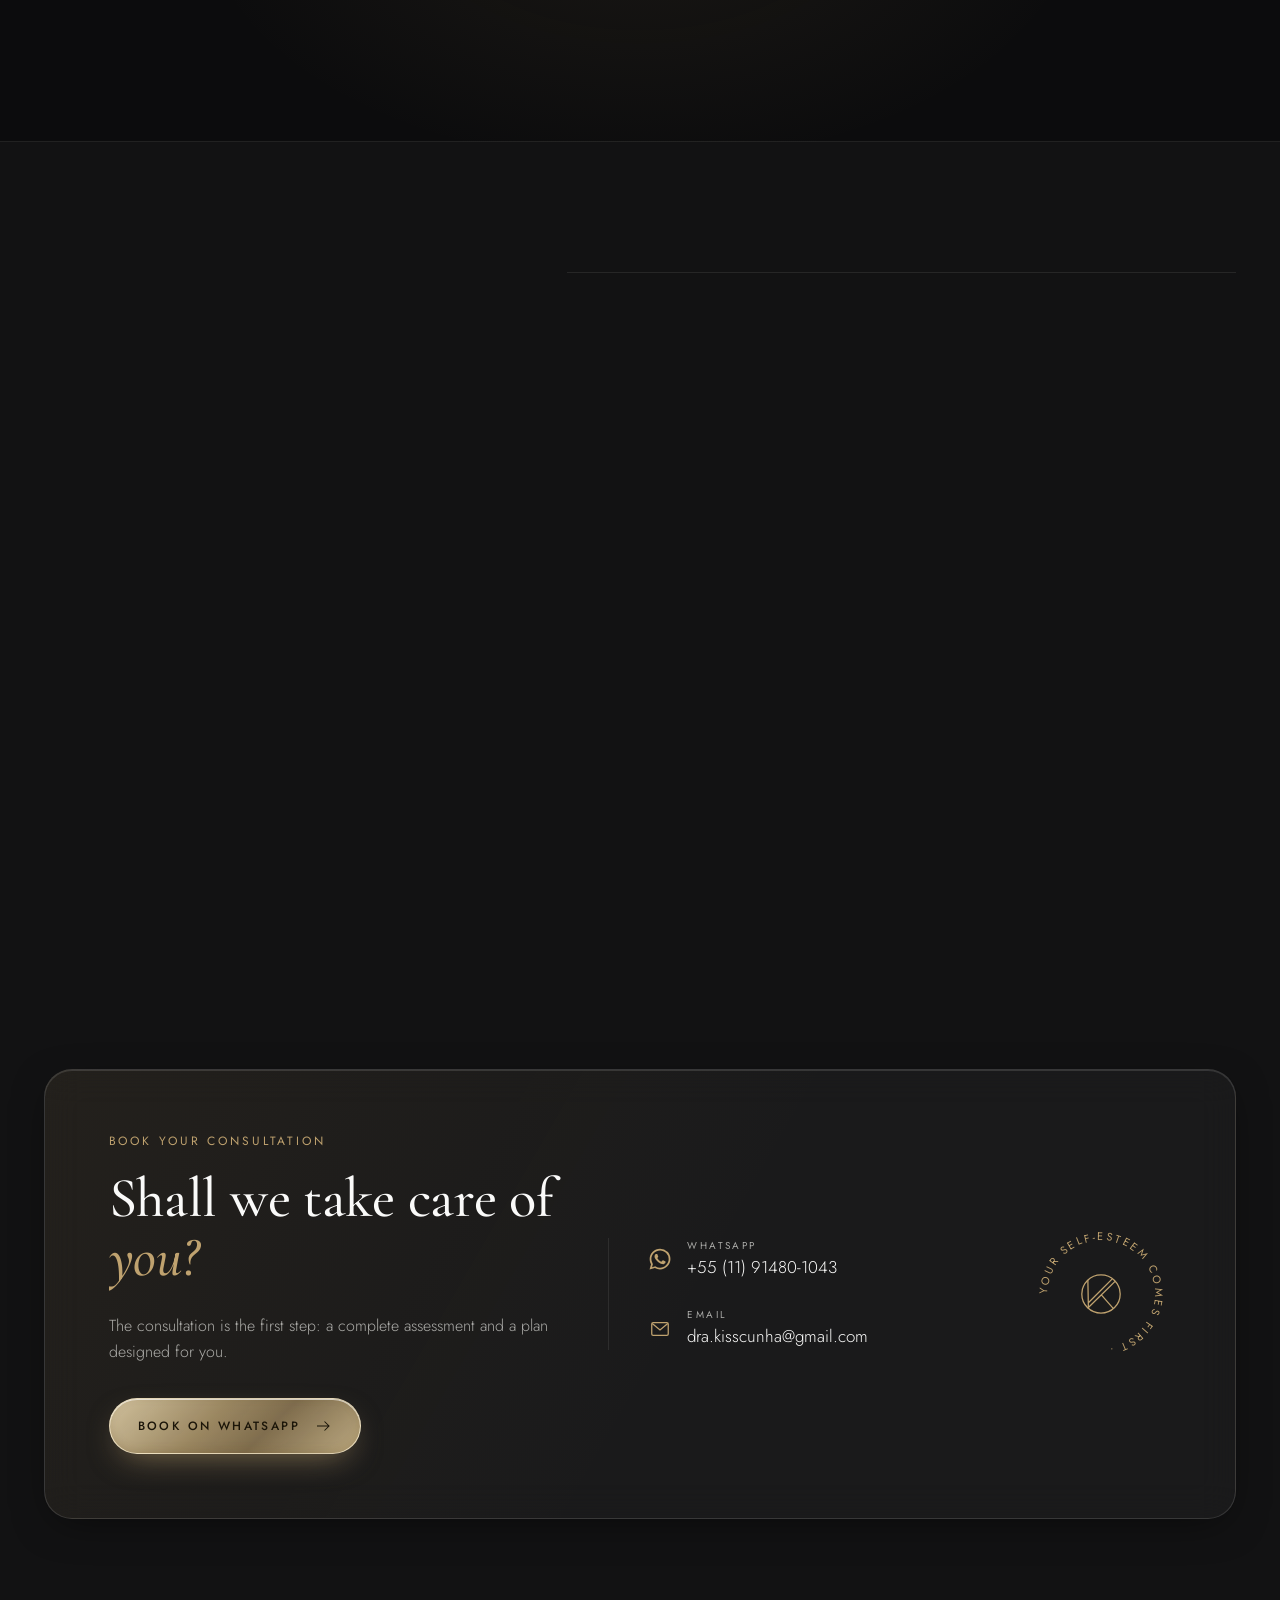
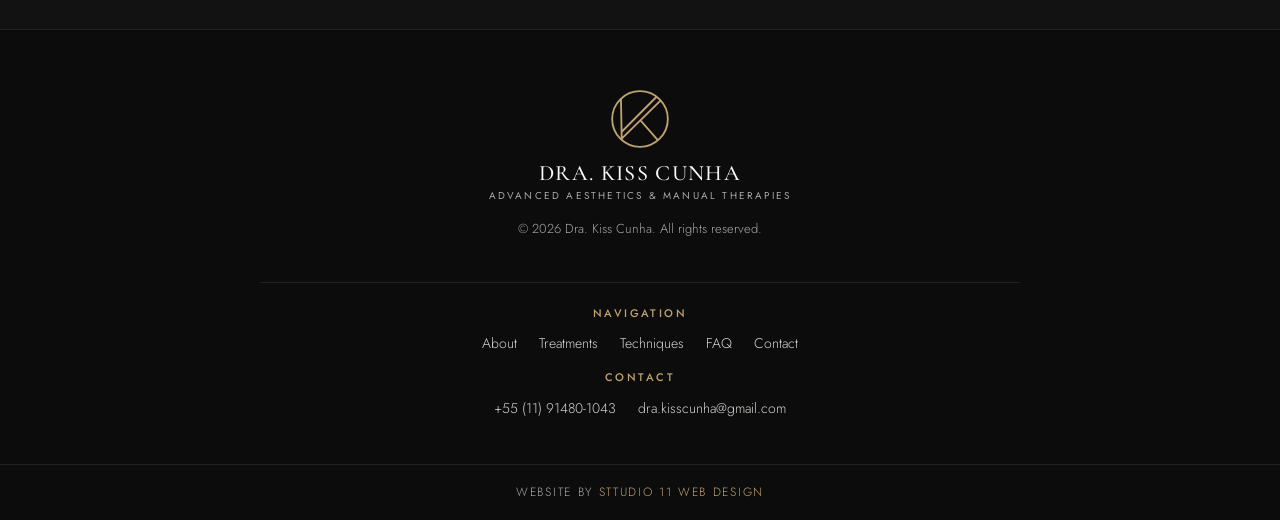
==== commit da2f1cba: "Versão nos arquivos CSS/JS para o navegador sempre buscar a atualização Co-Authored-By: Claude Opus " ====
--- a/index.html
+++ b/index.html
@@ -24,7 +24,7 @@
   <link rel="preconnect" href="https://fonts.gstatic.com" crossorigin>
   <link href="https://fonts.googleapis.com/css2?family=Cormorant+Garamond:ital,wght@0,400;0,500;0,600;1,500&family=Six+Caps&family=Jost:wght@300;400;500&family=Pinyon+Script&display=swap" rel="stylesheet">
   <link rel="preload" as="image" href="img/v2-recorte.webp">
-  <link rel="stylesheet" href="css/site.css">
+  <link rel="stylesheet" href="css/site.css?v=202609290009">
 </head>
 <body>
 
@@ -399,8 +399,8 @@
 
 <a class="wa-flutua oculto" href="#" data-wa aria-label="Agendar pelo WhatsApp"><svg><use href="#wa"/></svg></a>
 
-<script src="js/site.js"></script>
-<script src="js/efeitos.js"></script>
-<script src="js/i18n.js"></script>
+<script src="js/site.js?v=202609290009"></script>
+<script src="js/efeitos.js?v=202609290009"></script>
+<script src="js/i18n.js?v=202609290009"></script>
 </body>
 </html>
--- a/css/site.css
+++ b/css/site.css
@@ -89,6 +89,7 @@
   color:var(--ouro);
   background:linear-gradient(100deg,#7d6236 0%,#b99a63 18%,#f1dfb3 34%,#c8ab74 46%,#8e7143 62%,#d8bd87 80%,#9a7d49 100%);
   background-size:240% 100%;background-position:0% 0;-webkit-background-clip:text;background-clip:text;-webkit-text-fill-color:transparent;
+  padding:.08em 0 .16em;margin-top:-.08em;
   filter:drop-shadow(0 0 28px rgba(191,162,111,.16)) drop-shadow(0 2px 1px rgba(0,0,0,.35))}
 .hero__esq{position:absolute;z-index:4;left:var(--nome-x,var(--gut));bottom:clamp(56px,12vh,130px);max-width:min(380px,28vw)}
 .hero__esq h1{margin:0 0 30px;font:500 clamp(30px,3vw,46px)/1.08 var(--display);color:var(--off)}
@@ -236,13 +237,20 @@
 .contato__lista a{font-size:17px;color:var(--off);border-bottom:1px solid transparent;transition:border-color .2s}
 .contato__lista a:hover{border-color:var(--ouro)}
 .contato__selo{width:140px;height:140px}
+.contato__in>*{min-width:0}
+.contato__lista a{overflow-wrap:anywhere}
 
 /* rodapé */
 .rodape{border-top:1px solid var(--linha-2);background:var(--preto-2)}
-.rodape__in{max-width:calc(var(--max) + 2*var(--gut));margin:auto;padding:56px var(--gut) 40px;display:grid;grid-template-columns:2fr 1fr 1fr;gap:40px}
-.rodape__marca p{margin-top:22px;font-size:13px;color:var(--txt)}
-.rodape__col{display:flex;flex-direction:column;gap:8px;font-size:14px;color:var(--cinza)}
-.rodape__col .rotulo{margin:0 0 8px}
+.rodape__in{max-width:calc(var(--max) + 2*var(--gut));margin:auto;padding:60px var(--gut) 44px;display:flex;flex-direction:column;align-items:center;gap:30px;text-align:center}
+.rodape .marca{flex-direction:column;align-items:center;gap:14px;text-align:center}
+.rodape .marca__k{width:58px;height:58px}
+.rodape .marca__nome{display:block;font-size:22px}
+.rodape .marca__nome small{display:block}
+.rodape__marca p{margin-top:16px;font-size:13px;color:var(--txt)}
+.rodape__col{display:flex;flex-wrap:wrap;justify-content:center;align-items:center;gap:8px 22px;font-size:14px;color:var(--cinza);padding-top:24px;border-top:1px solid var(--linha-2);width:min(760px,100%)}
+.rodape__col+.rodape__col{padding-top:0;border-top:0;margin-top:-14px}
+.rodape__col .rotulo{flex-basis:100%;margin:0 0 4px}
 .rodape__col a:hover{color:var(--ouro)}
 .rodape__cred{margin:0;text-align:center;padding:18px var(--gut);border-top:1px solid var(--linha-2);font-size:12px;letter-spacing:.14em;text-transform:uppercase;color:var(--txt)}
 .rodape__cred a{color:var(--ouro)}
@@ -431,7 +439,7 @@
   .hero__fundo,.hero__foto{height:72svh;top:92px;bottom:auto}
   .hero::after{inset:calc(92px + 40svh) 0 0;height:auto;background:linear-gradient(to bottom,transparent,rgba(18,18,19,.85) 20svh,var(--preto) 32svh)}
   .hero__nome{top:108px;font-size:32vw;gap:.28em}
-  .hero__selo{width:88px;height:88px;left:72%;top:44%}
+  .hero__selo{width:88px;height:88px;left:auto;right:calc((100% - 100vw) / 2 + 14px);top:44%}
   .hero__selo .selo__k{width:30px;height:30px}
   .tecnicas{border-radius:22px}
   .hero__esq,.hero__dir{position:relative;left:auto;right:auto;bottom:auto;max-width:none;width:auto}
@@ -458,8 +466,6 @@
   .faq__r--duas{grid-template-columns:1fr}
   .contato__in{grid-template-columns:1fr}
   .contato__lista{padding:30px 0 0;border-left:0;border-top:1px solid var(--linha-2)}
-  .rodape__in{grid-template-columns:1fr 1fr}
-  .rodape__marca{grid-column:1/-1}
 }
 @media (min-width:600px) and (max-width:900px){
   .procs__grade{max-width:none}
@@ -468,6 +474,8 @@
   .card__txt{padding:28px 26px 26px}
 }
 @media (max-width:560px){
+  .rodape__col{flex-direction:column;gap:8px}
+  .rodape__col+.rodape__col{margin-top:0;padding-top:20px;border-top:1px solid var(--linha-2)}
   .bento{grid-template-columns:1fr;gap:14px}
   .rec,.rec--destaque{grid-column:auto}
   .rec{padding:26px 22px}
@@ -477,10 +485,6 @@
   .marca__nome{display:none}
   .marca__k{width:40px;height:40px}
   .nav__in{padding:6px 6px 6px 8px}
-  .rodape .marca__nome{display:block}
-  .rodape__in{text-align:center;justify-items:center}
-  .rodape .marca{justify-content:center}
-  .rodape__col{align-items:center}
   .hero__nome{font-size:33vw}
   .pilares__lista{grid-template-columns:1fr}
   .pilares__lista li{border-left:0!important;padding:22px 20px}
@@ -490,7 +494,10 @@
   .faq summary{gap:14px}
   .faq__r{padding-left:0}
   .frase{padding:90px var(--gut)}
-  .rodape__in{grid-template-columns:1fr}
   .moldura::before{transform:translate(10px,10px)}
   .contato .btn-grande,.hero__esq .pill{width:100%;justify-content:center;letter-spacing:.16em;padding-left:18px;padding-right:18px}
-}
+  .contato__in{padding:32px 20px}
+}
+@media (max-width:380px){
+  .contato .btn-grande{white-space:normal;text-align:center;letter-spacing:.12em}
+}
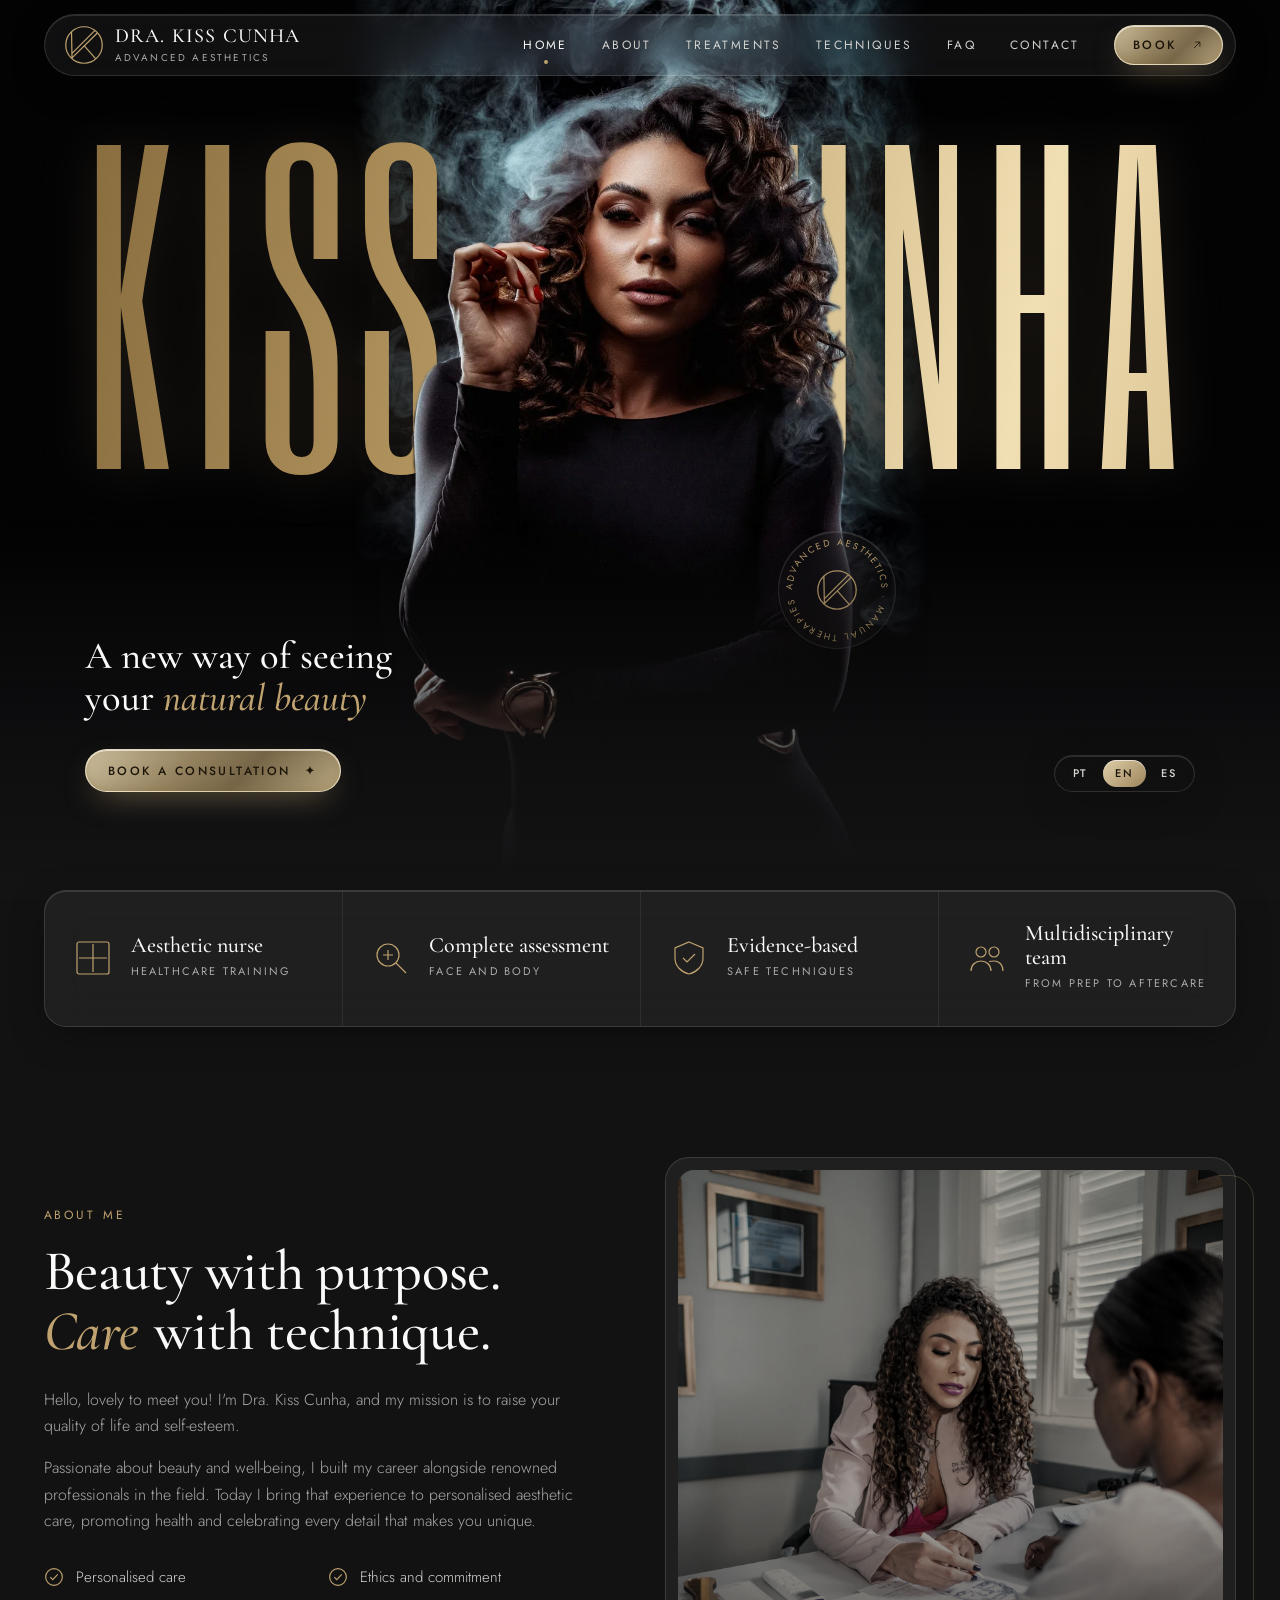
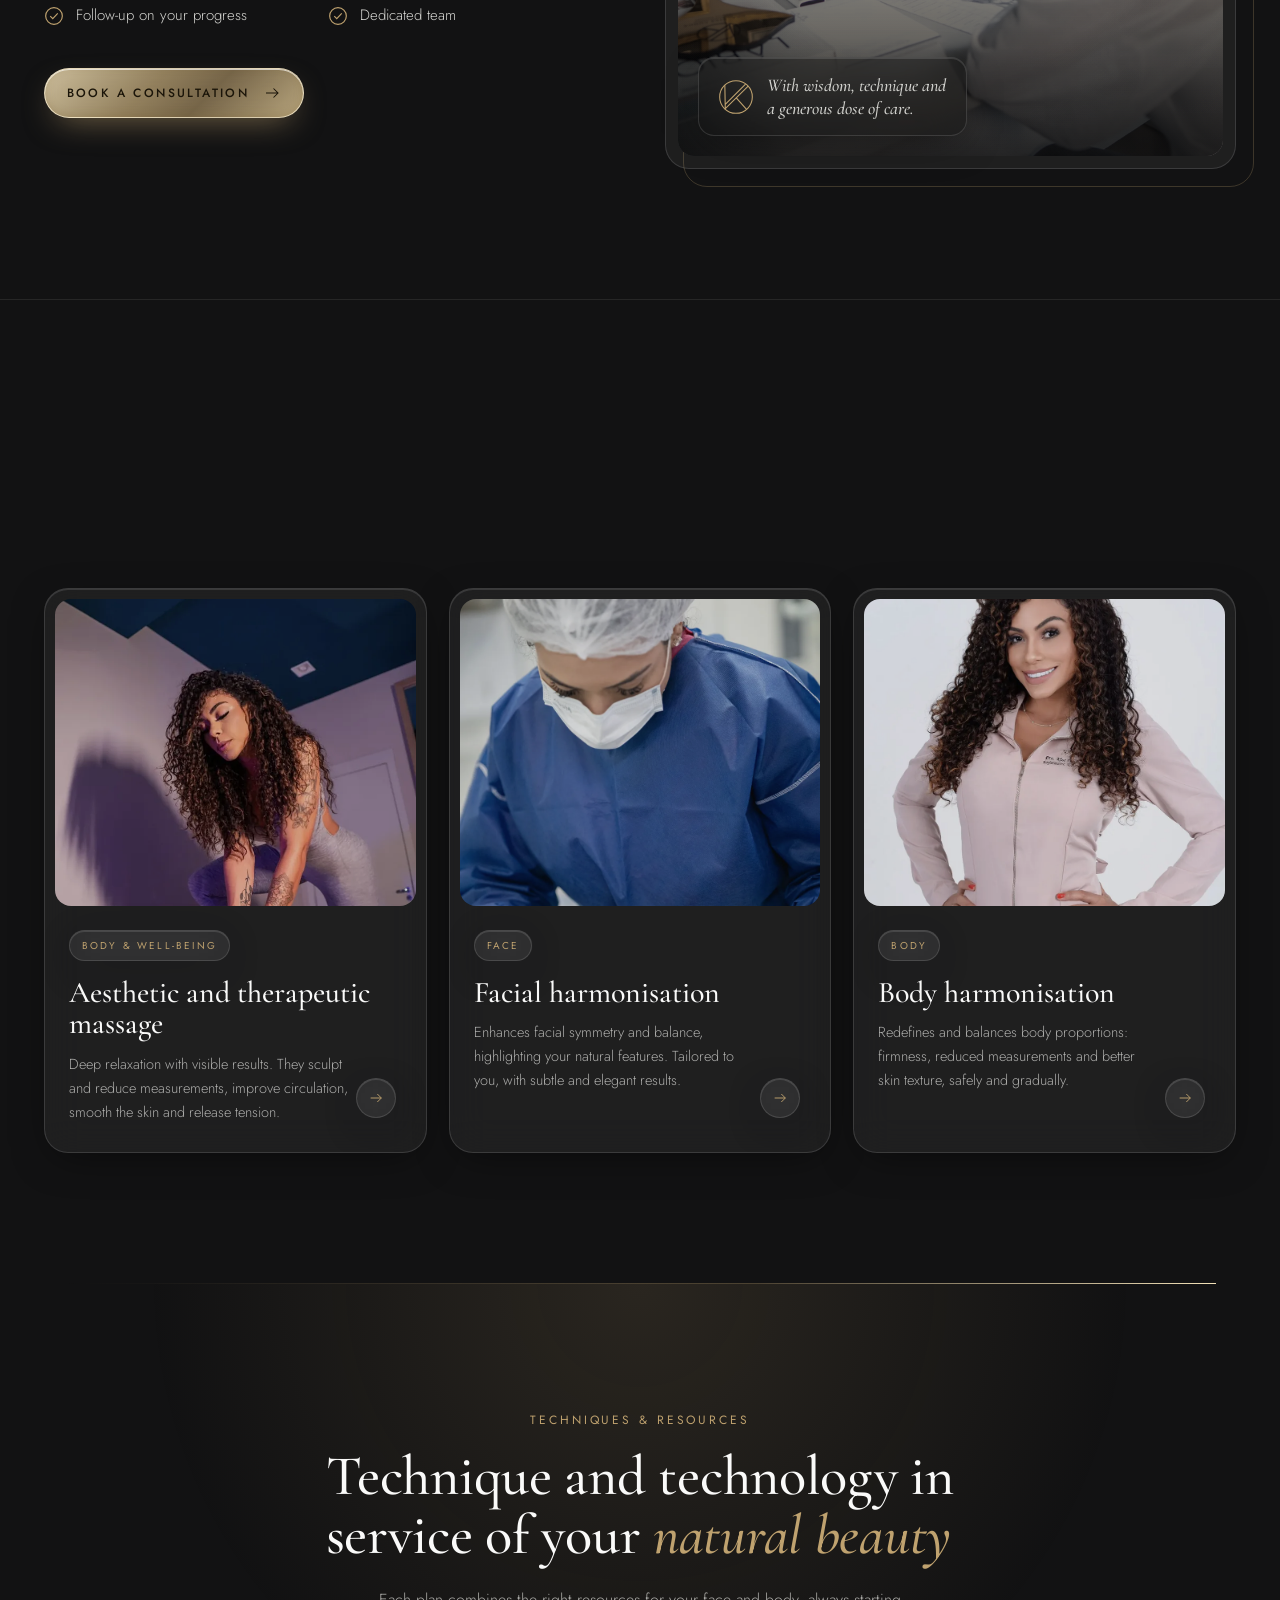
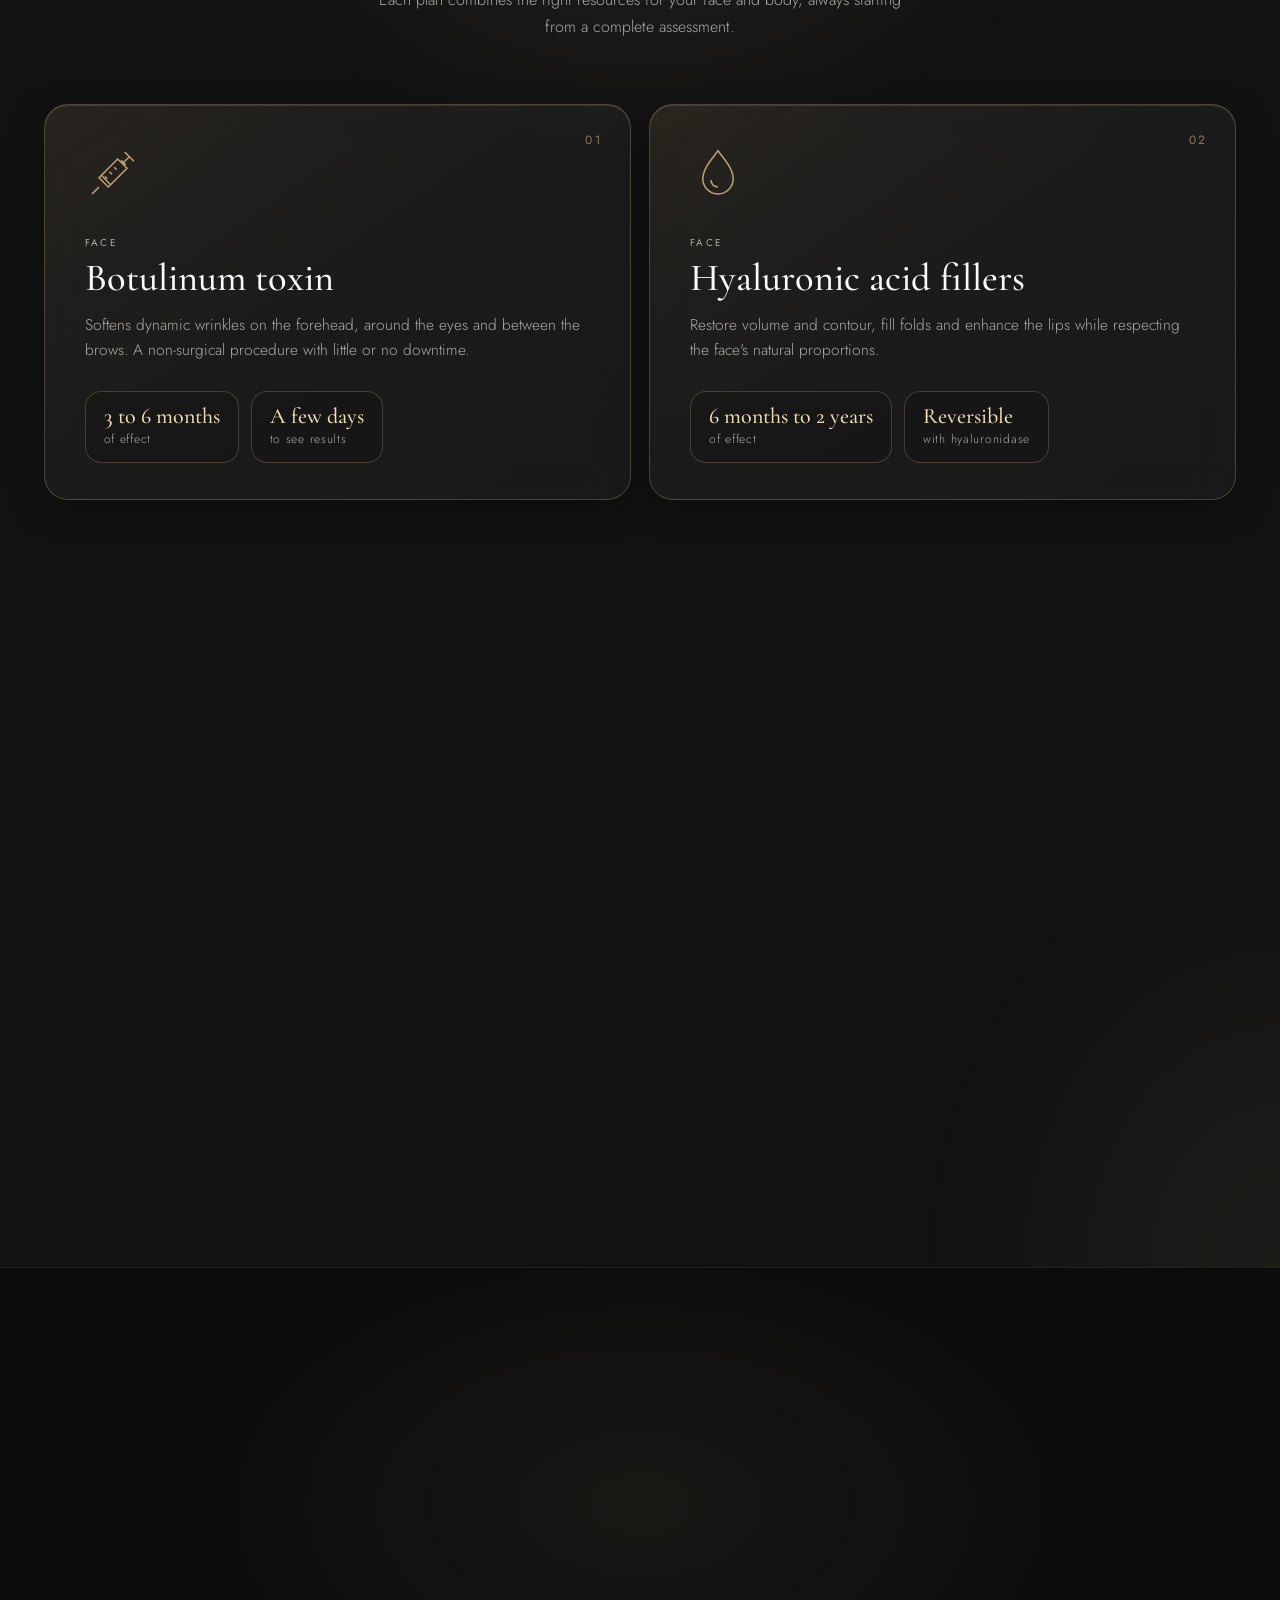
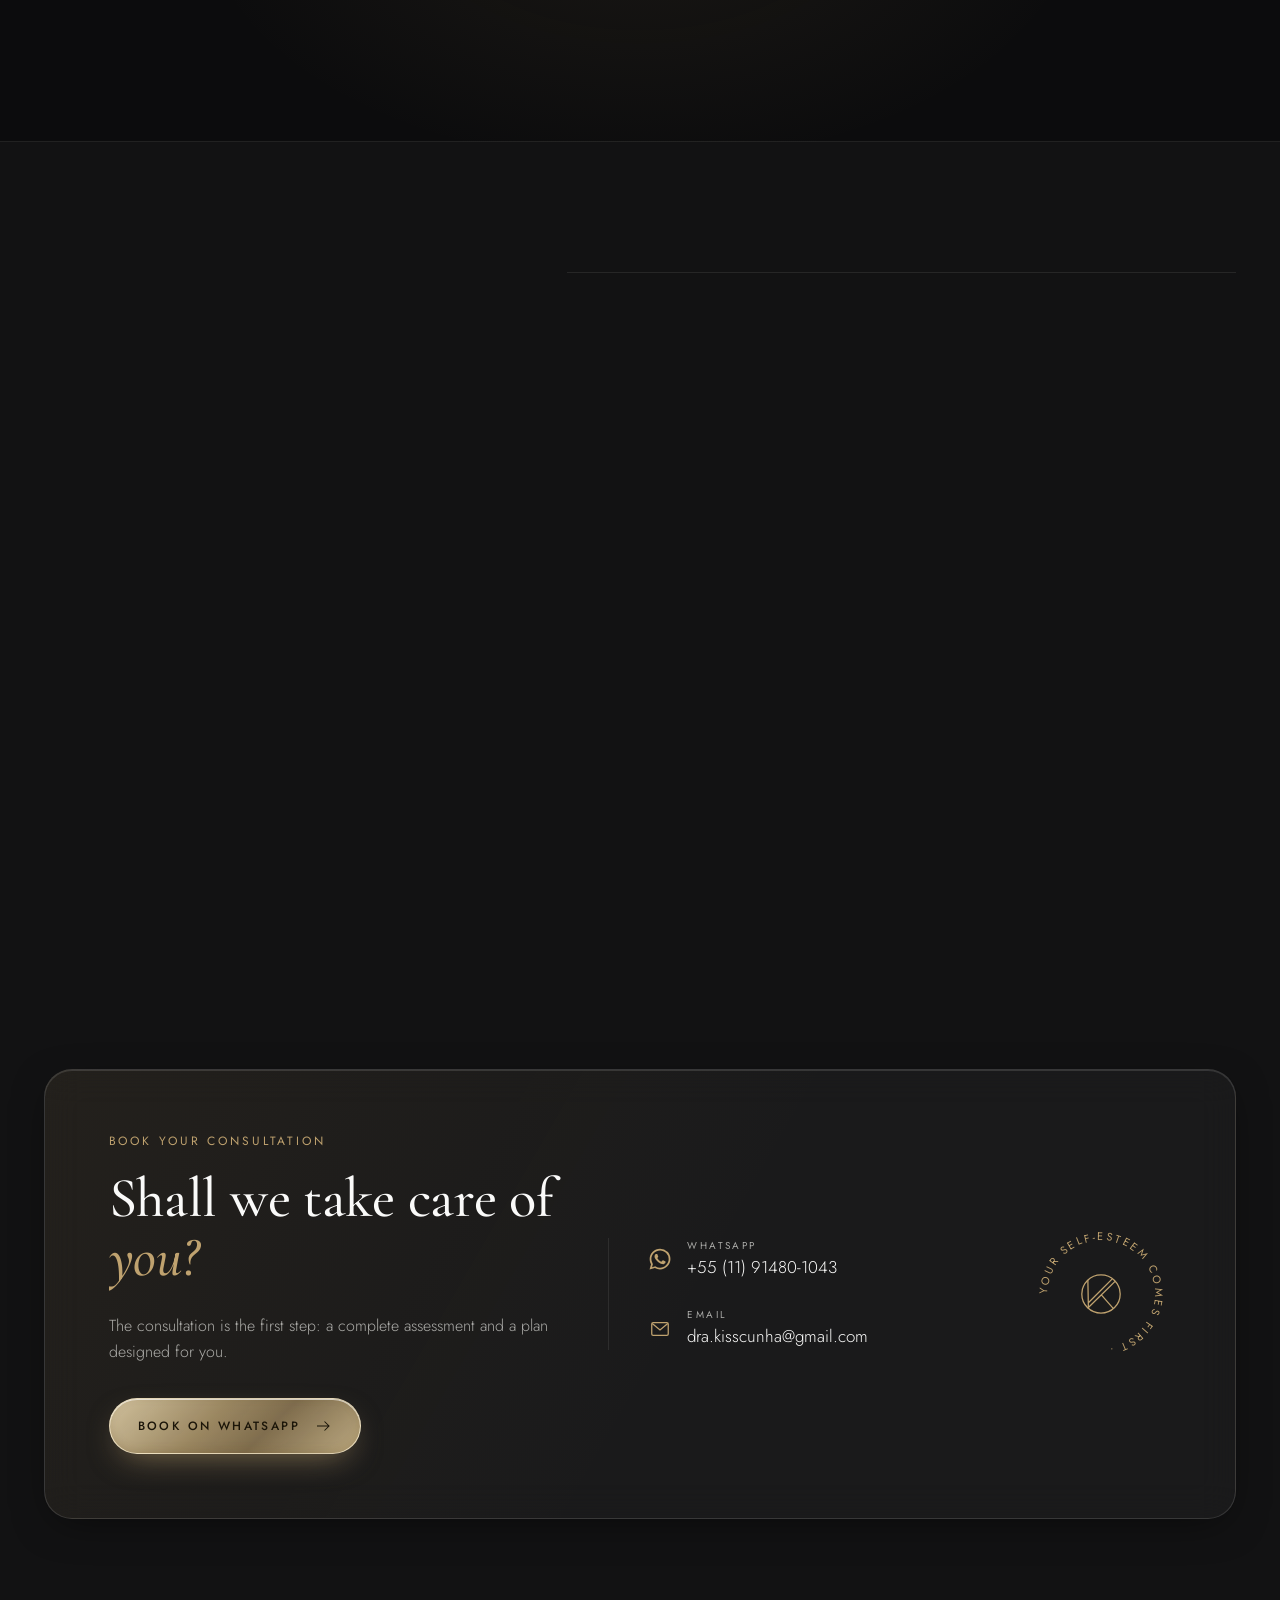
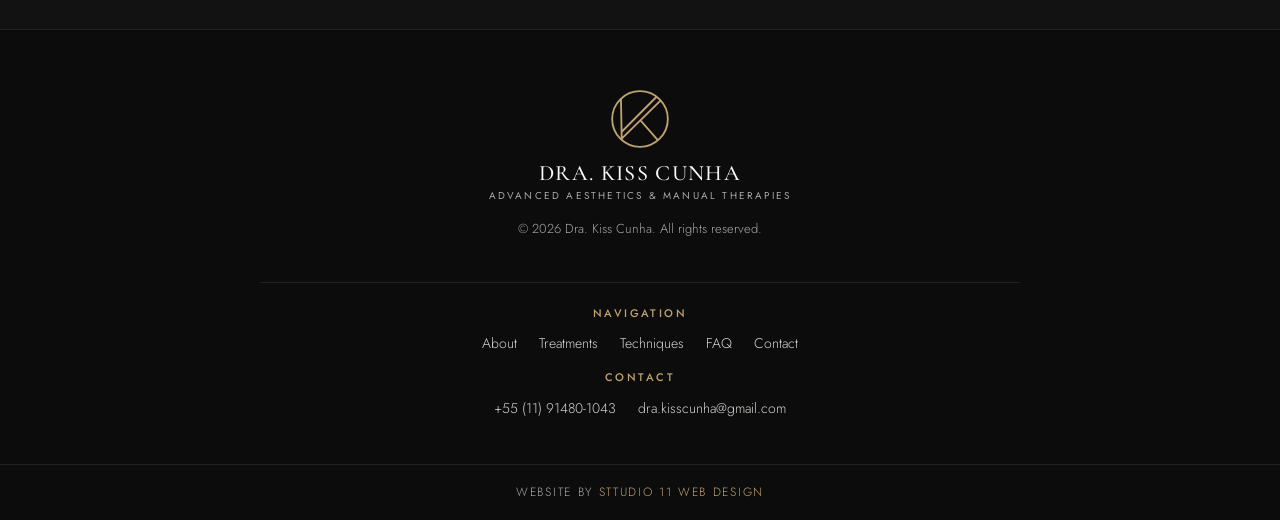
==== commit 55e3f24f: "Domínio www.kisscunha.com.br na Vercel: vercel.json (/lista, /blank, cache, noindex no guia) e prévi" ====
--- a/index.html
+++ b/index.html
@@ -10,8 +10,8 @@
   <meta property="og:site_name" content="Dra. Kiss Cunha">
   <meta property="og:title" content="Dra. Kiss Cunha | Estética Avançada">
   <meta property="og:description" content="Harmonização facial e corporal, massagens estéticas e terapêuticas. Agende sua consulta.">
-  <meta property="og:image" content="https://sttudioonze-sketch.github.io/kiss-cunha/img/og-site.jpg">
-  <meta property="og:url" content="https://sttudioonze-sketch.github.io/kiss-cunha/">
+  <meta property="og:image" content="https://www.kisscunha.com.br/img/og-site.jpg">
+  <meta property="og:url" content="https://www.kisscunha.com.br/">
   <meta property="og:image:width" content="1200">
   <meta property="og:image:height" content="630">
   <meta property="og:locale" content="pt_BR">
@@ -24,7 +24,7 @@
   <link rel="preconnect" href="https://fonts.gstatic.com" crossorigin>
   <link href="https://fonts.googleapis.com/css2?family=Cormorant+Garamond:ital,wght@0,400;0,500;0,600;1,500&family=Six+Caps&family=Jost:wght@300;400;500&family=Pinyon+Script&display=swap" rel="stylesheet">
   <link rel="preload" as="image" href="img/v2-recorte.webp">
-  <link rel="stylesheet" href="css/site.css?v=202609290009">
+  <link rel="stylesheet" href="css/site.css?v=202610052231">
 </head>
 <body>
 
@@ -399,8 +399,8 @@
 
 <a class="wa-flutua oculto" href="#" data-wa aria-label="Agendar pelo WhatsApp"><svg><use href="#wa"/></svg></a>
 
-<script src="js/site.js?v=202609290009"></script>
-<script src="js/efeitos.js?v=202609290009"></script>
-<script src="js/i18n.js?v=202609290009"></script>
+<script src="js/site.js?v=202610052231"></script>
+<script src="js/efeitos.js?v=202610052231"></script>
+<script src="js/i18n.js?v=202610052231"></script>
 </body>
 </html>
